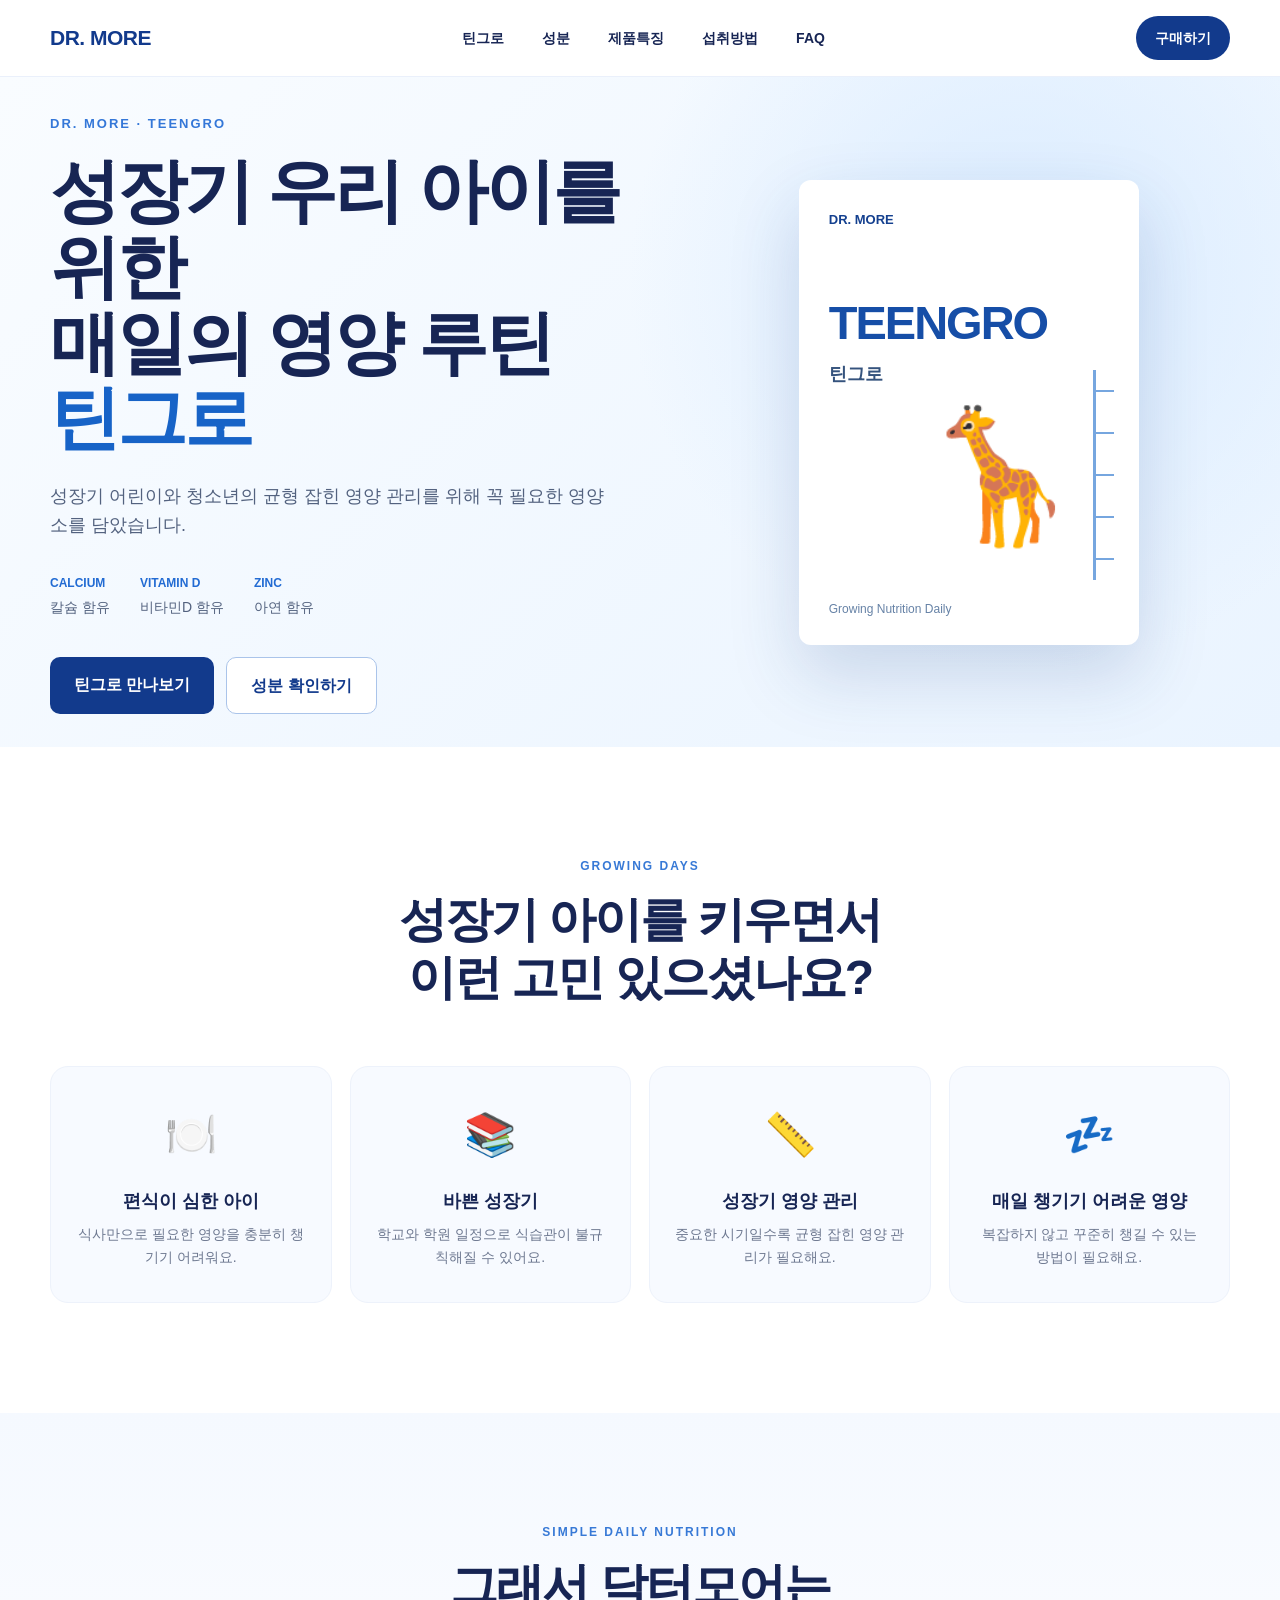
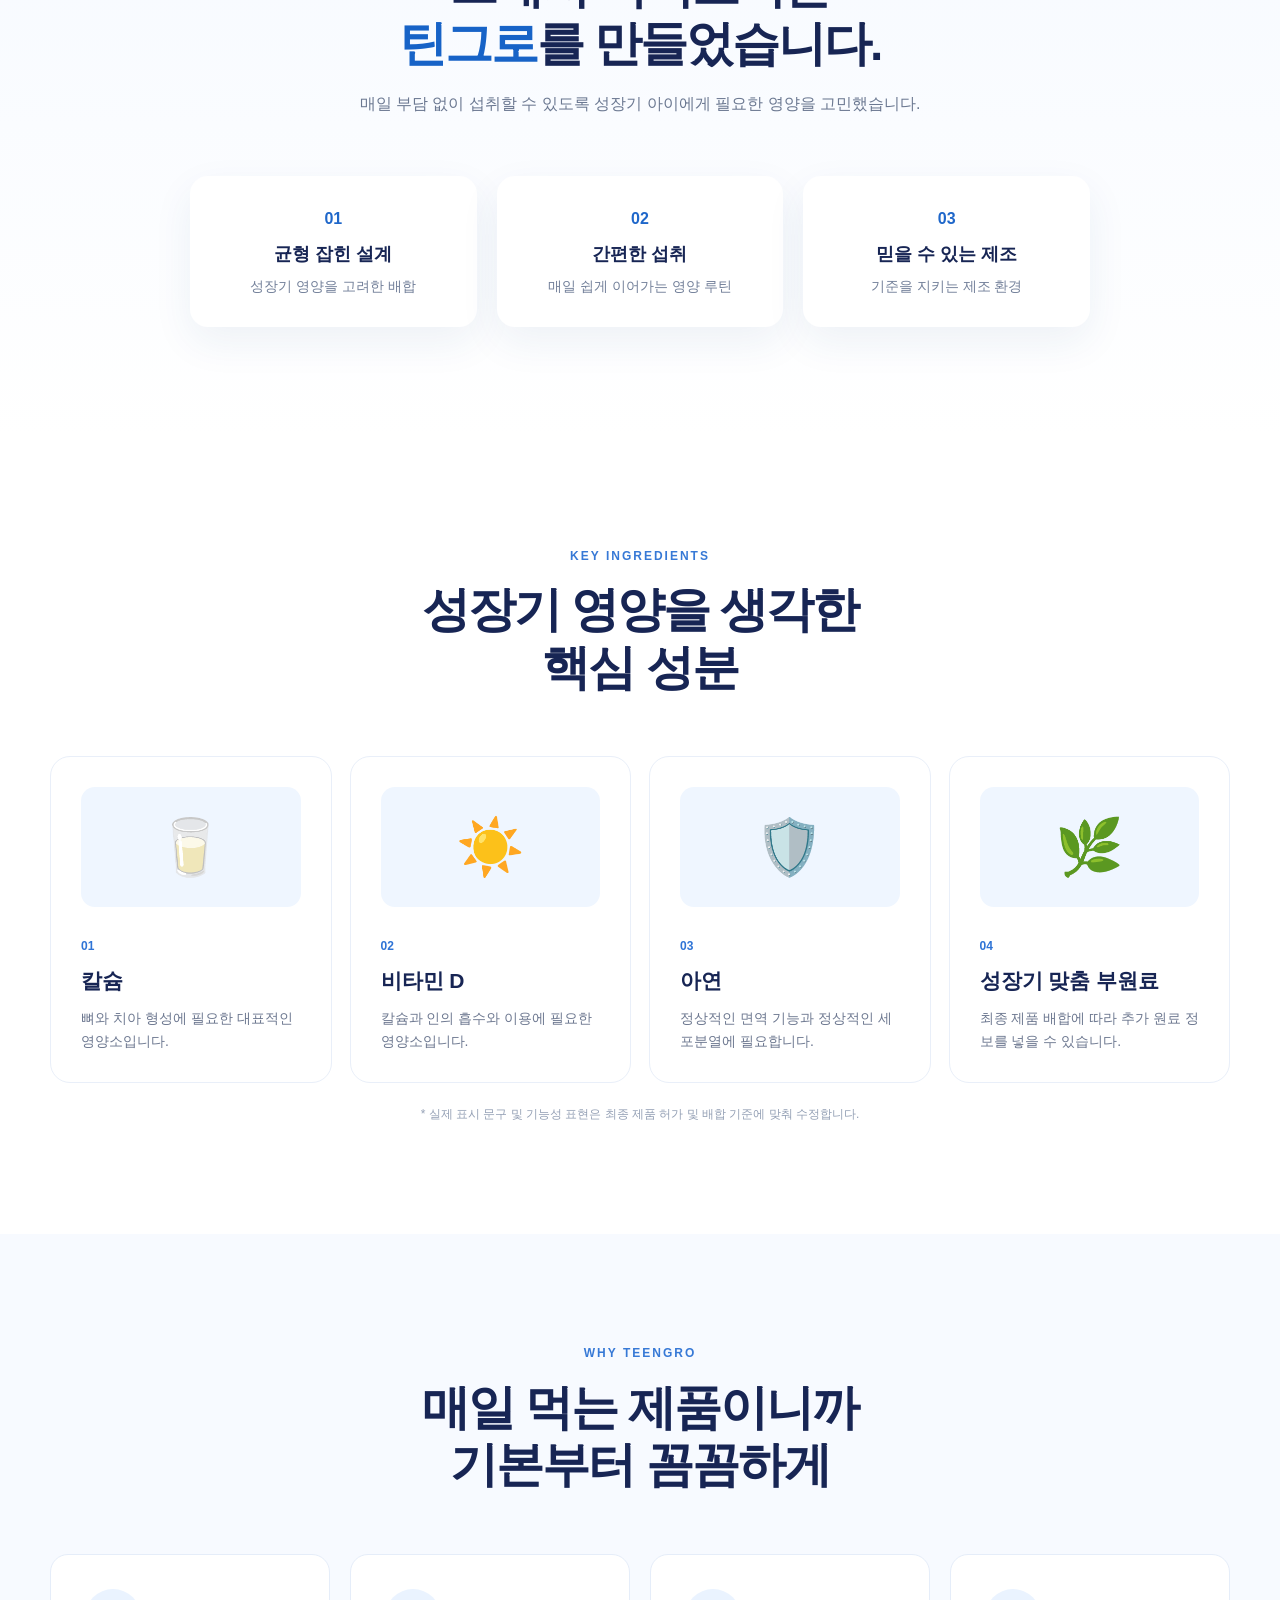
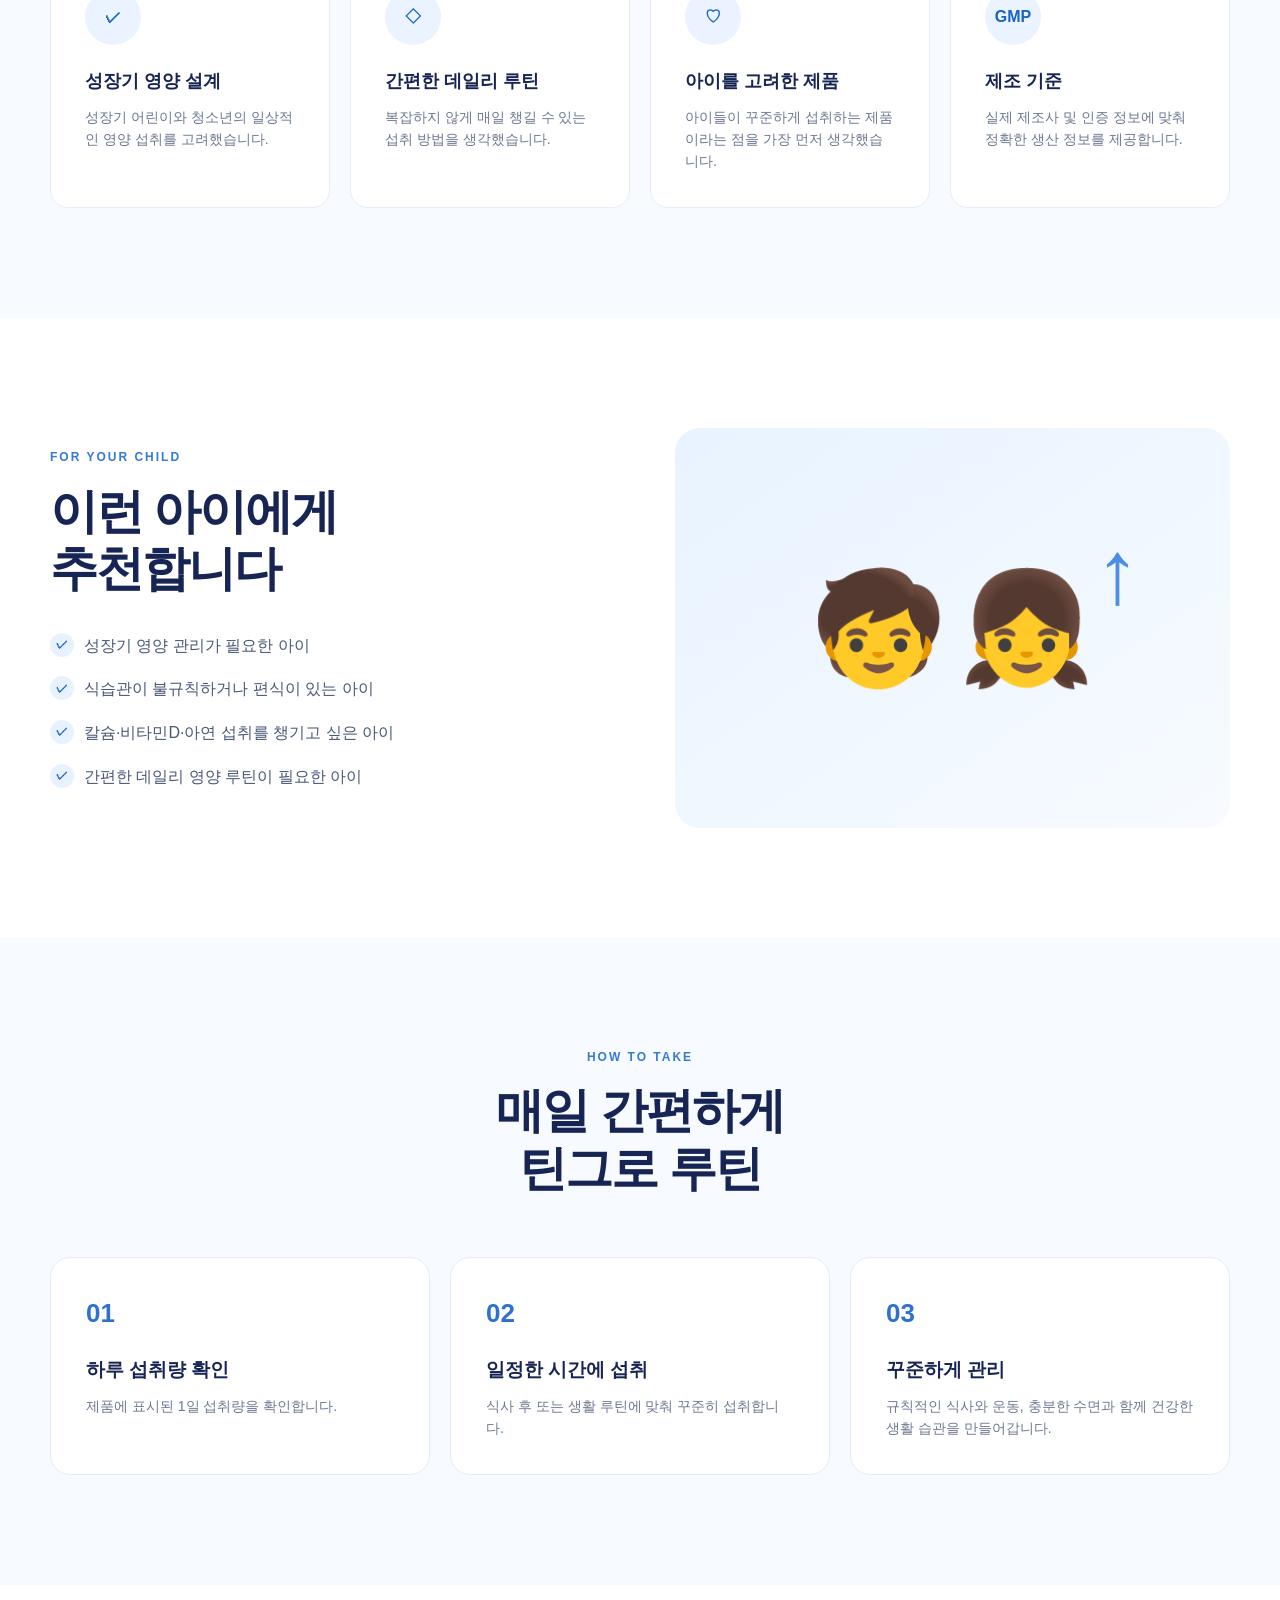
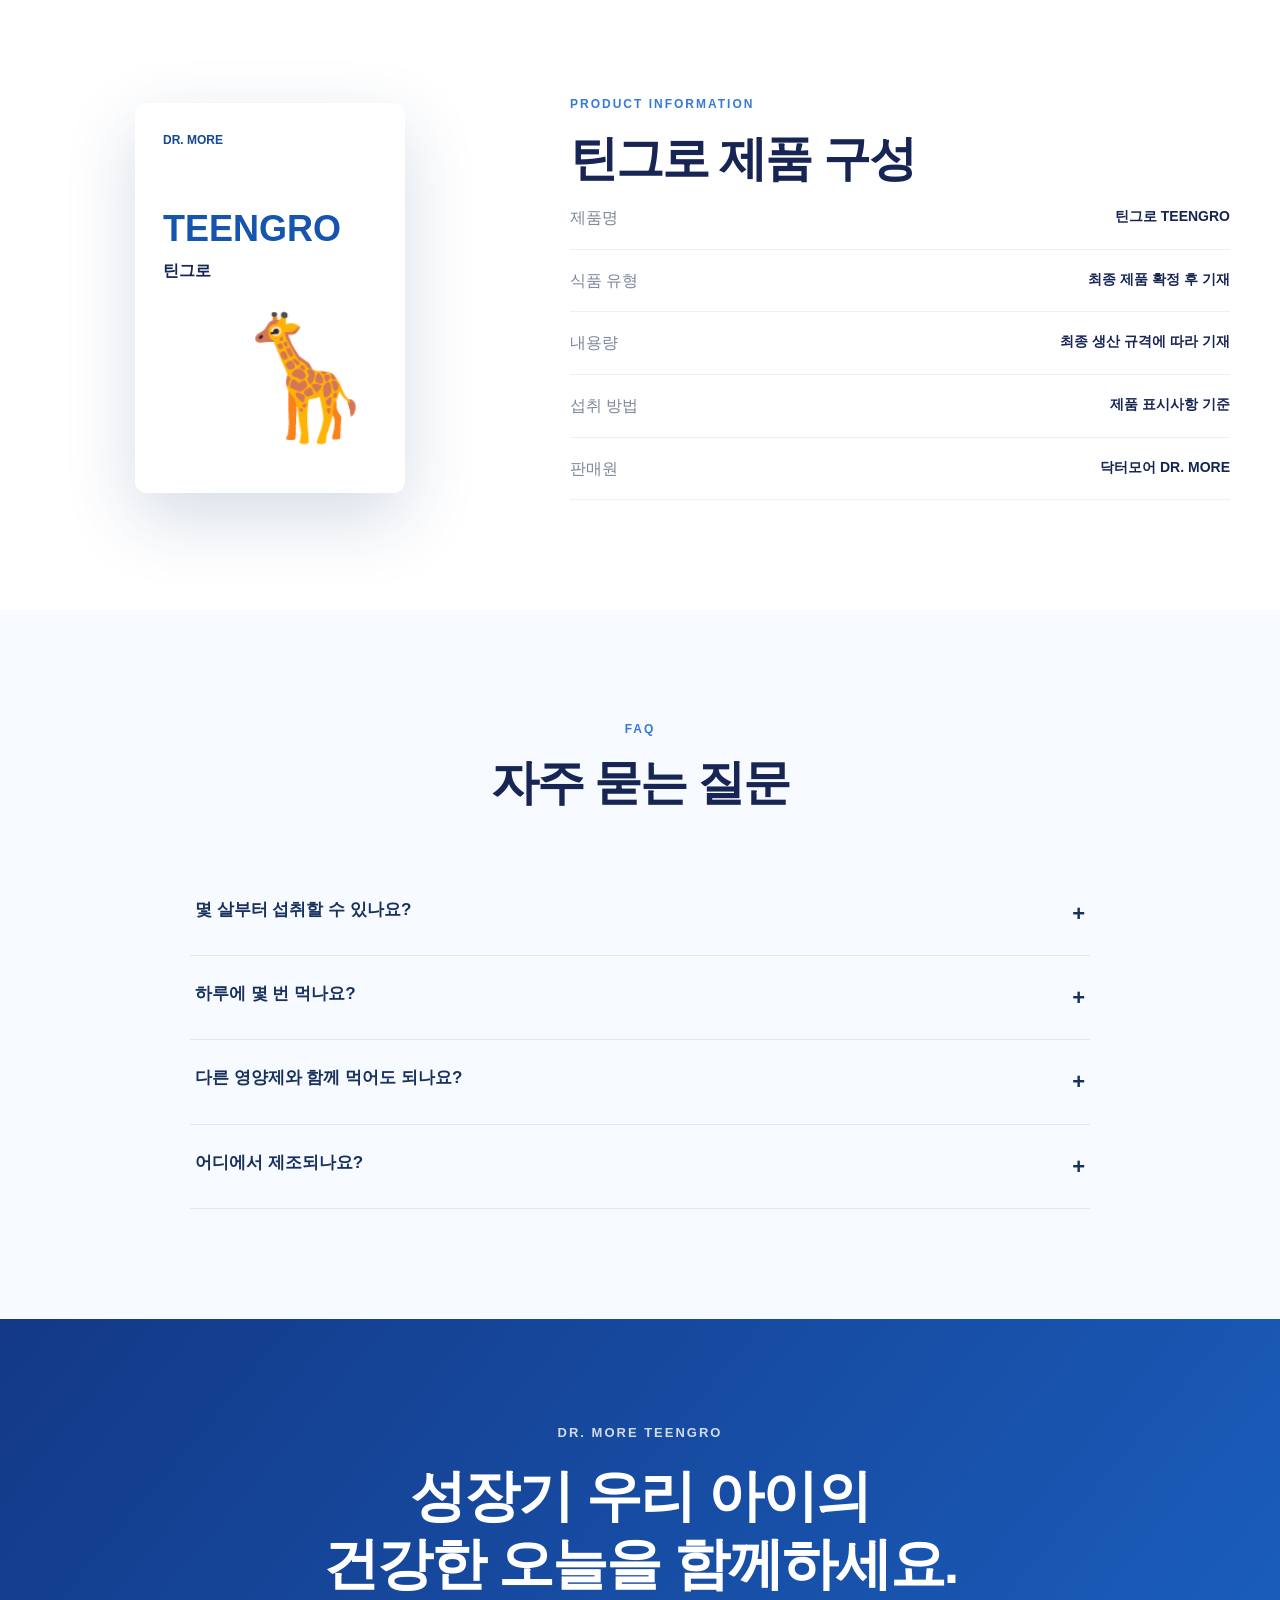
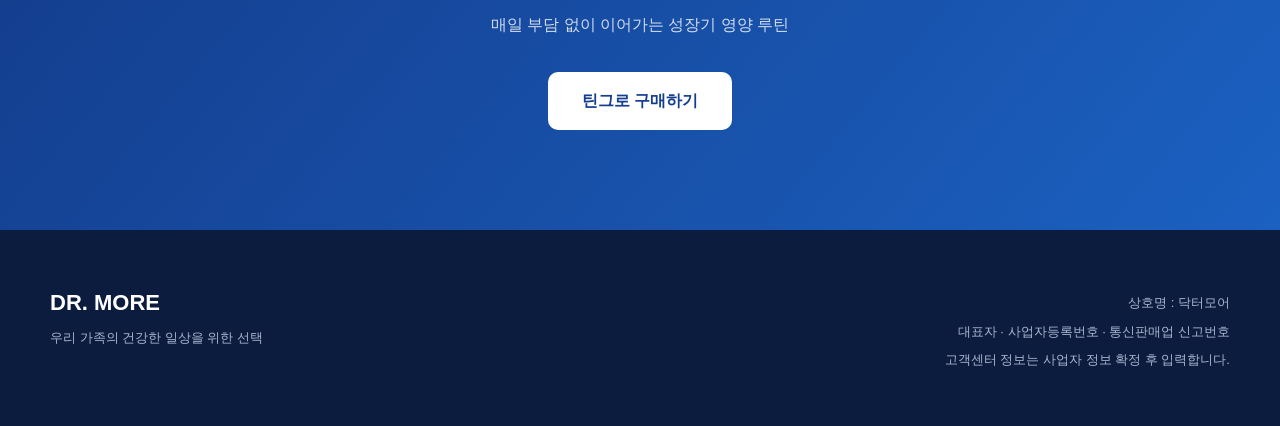
==== index.html @ e44a9699 "Add files via upload" ====
<!DOCTYPE html>
<html lang="ko">
<head>
    <meta charset="UTF-8" />
    <meta name="viewport" content="width=device-width, initial-scale=1.0" />

    <title>틴그로 TEENGRO | 닥터모어</title>

    <link rel="stylesheet" href="style.css" />
</head>

<body>

<!-- =========================
     HEADER
========================= -->
<header class="header">

    <div class="container nav">

        <a href="#" class="logo">
            DR. MORE
        </a>

        <nav class="nav-menu">
            <a href="#product">틴그로</a>
            <a href="#ingredients">성분</a>
            <a href="#benefits">제품특징</a>
            <a href="#howto">섭취방법</a>
            <a href="#faq">FAQ</a>
        </nav>

        <a href="#buy" class="nav-buy">
            구매하기
        </a>

    </div>

</header>


<!-- =========================
     HERO
========================= -->
<section class="hero" id="product">

    <div class="container hero-grid">

        <div class="hero-copy">

            <div class="eyebrow">
                DR. MORE · TEENGRO
            </div>

            <h1>
                성장기 우리 아이를 위한<br />
                매일의 영양 루틴
                <span>틴그로</span>
            </h1>

            <p class="hero-description">
                성장기 어린이와 청소년의 균형 잡힌 영양 관리를 위해
                꼭 필요한 영양소를 담았습니다.
            </p>

            <div class="hero-points">

                <div>
                    <strong>CALCIUM</strong>
                    <span>칼슘 함유</span>
                </div>

                <div>
                    <strong>VITAMIN D</strong>
                    <span>비타민D 함유</span>
                </div>

                <div>
                    <strong>ZINC</strong>
                    <span>아연 함유</span>
                </div>

            </div>

            <div class="hero-buttons">
                <a href="#buy" class="btn-primary">
                    틴그로 만나보기
                </a>

                <a href="#ingredients" class="btn-secondary">
                    성분 확인하기
                </a>
            </div>

        </div>


        <div class="hero-product">

            <div class="product-card">

                <div class="brand-small">DR. MORE</div>

                <div class="product-name">
                    TEENGRO
                </div>

                <div class="product-korean">
                    틴그로
                </div>

                <div class="growth-graphic">

                    <div class="giraffe">
                        🦒
                    </div>

                    <div class="height-line">
                        <span></span>
                        <span></span>
                        <span></span>
                        <span></span>
                        <span></span>
                    </div>

                </div>

                <div class="product-bottom">
                    Growing Nutrition Daily
                </div>

            </div>

        </div>

    </div>

</section>


<!-- =========================
     PROBLEM
========================= -->
<section class="section problem-section">

    <div class="container">

        <div class="section-heading">

      <span class="section-label">
        GROWING DAYS
      </span>

            <h2>
                성장기 아이를 키우면서<br />
                이런 고민 있으셨나요?
            </h2>

        </div>


        <div class="problem-grid">

            <article class="problem-card">

                <div class="problem-icon">
                    🍽️
                </div>

                <h3>
                    편식이 심한 아이
                </h3>

                <p>
                    식사만으로 필요한 영양을
                    충분히 챙기기 어려워요.
                </p>

            </article>


            <article class="problem-card">

                <div class="problem-icon">
                    📚
                </div>

                <h3>
                    바쁜 성장기
                </h3>

                <p>
                    학교와 학원 일정으로
                    식습관이 불규칙해질 수 있어요.
                </p>

            </article>


            <article class="problem-card">

                <div class="problem-icon">
                    📏
                </div>

                <h3>
                    성장기 영양 관리
                </h3>

                <p>
                    중요한 시기일수록
                    균형 잡힌 영양 관리가 필요해요.
                </p>

            </article>


            <article class="problem-card">

                <div class="problem-icon">
                    💤
                </div>

                <h3>
                    매일 챙기기 어려운 영양
                </h3>

                <p>
                    복잡하지 않고 꾸준히
                    챙길 수 있는 방법이 필요해요.
                </p>

            </article>

        </div>

    </div>

</section>



<!-- =========================
     PRODUCT INTRO
========================= -->
<section class="section intro-section">

    <div class="container narrow">

        <div class="section-heading">

      <span class="section-label">
        SIMPLE DAILY NUTRITION
      </span>

            <h2>
                그래서 닥터모어는<br />
                <span>틴그로</span>를 만들었습니다.
            </h2>

            <p>
                매일 부담 없이 섭취할 수 있도록
                성장기 아이에게 필요한 영양을 고민했습니다.
            </p>

        </div>


        <div class="intro-feature-grid">

            <div class="intro-feature">
                <div>01</div>
                <strong>균형 잡힌 설계</strong>
                <span>성장기 영양을 고려한 배합</span>
            </div>

            <div class="intro-feature">
                <div>02</div>
                <strong>간편한 섭취</strong>
                <span>매일 쉽게 이어가는 영양 루틴</span>
            </div>

            <div class="intro-feature">
                <div>03</div>
                <strong>믿을 수 있는 제조</strong>
                <span>기준을 지키는 제조 환경</span>
            </div>

        </div>

    </div>

</section>



<!-- =========================
     INGREDIENTS
========================= -->
<section class="section ingredient-section" id="ingredients">

    <div class="container">

        <div class="section-heading">

      <span class="section-label">
        KEY INGREDIENTS
      </span>

            <h2>
                성장기 영양을 생각한<br />
                핵심 성분
            </h2>

        </div>


        <div class="ingredient-grid">


            <article class="ingredient-card">

                <div class="ingredient-visual">
                    🥛
                </div>

                <span class="ingredient-number">
          01
        </span>

                <h3>
                    칼슘
                </h3>

                <p>
                    뼈와 치아 형성에 필요한
                    대표적인 영양소입니다.
                </p>

            </article>


            <article class="ingredient-card">

                <div class="ingredient-visual">
                    ☀️
                </div>

                <span class="ingredient-number">
          02
        </span>

                <h3>
                    비타민 D
                </h3>

                <p>
                    칼슘과 인의 흡수와 이용에
                    필요한 영양소입니다.
                </p>

            </article>


            <article class="ingredient-card">

                <div class="ingredient-visual">
                    🛡️
                </div>

                <span class="ingredient-number">
          03
        </span>

                <h3>
                    아연
                </h3>

                <p>
                    정상적인 면역 기능과
                    정상적인 세포분열에 필요합니다.
                </p>

            </article>


            <article class="ingredient-card">

                <div class="ingredient-visual">
                    🌿
                </div>

                <span class="ingredient-number">
          04
        </span>

                <h3>
                    성장기 맞춤 부원료
                </h3>

                <p>
                    최종 제품 배합에 따라
                    추가 원료 정보를 넣을 수 있습니다.
                </p>

            </article>


        </div>

        <p class="ingredient-note">
            * 실제 표시 문구 및 기능성 표현은 최종 제품 허가 및 배합 기준에 맞춰 수정합니다.
        </p>

    </div>

</section>



<!-- =========================
     BENEFITS
========================= -->
<section class="section benefit-section" id="benefits">

    <div class="container">

        <div class="section-heading">

      <span class="section-label">
        WHY TEENGRO
      </span>

            <h2>
                매일 먹는 제품이니까<br />
                기본부터 꼼꼼하게
            </h2>

        </div>


        <div class="benefit-grid">

            <div class="benefit-card">

                <div class="benefit-icon">
                    ✓
                </div>

                <h3>
                    성장기 영양 설계
                </h3>

                <p>
                    성장기 어린이와 청소년의
                    일상적인 영양 섭취를 고려했습니다.
                </p>

            </div>


            <div class="benefit-card">

                <div class="benefit-icon">
                    ◇
                </div>

                <h3>
                    간편한 데일리 루틴
                </h3>

                <p>
                    복잡하지 않게 매일
                    챙길 수 있는 섭취 방법을 생각했습니다.
                </p>

            </div>


            <div class="benefit-card">

                <div class="benefit-icon">
                    ♡
                </div>

                <h3>
                    아이를 고려한 제품
                </h3>

                <p>
                    아이들이 꾸준하게 섭취하는
                    제품이라는 점을 가장 먼저 생각했습니다.
                </p>

            </div>


            <div class="benefit-card">

                <div class="benefit-icon">
                    GMP
                </div>

                <h3>
                    제조 기준
                </h3>

                <p>
                    실제 제조사 및 인증 정보에 맞춰
                    정확한 생산 정보를 제공합니다.
                </p>

            </div>

        </div>

    </div>

</section>



<!-- =========================
     RECOMMEND
========================= -->
<section class="section recommend-section">

    <div class="container recommend-grid">

        <div>

      <span class="section-label">
        FOR YOUR CHILD
      </span>

            <h2>
                이런 아이에게<br />
                추천합니다
            </h2>

            <ul class="check-list">

                <li>
                    성장기 영양 관리가 필요한 아이
                </li>

                <li>
                    식습관이 불규칙하거나 편식이 있는 아이
                </li>

                <li>
                    칼슘·비타민D·아연 섭취를 챙기고 싶은 아이
                </li>

                <li>
                    간편한 데일리 영양 루틴이 필요한 아이
                </li>

            </ul>

        </div>


        <div class="recommend-photo">

            <div class="child-illustration">

        <span class="kid kid-one">
          🧒
        </span>

                <span class="kid kid-two">
          👧
        </span>

                <div class="height-arrow">
                    ↑
                </div>

            </div>

        </div>

    </div>

</section>



<!-- =========================
     HOW TO
========================= -->
<section class="section how-section" id="howto">

    <div class="container">

        <div class="section-heading">

      <span class="section-label">
        HOW TO TAKE
      </span>

            <h2>
                매일 간편하게<br />
                틴그로 루틴
            </h2>

        </div>


        <div class="how-grid">

            <div class="how-card">

                <strong>
                    01
                </strong>

                <h3>
                    하루 섭취량 확인
                </h3>

                <p>
                    제품에 표시된 1일 섭취량을 확인합니다.
                </p>

            </div>


            <div class="how-card">

                <strong>
                    02
                </strong>

                <h3>
                    일정한 시간에 섭취
                </h3>

                <p>
                    식사 후 또는 생활 루틴에 맞춰
                    꾸준히 섭취합니다.
                </p>

            </div>


            <div class="how-card">

                <strong>
                    03
                </strong>

                <h3>
                    꾸준하게 관리
                </h3>

                <p>
                    규칙적인 식사와 운동, 충분한 수면과 함께
                    건강한 생활 습관을 만들어갑니다.
                </p>

            </div>

        </div>

    </div>

</section>



<!-- =========================
     PRODUCT PACKAGE
========================= -->
<section class="section package-section">

    <div class="container package-grid">

        <div class="package-product">

            <div class="package-box">

        <span class="package-brand">
          DR. MORE
        </span>

                <strong>
                    TEENGRO
                </strong>

                <span>
          틴그로
        </span>

                <div class="package-giraffe">
                    🦒
                </div>

            </div>

        </div>


        <div class="package-info">

      <span class="section-label">
        PRODUCT INFORMATION
      </span>

            <h2>
                틴그로 제품 구성
            </h2>


            <div class="info-row">
                <span>제품명</span>
                <strong>틴그로 TEENGRO</strong>
            </div>

            <div class="info-row">
                <span>식품 유형</span>
                <strong>최종 제품 확정 후 기재</strong>
            </div>

            <div class="info-row">
                <span>내용량</span>
                <strong>최종 생산 규격에 따라 기재</strong>
            </div>

            <div class="info-row">
                <span>섭취 방법</span>
                <strong>제품 표시사항 기준</strong>
            </div>

            <div class="info-row">
                <span>판매원</span>
                <strong>닥터모어 DR. MORE</strong>
            </div>

        </div>

    </div>

</section>



<!-- =========================
     FAQ
========================= -->
<section class="section faq-section" id="faq">

    <div class="container narrow">

        <div class="section-heading">

      <span class="section-label">
        FAQ
      </span>

            <h2>
                자주 묻는 질문
            </h2>

        </div>


        <div class="faq-list">


            <div class="faq-item">

                <button class="faq-question">
                    몇 살부터 섭취할 수 있나요?
                    <span>+</span>
                </button>

                <div class="faq-answer">
                    <p>
                        최종 제품의 섭취 대상 및 표시사항에 따라 안내될 예정입니다.
                        제품 출시 전 정확한 정보를 반영해주세요.
                    </p>
                </div>

            </div>


            <div class="faq-item">

                <button class="faq-question">
                    하루에 몇 번 먹나요?
                    <span>+</span>
                </button>

                <div class="faq-answer">
                    <p>
                        제품 패키지에 기재된 1일 섭취량 및 섭취 방법을 따라주세요.
                    </p>
                </div>

            </div>


            <div class="faq-item">

                <button class="faq-question">
                    다른 영양제와 함께 먹어도 되나요?
                    <span>+</span>
                </button>

                <div class="faq-answer">
                    <p>
                        함께 섭취하는 제품의 영양성분이 중복될 수 있으므로,
                        각 제품의 영양정보를 확인해주세요.
                    </p>
                </div>

            </div>


            <div class="faq-item">

                <button class="faq-question">
                    어디에서 제조되나요?
                    <span>+</span>
                </button>

                <div class="faq-answer">
                    <p>
                        최종 OEM 제조사와 생산 정보가 확정되면
                        제조원 및 품질관리 정보를 공개할 수 있습니다.
                    </p>
                </div>

            </div>

        </div>

    </div>

</section>



<!-- =========================
     BUY CTA
========================= -->
<section class="buy-section" id="buy">

    <div class="container buy-content">

    <span>
      DR. MORE TEENGRO
    </span>

        <h2>
            성장기 우리 아이의<br />
            건강한 오늘을 함께하세요.
        </h2>

        <p>
            매일 부담 없이 이어가는 성장기 영양 루틴
        </p>

        <button class="buy-button" id="buyButton">
            틴그로 구매하기
        </button>

    </div>

</section>



<!-- =========================
     FOOTER
========================= -->
<footer class="footer">

    <div class="container footer-grid">

        <div>

            <strong class="footer-logo">
                DR. MORE
            </strong>

            <p>
                우리 가족의 건강한 일상을 위한 선택
            </p>

        </div>


        <div class="footer-info">

            <p>
                상호명 : 닥터모어
            </p>

            <p>
                대표자 · 사업자등록번호 · 통신판매업 신고번호
            </p>

            <p>
                고객센터 정보는 사업자 정보 확정 후 입력합니다.
            </p>

        </div>

    </div>

</footer>


<script src="script.js"></script>

</body>
</html>
---- style.css ----
/* =========================
   RESET
========================= */

* {
    margin: 0;
    padding: 0;
    box-sizing: border-box;
}

html {
    scroll-behavior: smooth;
}

body {
    font-family:
            Pretendard,
            -apple-system,
            BlinkMacSystemFont,
            "Segoe UI",
            sans-serif;

    color: #172554;
    background: #ffffff;
    line-height: 1.6;
}

a {
    text-decoration: none;
    color: inherit;
}

button {
    font: inherit;
    cursor: pointer;
}

.container {
    width: min(1180px, calc(100% - 40px));
    margin: 0 auto;
}

.narrow {
    max-width: 900px;
}


/* =========================
   HEADER
========================= */

.header {
    position: sticky;
    top: 0;
    z-index: 100;

    background: rgba(255,255,255,.95);
    backdrop-filter: blur(14px);

    border-bottom: 1px solid #eaf0fb;
}

.nav {
    height: 76px;

    display: flex;
    align-items: center;
    justify-content: space-between;
}

.logo {
    font-size: 21px;
    font-weight: 900;
    letter-spacing: -0.5px;
    color: #123a8c;
}

.nav-menu {
    display: flex;
    gap: 38px;

    font-size: 14px;
    font-weight: 600;
}

.nav-menu a {
    transition: .2s;
}

.nav-menu a:hover {
    color: #2f6edc;
}

.nav-buy {
    padding: 11px 19px;

    border-radius: 999px;

    background: #123a8c;
    color: white;

    font-size: 14px;
    font-weight: 700;
}


/* =========================
   HERO
========================= */

.hero {
    overflow: hidden;

    background:
            radial-gradient(
                    circle at 80% 30%,
                    #d9ebff 0%,
                    transparent 35%
            ),
            linear-gradient(
                    135deg,
                    #f9fcff,
                    #eaf4ff
            );
}

.hero-grid {
    min-height: 670px;

    display: grid;
    grid-template-columns: 1.05fr .95fr;
    align-items: center;

    gap: 80px;
}

.eyebrow {
    display: inline-block;

    margin-bottom: 20px;

    font-size: 13px;
    font-weight: 800;

    letter-spacing: 2px;

    color: #3477d8;
}

.hero h1 {
    font-size: clamp(42px, 6vw, 70px);

    line-height: 1.08;

    letter-spacing: -3px;
}

.hero h1 span {
    color: #1763c7;
}

.hero-description {
    max-width: 560px;

    margin-top: 25px;

    font-size: 18px;

    color: #53627f;
}

.hero-points {
    margin-top: 35px;

    display: flex;
    gap: 30px;
}

.hero-points div {
    display: flex;
    flex-direction: column;
}

.hero-points strong {
    font-size: 12px;
    color: #226bd3;
}

.hero-points span {
    margin-top: 3px;

    font-size: 14px;
    color: #53627f;
}

.hero-buttons {
    margin-top: 38px;

    display: flex;
    gap: 12px;
}

.btn-primary,
.btn-secondary {
    padding: 15px 24px;

    border-radius: 10px;

    font-weight: 700;
}

.btn-primary {
    background: #123a8c;
    color: #fff;
}

.btn-secondary {
    border: 1px solid #aac4ea;
    background: #fff;

    color: #123a8c;
}


/* PRODUCT MOCKUP */

.hero-product {
    display: flex;
    justify-content: center;
    align-items: center;
}

.product-card {
    width: 340px;
    height: 465px;

    padding: 30px;

    position: relative;

    border-radius: 12px;

    background: white;

    box-shadow:
            0 30px 70px rgba(31, 74, 138, .18);
}

.brand-small {
    font-size: 13px;
    font-weight: 900;

    color: #14408f;
}

.product-name {
    margin-top: 55px;

    font-size: 47px;
    font-weight: 900;

    letter-spacing: -2px;

    color: #164ea7;
}

.product-korean {
    font-size: 18px;
    font-weight: 700;

    color: #35537d;
}

.growth-graphic {
    position: absolute;

    right: 25px;
    bottom: 65px;

    display: flex;
    align-items: flex-end;

    gap: 12px;
}

.giraffe {
    font-size: 130px;
}

.height-line {
    height: 210px;

    border-left: 3px solid #76a6df;

    display: flex;
    flex-direction: column;
    justify-content: space-around;
}

.height-line span {
    display: block;

    width: 18px;
    height: 2px;

    background: #76a6df;
}

.product-bottom {
    position: absolute;

    left: 30px;
    bottom: 25px;

    color: #6682a6;
    font-size: 12px;
}


/* =========================
   GENERAL
========================= */

.section {
    padding: 110px 0;
}

.section-heading {
    text-align: center;

    margin-bottom: 60px;
}

.section-label {
    display: block;

    margin-bottom: 15px;

    color: #3779d6;

    font-size: 12px;
    font-weight: 900;

    letter-spacing: 2px;
}

.section-heading h2,
.recommend-section h2,
.package-info h2 {
    font-size: clamp(32px, 4vw, 48px);

    line-height: 1.2;

    letter-spacing: -2px;
}

.section-heading h2 span {
    color: #1763c7;
}

.section-heading p {
    margin-top: 18px;

    color: #6b7891;
}


/* =========================
   PROBLEM
========================= */

.problem-section {
    background: #fff;
}

.problem-grid {
    display: grid;
    grid-template-columns: repeat(4,1fr);

    gap: 18px;
}

.problem-card {
    padding: 34px 25px;

    text-align: center;

    border-radius: 18px;

    background: #f7faff;

    border: 1px solid #edf2fb;
}

.problem-icon {
    font-size: 42px;

    margin-bottom: 18px;
}

.problem-card h3 {
    font-size: 18px;
}

.problem-card p {
    margin-top: 8px;

    color: #6d7890;

    font-size: 14px;
}


/* =========================
   INTRO
========================= */

.intro-section {
    background: linear-gradient(
            180deg,
            #f5f9ff,
            white
    );
}

.intro-feature-grid {
    display: grid;
    grid-template-columns: repeat(3,1fr);

    gap: 20px;
}

.intro-feature {
    padding: 30px;

    border-radius: 18px;

    background: white;

    box-shadow:
            0 15px 40px rgba(30,73,128,.07);

    text-align: center;
}

.intro-feature div {
    color: #1f67ca;
    font-weight: 900;
}

.intro-feature strong {
    display: block;

    margin-top: 8px;

    font-size: 18px;
}

.intro-feature span {
    display: block;

    margin-top: 6px;

    font-size: 14px;
    color: #73809a;
}


/* =========================
   INGREDIENT
========================= */

.ingredient-grid {
    display: grid;
    grid-template-columns: repeat(4,1fr);

    gap: 18px;
}

.ingredient-card {
    padding: 30px;

    border-radius: 20px;

    border: 1px solid #e9eff9;

    background: white;
}

.ingredient-visual {
    height: 120px;

    display: grid;
    place-items: center;

    margin-bottom: 25px;

    border-radius: 14px;

    background: #eff6ff;

    font-size: 55px;
}

.ingredient-number {
    color: #2f74d6;

    font-size: 12px;
    font-weight: 900;
}

.ingredient-card h3 {
    margin-top: 6px;

    font-size: 21px;
}

.ingredient-card p {
    margin-top: 10px;

    color: #6d7890;

    font-size: 14px;
}

.ingredient-note {
    margin-top: 22px;

    text-align: center;

    font-size: 12px;

    color: #94a0b5;
}


/* =========================
   BENEFIT
========================= */

.benefit-section {
    background: #f7faff;
}

.benefit-grid {
    display: grid;
    grid-template-columns: repeat(4,1fr);

    gap: 20px;
}

.benefit-card {
    padding: 34px;

    border-radius: 18px;

    background: white;

    border: 1px solid #e5edf9;
}

.benefit-icon {
    width: 56px;
    height: 56px;

    display: grid;
    place-items: center;

    margin-bottom: 22px;

    border-radius: 50%;

    background: #eaf3ff;

    color: #1763c7;

    font-weight: 900;
}

.benefit-card h3 {
    font-size: 18px;
}

.benefit-card p {
    margin-top: 10px;

    font-size: 14px;

    color: #6b7891;
}


/* =========================
   RECOMMEND
========================= */

.recommend-grid {
    display: grid;
    grid-template-columns: 1fr 1fr;

    gap: 70px;

    align-items: center;
}

.check-list {
    list-style: none;

    margin-top: 35px;
}

.check-list li {
    position: relative;

    padding-left: 34px;

    margin: 18px 0;

    color: #485875;
}

.check-list li::before {
    content: "✓";

    position: absolute;
    left: 0;

    width: 24px;
    height: 24px;

    display: grid;
    place-items: center;

    border-radius: 50%;

    background: #e8f2ff;

    color: #1763c7;

    font-size: 12px;
    font-weight: 900;
}

.recommend-photo {
    height: 400px;

    display: grid;
    place-items: center;

    border-radius: 25px;

    background:
            linear-gradient(
                    145deg,
                    #e8f3ff,
                    #f7fbff
            );
}

.child-illustration {
    position: relative;
}

.kid {
    font-size: 110px;
}

.kid-two {
    margin-left: -20px;
}

.height-arrow {
    position: absolute;

    right: -45px;
    top: -40px;

    font-size: 90px;

    color: #4c8ee0;
}


/* =========================
   HOW
========================= */

.how-section {
    background: #f7faff;
}

.how-grid {
    display: grid;
    grid-template-columns: repeat(3,1fr);

    gap: 20px;
}

.how-card {
    padding: 35px;

    border-radius: 20px;

    background: white;

    border: 1px solid #e3ebf8;
}

.how-card strong {
    color: #2e71ce;

    font-size: 26px;
}

.how-card h3 {
    margin-top: 20px;
}

.how-card p {
    margin-top: 10px;

    color: #6d7890;

    font-size: 14px;
}


/* =========================
   PACKAGE
========================= */

.package-grid {
    display: grid;
    grid-template-columns: .8fr 1.2fr;

    gap: 80px;

    align-items: center;
}

.package-product {
    display: flex;
    justify-content: center;
}

.package-box {
    width: 270px;
    height: 390px;

    padding: 28px;

    position: relative;

    background: white;

    border-radius: 12px;

    box-shadow:
            0 25px 70px rgba(30,65,120,.18);
}

.package-brand {
    display: block;

    color: #164794;

    font-size: 12px;

    font-weight: 900;
}

.package-box strong {
    display: block;

    margin-top: 50px;

    color: #1554af;

    font-size: 36px;
}

.package-box > span:nth-of-type(2) {
    font-weight: 700;
}

.package-giraffe {
    position: absolute;

    right: 25px;
    bottom: 20px;

    font-size: 120px;
}

.info-row {
    padding: 18px 0;

    display: flex;
    justify-content: space-between;

    gap: 30px;

    border-bottom: 1px solid #edf1f7;
}

.info-row span {
    color: #7b879b;
}

.info-row strong {
    text-align: right;

    font-size: 14px;
}


/* =========================
   FAQ
========================= */

.faq-section {
    background: #f7faff;
}

.faq-item {
    border-bottom: 1px solid #dfe7f3;
}

.faq-question {
    width: 100%;

    padding: 24px 5px;

    display: flex;
    justify-content: space-between;

    border: 0;

    background: transparent;

    color: #18315f;

    text-align: left;

    font-size: 17px;
    font-weight: 700;
}

.faq-question span {
    font-size: 22px;

    transition: .2s;
}

.faq-answer {
    display: none;

    padding: 0 5px 25px;

    color: #67758f;
}

.faq-item.active .faq-answer {
    display: block;
}

.faq-item.active .faq-question span {
    transform: rotate(45deg);
}


/* =========================
   BUY
========================= */

.buy-section {
    padding: 100px 0;

    background:
            linear-gradient(
                    130deg,
                    #133987,
                    #1b61c1
            );

    color: white;

    text-align: center;
}

.buy-content > span {
    font-size: 13px;

    font-weight: 900;

    letter-spacing: 2px;

    opacity: .8;
}

.buy-content h2 {
    margin-top: 18px;

    font-size: clamp(36px,5vw,56px);

    line-height: 1.2;

    letter-spacing: -2px;
}

.buy-content p {
    margin-top: 15px;

    opacity: .8;
}

.buy-button {
    margin-top: 35px;

    padding: 16px 34px;

    border: 0;
    border-radius: 10px;

    background: white;

    color: #153e8f;

    font-weight: 800;
}


/* =========================
   FOOTER
========================= */

.footer {
    padding: 55px 0;

    background: #0c1c3f;

    color: #a7b5cd;
}

.footer-grid {
    display: flex;
    justify-content: space-between;

    gap: 30px;
}

.footer-logo {
    font-size: 22px;

    color: white;
}

.footer p {
    margin-top: 8px;

    font-size: 13px;
}

.footer-info {
    text-align: right;
}


/* =========================
   RESPONSIVE
========================= */

@media (max-width: 900px) {

    .nav-menu {
        display: none;
    }

    .hero-grid {
        grid-template-columns: 1fr;

        padding: 80px 0;
    }

    .hero-copy {
        text-align: center;
    }

    .hero-description {
        margin-left: auto;
        margin-right: auto;
    }

    .hero-points,
    .hero-buttons {
        justify-content: center;
    }

    .problem-grid,
    .ingredient-grid,
    .benefit-grid {
        grid-template-columns: repeat(2,1fr);
    }

    .recommend-grid,
    .package-grid {
        grid-template-columns: 1fr;
    }

    .how-grid,
    .intro-feature-grid {
        grid-template-columns: 1fr;
    }

}


@media (max-width: 560px) {

    .container {
        width: min(100% - 24px, 1180px);
    }

    .section {
        padding: 75px 0;
    }

    .hero h1 {
        font-size: 44px;
    }

    .hero-points {
        flex-direction: column;
    }

    .problem-grid,
    .ingredient-grid,
    .benefit-grid {
        grid-template-columns: 1fr;
    }

    .product-card {
        width: 280px;
        height: 400px;
    }

    .giraffe {
        font-size: 100px;
    }

    .footer-grid {
        flex-direction: column;
    }

    .footer-info {
        text-align: left;
    }

}
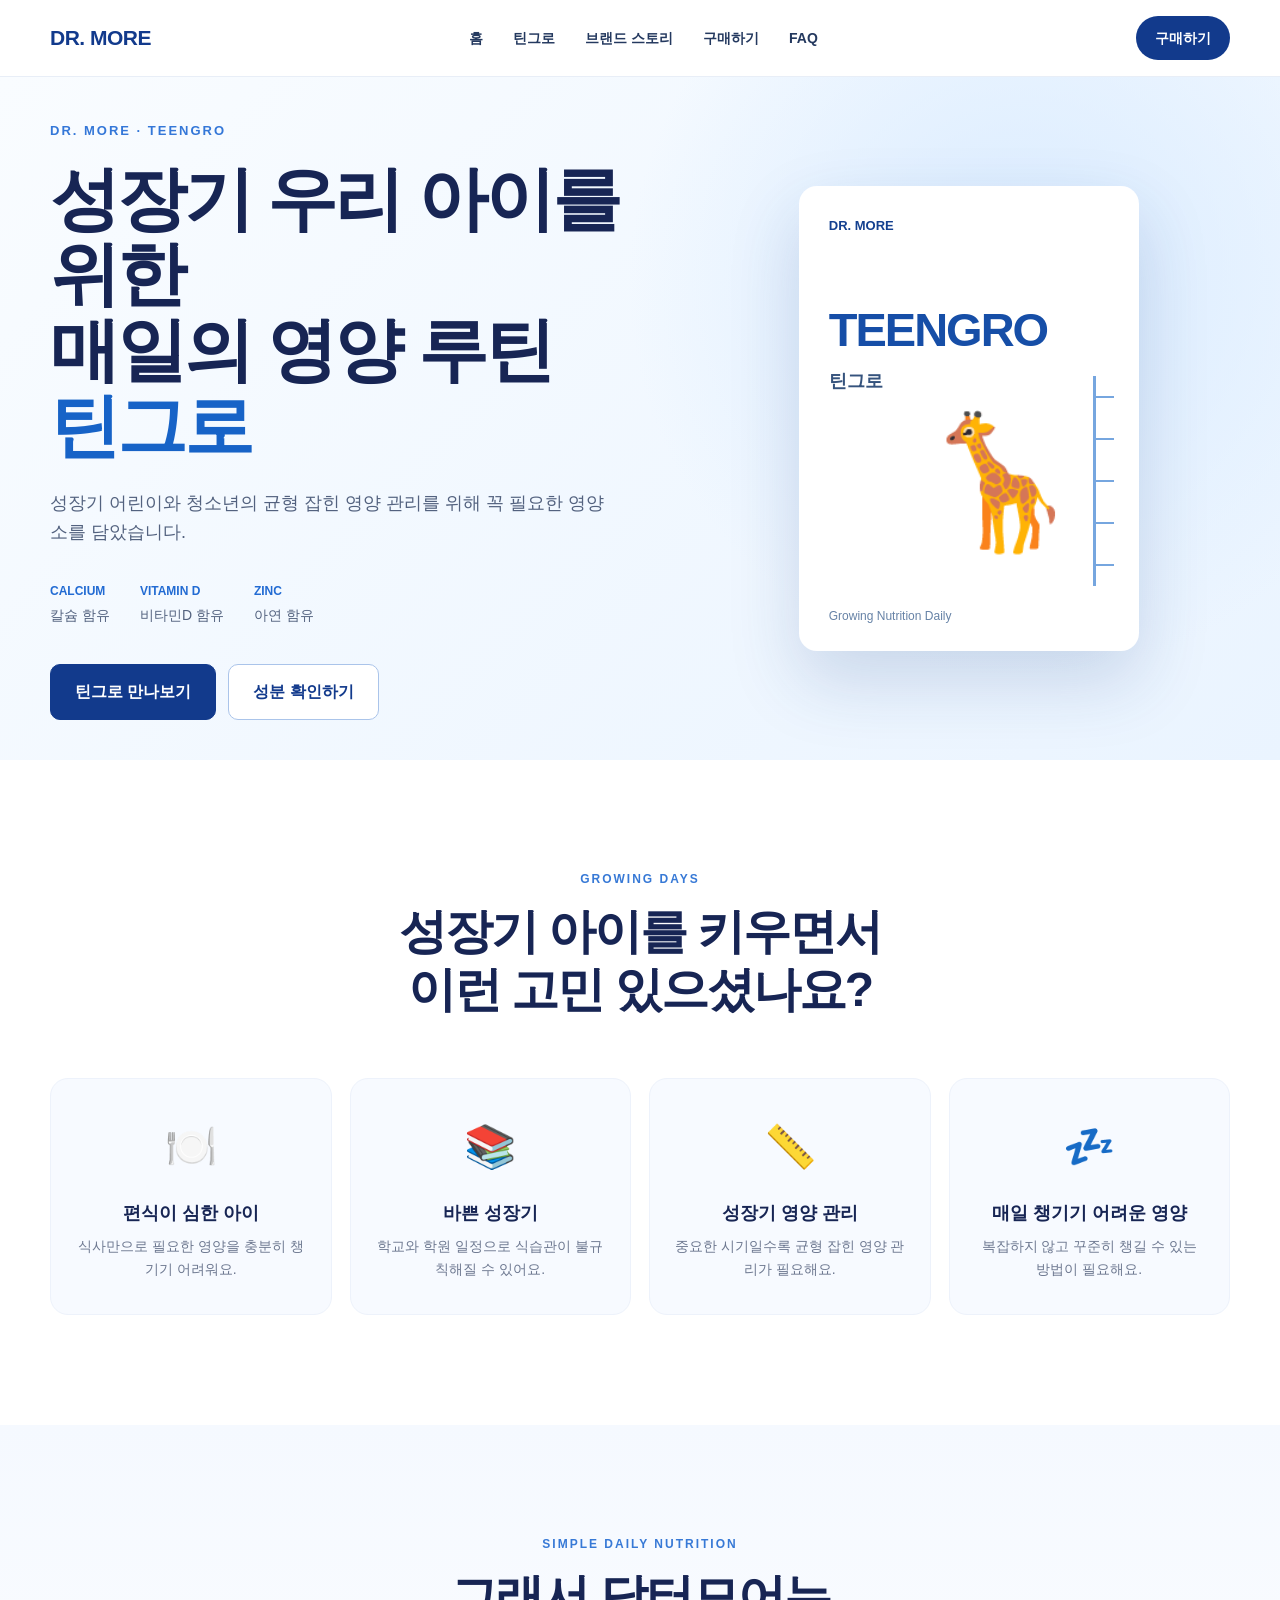
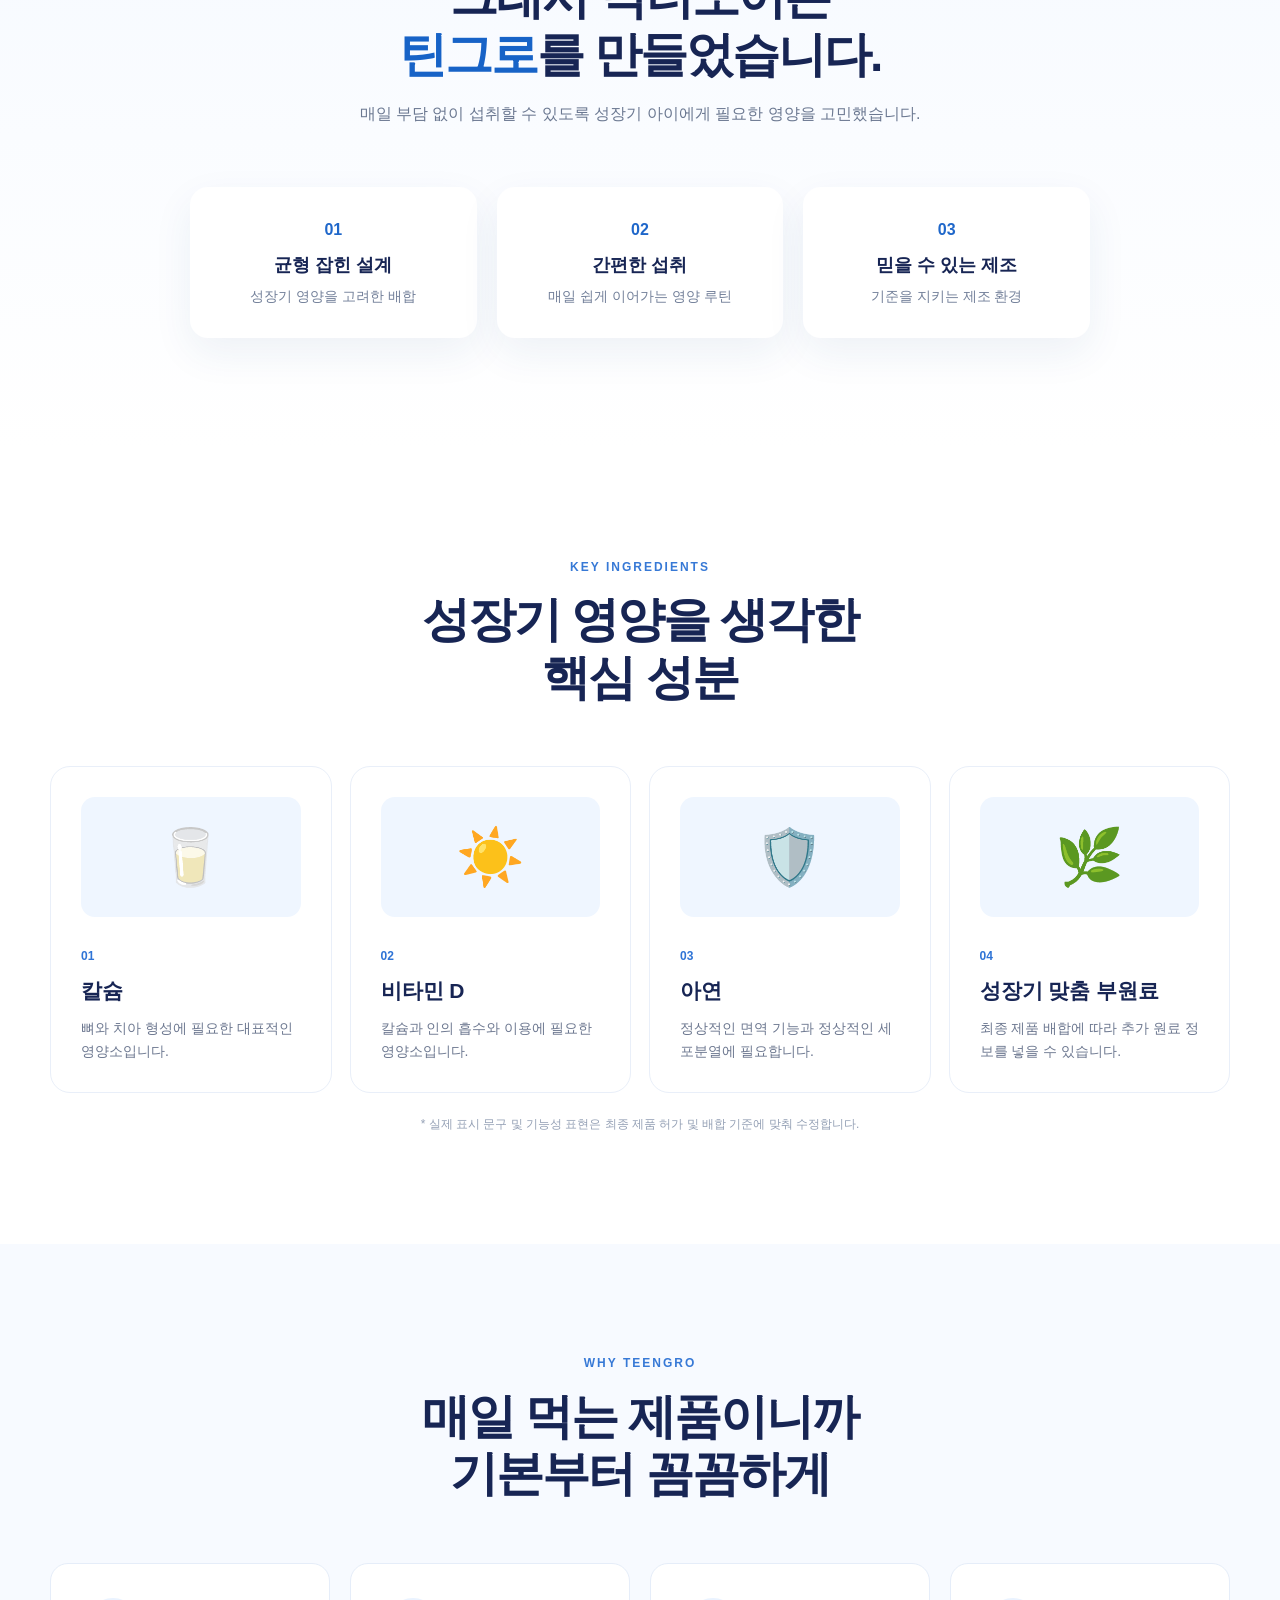
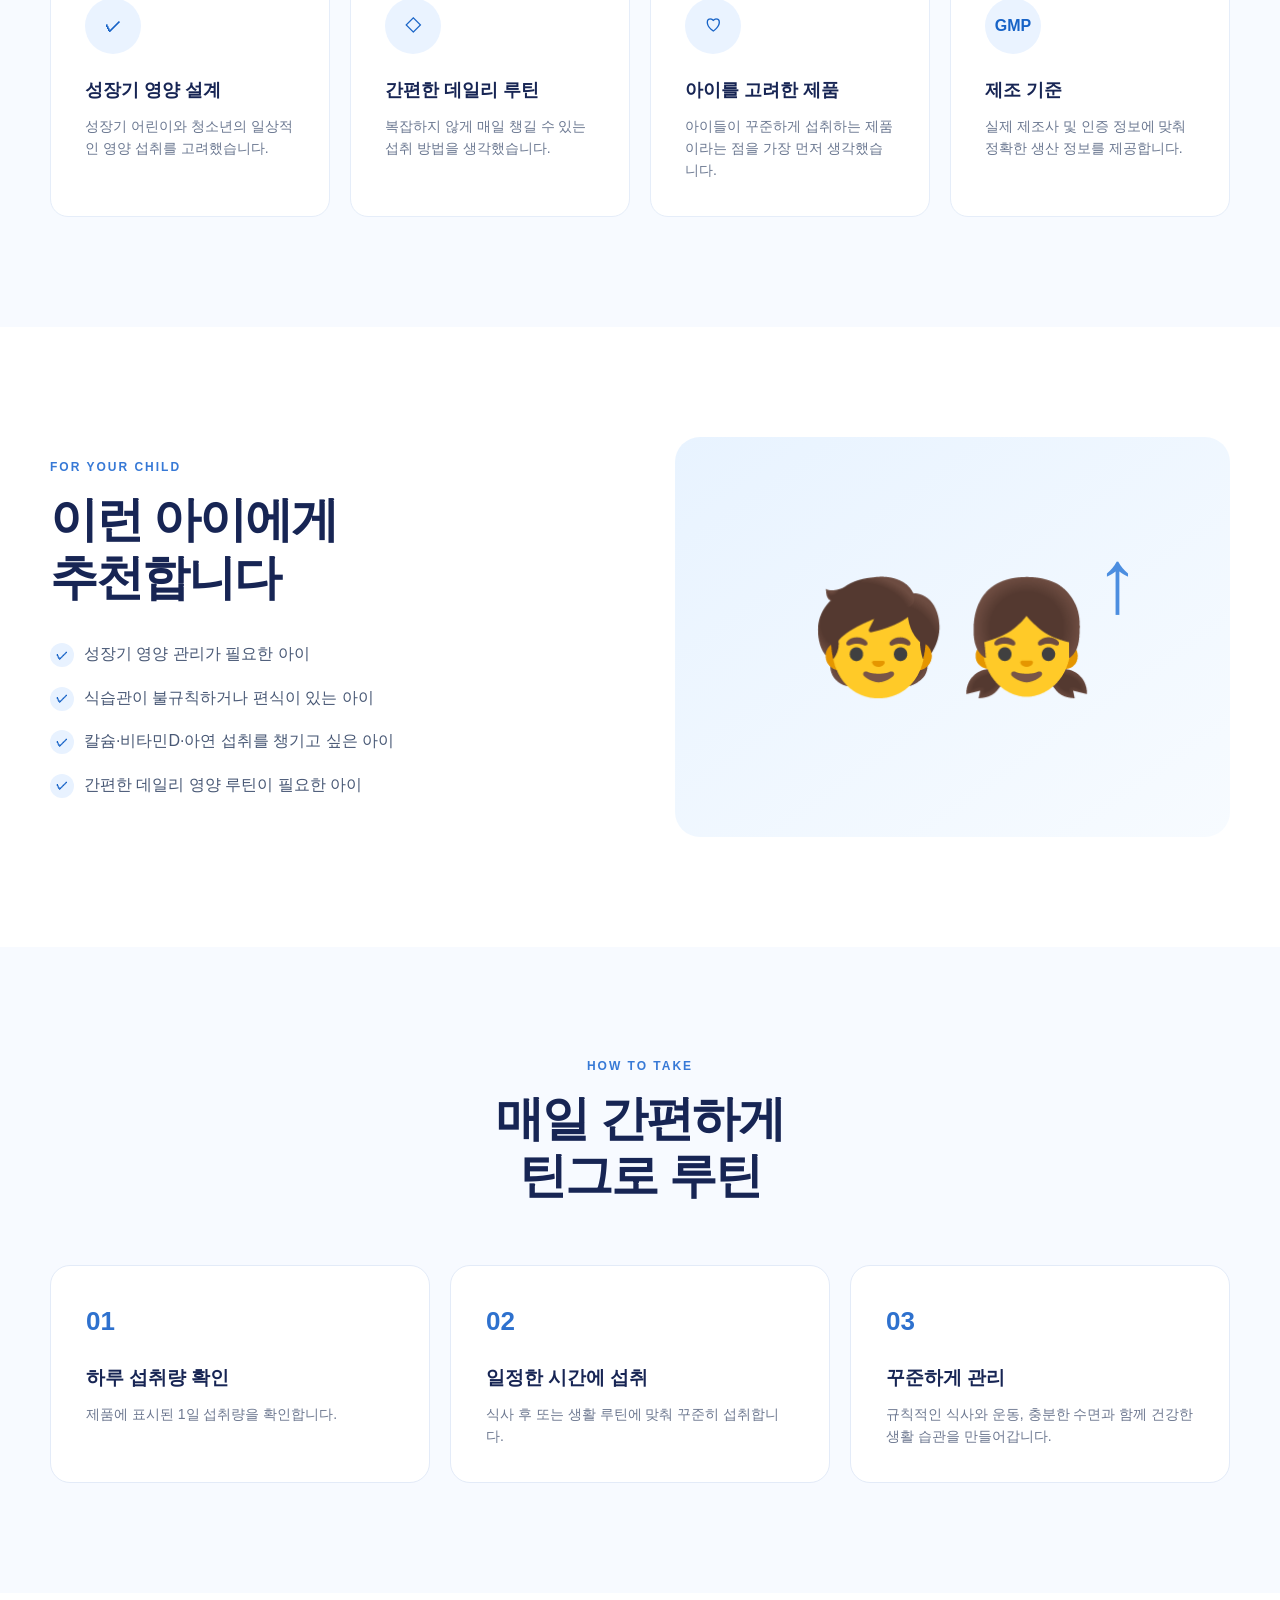
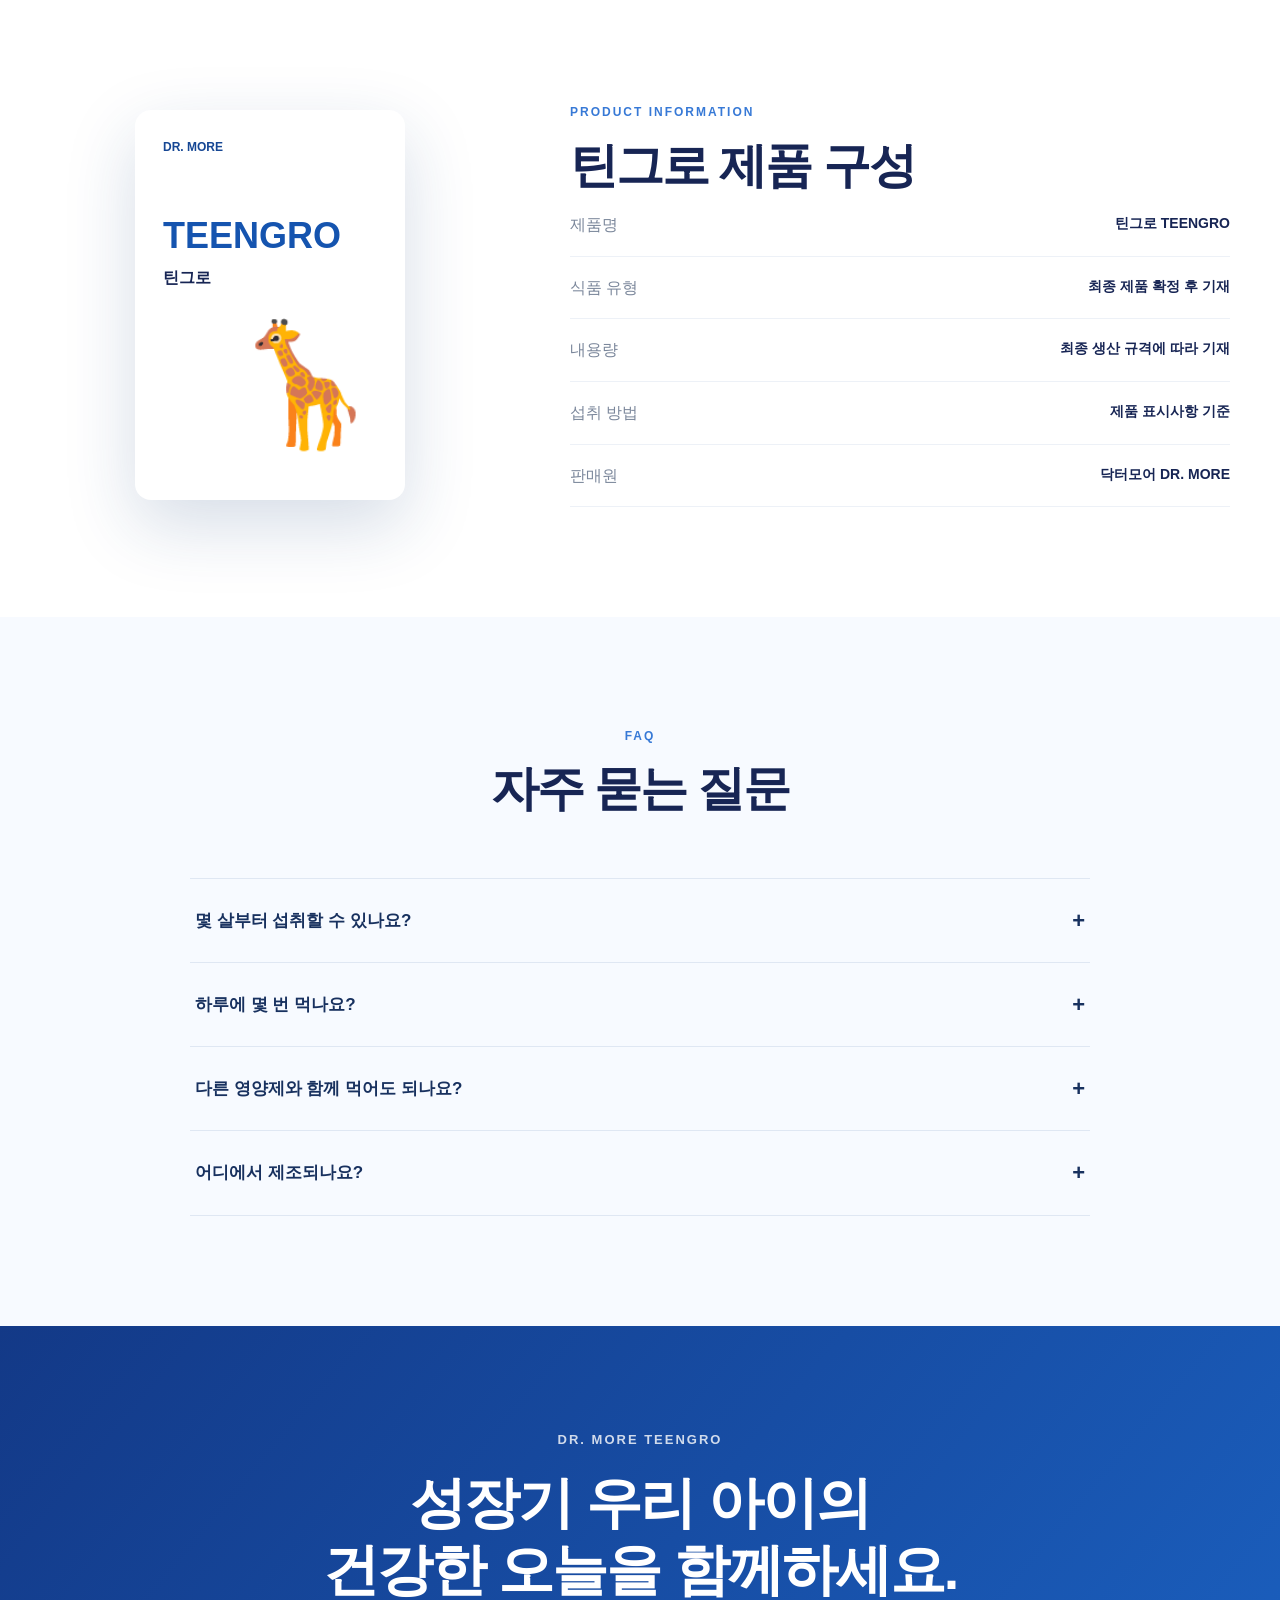
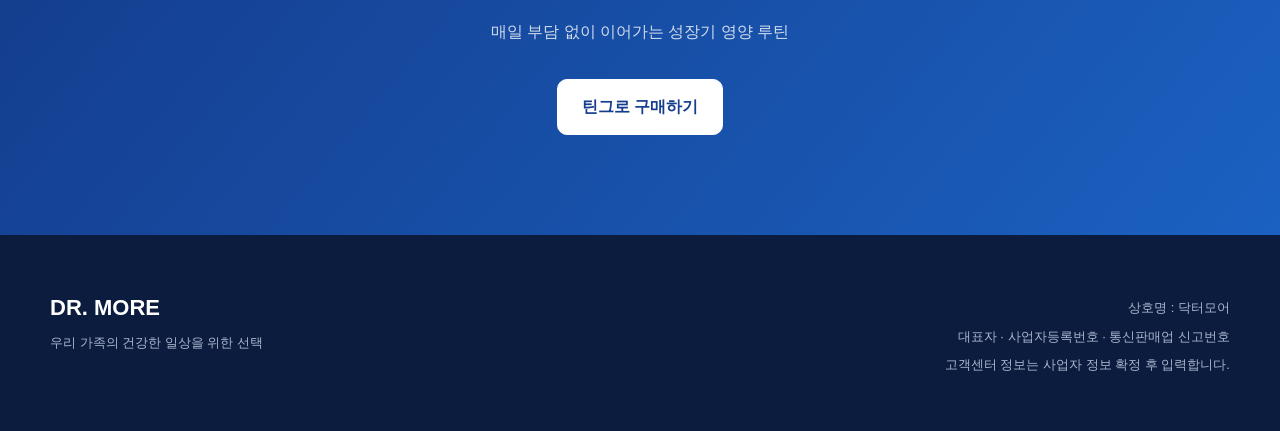
==== commit ecf796b7: "updated" ====
--- a/index.html
+++ b/index.html
@@ -23,11 +23,11 @@
         </a>
 
         <nav class="nav-menu">
-            <a href="#product">틴그로</a>
-            <a href="#ingredients">성분</a>
-            <a href="#benefits">제품특징</a>
-            <a href="#howto">섭취방법</a>
-            <a href="#faq">FAQ</a>
+            <a href="index.html">홈</a>
+            <a href="product.html">틴그로</a>
+            <a href="brand.html">브랜드 스토리</a>
+            <a href="shop.html">구매하기</a>
+            <a href="faq.html">FAQ</a>
         </nav>
 
         <a href="#buy" class="nav-buy">
@@ -917,4 +917,4 @@
 <script src="script.js"></script>
 
 </body>
-</html>+</html>
--- a/style.css
+++ b/style.css
@@ -1,6 +1,6 @@
-/* =========================
+/* =========================================================
    RESET
-========================= */
+========================================================= */
 
 * {
     margin: 0;
@@ -30,9 +30,20 @@
     color: inherit;
 }
 
+button,
+select,
+input,
+textarea {
+    font: inherit;
+}
+
 button {
-    font: inherit;
     cursor: pointer;
+}
+
+img {
+    max-width: 100%;
+    display: block;
 }
 
 .container {
@@ -42,55 +53,86 @@
 
 .narrow {
     max-width: 900px;
-}
-
-
-/* =========================
-   HEADER
-========================= */
+    margin: 0 auto;
+}
+
+
+/* =========================================================
+   HEADER / NAVIGATION
+========================================================= */
 
 .header {
     position: sticky;
     top: 0;
-    z-index: 100;
-
-    background: rgba(255,255,255,.95);
+    z-index: 1000;
+
+    background: rgba(255, 255, 255, 0.96);
     backdrop-filter: blur(14px);
 
-    border-bottom: 1px solid #eaf0fb;
+    border-bottom: 1px solid #e8eef7;
 }
 
 .nav {
-    height: 76px;
+    min-height: 76px;
 
     display: flex;
     align-items: center;
     justify-content: space-between;
+
+    gap: 24px;
 }
 
 .logo {
     font-size: 21px;
     font-weight: 900;
     letter-spacing: -0.5px;
+
     color: #123a8c;
+
+    white-space: nowrap;
 }
 
 .nav-menu {
     display: flex;
-    gap: 38px;
+    align-items: center;
+
+    gap: 30px;
 
     font-size: 14px;
-    font-weight: 600;
+    font-weight: 700;
 }
 
 .nav-menu a {
-    transition: .2s;
+    position: relative;
+
+    color: #24395f;
+
+    transition: 0.2s ease;
 }
 
 .nav-menu a:hover {
     color: #2f6edc;
 }
 
+.nav-menu a::after {
+    content: "";
+
+    position: absolute;
+    left: 0;
+    bottom: -6px;
+
+    width: 0;
+    height: 2px;
+
+    background: #2f6edc;
+
+    transition: width 0.2s ease;
+}
+
+.nav-menu a:hover::after {
+    width: 100%;
+}
+
 .nav-buy {
     padding: 11px 19px;
 
@@ -100,13 +142,127 @@
     color: white;
 
     font-size: 14px;
-    font-weight: 700;
-}
-
-
-/* =========================
+    font-weight: 800;
+
+    white-space: nowrap;
+
+    transition: 0.2s ease;
+}
+
+.nav-buy:hover {
+    background: #0d2f77;
+}
+
+
+/* =========================================================
+   COMMON SECTION
+========================================================= */
+
+.section {
+    padding: 110px 0;
+}
+
+.section-heading {
+    margin-bottom: 60px;
+
+    text-align: center;
+}
+
+.section-label {
+    display: block;
+
+    margin-bottom: 14px;
+
+    color: #3779d6;
+
+    font-size: 12px;
+    font-weight: 900;
+
+    letter-spacing: 2px;
+}
+
+.section-heading h1,
+.section-heading h2,
+.recommend-section h2,
+.package-info h2,
+.shop-product-info h2 {
+    line-height: 1.2;
+    letter-spacing: -2px;
+}
+
+.section-heading h1 {
+    font-size: clamp(40px, 5vw, 58px);
+}
+
+.section-heading h2,
+.recommend-section h2,
+.package-info h2 {
+    font-size: clamp(32px, 4vw, 48px);
+}
+
+.section-heading h2 span {
+    color: #1763c7;
+}
+
+.section-heading p {
+    margin-top: 18px;
+
+    color: #6b7891;
+
+    font-size: 16px;
+}
+
+
+/* =========================================================
+   BUTTONS
+========================================================= */
+
+.btn-primary,
+.btn-secondary,
+.buy-button,
+.cart-button,
+.purchase-button {
+    display: inline-flex;
+    align-items: center;
+    justify-content: center;
+
+    min-height: 50px;
+
+    padding: 14px 24px;
+
+    border-radius: 10px;
+
+    font-weight: 800;
+
+    transition: 0.2s ease;
+}
+
+.btn-primary {
+    border: 1px solid #123a8c;
+
+    background: #123a8c;
+    color: white;
+}
+
+.btn-primary:hover {
+    background: #0d2f77;
+}
+
+.btn-secondary {
+    border: 1px solid #aac4ea;
+
+    background: white;
+    color: #123a8c;
+}
+
+.btn-secondary:hover {
+    background: #f4f8ff;
+}
+
+
+/* =========================================================
    HERO
-========================= */
+========================================================= */
 
 .hero {
     overflow: hidden;
@@ -128,10 +284,15 @@
     min-height: 670px;
 
     display: grid;
-    grid-template-columns: 1.05fr .95fr;
+    grid-template-columns: 1.05fr 0.95fr;
+
     align-items: center;
 
     gap: 80px;
+}
+
+.hero-copy {
+    padding: 40px 0;
 }
 
 .eyebrow {
@@ -173,6 +334,8 @@
     margin-top: 35px;
 
     display: flex;
+    flex-wrap: wrap;
+
     gap: 30px;
 }
 
@@ -183,6 +346,7 @@
 
 .hero-points strong {
     font-size: 12px;
+
     color: #226bd3;
 }
 
@@ -190,6 +354,7 @@
     margin-top: 3px;
 
     font-size: 14px;
+
     color: #53627f;
 }
 
@@ -197,53 +362,36 @@
     margin-top: 38px;
 
     display: flex;
+    flex-wrap: wrap;
+
     gap: 12px;
 }
 
-.btn-primary,
-.btn-secondary {
-    padding: 15px 24px;
-
-    border-radius: 10px;
-
-    font-weight: 700;
-}
-
-.btn-primary {
-    background: #123a8c;
-    color: #fff;
-}
-
-.btn-secondary {
-    border: 1px solid #aac4ea;
-    background: #fff;
-
-    color: #123a8c;
-}
-
-
-/* PRODUCT MOCKUP */
+
+/* =========================================================
+   PRODUCT MOCKUP
+========================================================= */
 
 .hero-product {
     display: flex;
+    align-items: center;
     justify-content: center;
-    align-items: center;
 }
 
 .product-card {
     width: 340px;
     height: 465px;
 
+    position: relative;
+
     padding: 30px;
 
-    position: relative;
-
-    border-radius: 12px;
+    border-radius: 18px;
 
     background: white;
 
     box-shadow:
-            0 30px 70px rgba(31, 74, 138, .18);
+            0 30px 70px rgba(31, 74, 138, 0.18);
 }
 
 .brand-small {
@@ -290,11 +438,11 @@
 .height-line {
     height: 210px;
 
-    border-left: 3px solid #76a6df;
-
     display: flex;
     flex-direction: column;
     justify-content: space-around;
+
+    border-left: 3px solid #76a6df;
 }
 
 .height-line span {
@@ -313,200 +461,172 @@
     bottom: 25px;
 
     color: #6682a6;
+
     font-size: 12px;
 }
 
 
-/* =========================
-   GENERAL
-========================= */
-
-.section {
-    padding: 110px 0;
-}
-
-.section-heading {
+/* =========================================================
+   PROBLEM
+========================================================= */
+
+.problem-section {
+    background: #ffffff;
+}
+
+.problem-grid {
+    display: grid;
+    grid-template-columns: repeat(4, 1fr);
+
+    gap: 18px;
+}
+
+.problem-card {
+    padding: 34px 25px;
+
     text-align: center;
 
-    margin-bottom: 60px;
-}
-
-.section-label {
+    border: 1px solid #edf2fb;
+    border-radius: 18px;
+
+    background: #f7faff;
+
+    transition: 0.2s ease;
+}
+
+.problem-card:hover {
+    transform: translateY(-4px);
+
+    box-shadow:
+            0 16px 34px rgba(30, 72, 130, 0.08);
+}
+
+.problem-icon {
+    margin-bottom: 18px;
+
+    font-size: 42px;
+}
+
+.problem-card h3 {
+    font-size: 18px;
+}
+
+.problem-card p {
+    margin-top: 8px;
+
+    color: #6d7890;
+
+    font-size: 14px;
+}
+
+
+/* =========================================================
+   INTRO
+========================================================= */
+
+.intro-section {
+    background:
+            linear-gradient(
+                    180deg,
+                    #f5f9ff,
+                    white
+            );
+}
+
+.intro-feature-grid {
+    display: grid;
+    grid-template-columns: repeat(3, 1fr);
+
+    gap: 20px;
+}
+
+.intro-feature {
+    padding: 30px;
+
+    border-radius: 18px;
+
+    background: white;
+
+    box-shadow:
+            0 15px 40px rgba(30, 73, 128, 0.07);
+
+    text-align: center;
+}
+
+.intro-feature div {
+    color: #1f67ca;
+
+    font-weight: 900;
+}
+
+.intro-feature strong {
     display: block;
 
-    margin-bottom: 15px;
-
-    color: #3779d6;
+    margin-top: 8px;
+
+    font-size: 18px;
+}
+
+.intro-feature span {
+    display: block;
+
+    margin-top: 6px;
+
+    font-size: 14px;
+
+    color: #73809a;
+}
+
+
+/* =========================================================
+   INGREDIENTS
+========================================================= */
+
+.ingredient-grid {
+    display: grid;
+    grid-template-columns: repeat(4, 1fr);
+
+    gap: 18px;
+}
+
+.ingredient-card {
+    padding: 30px;
+
+    border: 1px solid #e9eff9;
+    border-radius: 20px;
+
+    background: white;
+
+    transition: 0.2s ease;
+}
+
+.ingredient-card:hover {
+    transform: translateY(-4px);
+
+    box-shadow:
+            0 16px 36px rgba(30, 73, 128, 0.08);
+}
+
+.ingredient-visual {
+    height: 120px;
+
+    display: grid;
+    place-items: center;
+
+    margin-bottom: 25px;
+
+    border-radius: 14px;
+
+    background: #eff6ff;
+
+    font-size: 55px;
+}
+
+.ingredient-number {
+    color: #2f74d6;
 
     font-size: 12px;
     font-weight: 900;
-
-    letter-spacing: 2px;
-}
-
-.section-heading h2,
-.recommend-section h2,
-.package-info h2 {
-    font-size: clamp(32px, 4vw, 48px);
-
-    line-height: 1.2;
-
-    letter-spacing: -2px;
-}
-
-.section-heading h2 span {
-    color: #1763c7;
-}
-
-.section-heading p {
-    margin-top: 18px;
-
-    color: #6b7891;
-}
-
-
-/* =========================
-   PROBLEM
-========================= */
-
-.problem-section {
-    background: #fff;
-}
-
-.problem-grid {
-    display: grid;
-    grid-template-columns: repeat(4,1fr);
-
-    gap: 18px;
-}
-
-.problem-card {
-    padding: 34px 25px;
-
-    text-align: center;
-
-    border-radius: 18px;
-
-    background: #f7faff;
-
-    border: 1px solid #edf2fb;
-}
-
-.problem-icon {
-    font-size: 42px;
-
-    margin-bottom: 18px;
-}
-
-.problem-card h3 {
-    font-size: 18px;
-}
-
-.problem-card p {
-    margin-top: 8px;
-
-    color: #6d7890;
-
-    font-size: 14px;
-}
-
-
-/* =========================
-   INTRO
-========================= */
-
-.intro-section {
-    background: linear-gradient(
-            180deg,
-            #f5f9ff,
-            white
-    );
-}
-
-.intro-feature-grid {
-    display: grid;
-    grid-template-columns: repeat(3,1fr);
-
-    gap: 20px;
-}
-
-.intro-feature {
-    padding: 30px;
-
-    border-radius: 18px;
-
-    background: white;
-
-    box-shadow:
-            0 15px 40px rgba(30,73,128,.07);
-
-    text-align: center;
-}
-
-.intro-feature div {
-    color: #1f67ca;
-    font-weight: 900;
-}
-
-.intro-feature strong {
-    display: block;
-
-    margin-top: 8px;
-
-    font-size: 18px;
-}
-
-.intro-feature span {
-    display: block;
-
-    margin-top: 6px;
-
-    font-size: 14px;
-    color: #73809a;
-}
-
-
-/* =========================
-   INGREDIENT
-========================= */
-
-.ingredient-grid {
-    display: grid;
-    grid-template-columns: repeat(4,1fr);
-
-    gap: 18px;
-}
-
-.ingredient-card {
-    padding: 30px;
-
-    border-radius: 20px;
-
-    border: 1px solid #e9eff9;
-
-    background: white;
-}
-
-.ingredient-visual {
-    height: 120px;
-
-    display: grid;
-    place-items: center;
-
-    margin-bottom: 25px;
-
-    border-radius: 14px;
-
-    background: #eff6ff;
-
-    font-size: 55px;
-}
-
-.ingredient-number {
-    color: #2f74d6;
-
-    font-size: 12px;
-    font-weight: 900;
 }
 
 .ingredient-card h3 {
@@ -534,9 +654,9 @@
 }
 
 
-/* =========================
-   BENEFIT
-========================= */
+/* =========================================================
+   BENEFITS
+========================================================= */
 
 .benefit-section {
     background: #f7faff;
@@ -544,7 +664,7 @@
 
 .benefit-grid {
     display: grid;
-    grid-template-columns: repeat(4,1fr);
+    grid-template-columns: repeat(4, 1fr);
 
     gap: 20px;
 }
@@ -552,11 +672,19 @@
 .benefit-card {
     padding: 34px;
 
+    border: 1px solid #e5edf9;
     border-radius: 18px;
 
     background: white;
 
-    border: 1px solid #e5edf9;
+    transition: 0.2s ease;
+}
+
+.benefit-card:hover {
+    transform: translateY(-4px);
+
+    box-shadow:
+            0 16px 36px rgba(30, 73, 128, 0.08);
 }
 
 .benefit-icon {
@@ -590,9 +718,9 @@
 }
 
 
-/* =========================
+/* =========================================================
    RECOMMEND
-========================= */
+========================================================= */
 
 .recommend-grid {
     display: grid;
@@ -604,17 +732,17 @@
 }
 
 .check-list {
+    margin-top: 35px;
+
     list-style: none;
-
-    margin-top: 35px;
 }
 
 .check-list li {
     position: relative;
 
+    margin: 18px 0;
+
     padding-left: 34px;
-
-    margin: 18px 0;
 
     color: #485875;
 }
@@ -624,6 +752,7 @@
 
     position: absolute;
     left: 0;
+    top: 2px;
 
     width: 24px;
     height: 24px;
@@ -642,7 +771,7 @@
 }
 
 .recommend-photo {
-    height: 400px;
+    min-height: 400px;
 
     display: grid;
     place-items: center;
@@ -681,9 +810,9 @@
 }
 
 
-/* =========================
-   HOW
-========================= */
+/* =========================================================
+   HOW TO
+========================================================= */
 
 .how-section {
     background: #f7faff;
@@ -691,7 +820,7 @@
 
 .how-grid {
     display: grid;
-    grid-template-columns: repeat(3,1fr);
+    grid-template-columns: repeat(3, 1fr);
 
     gap: 20px;
 }
@@ -699,11 +828,10 @@
 .how-card {
     padding: 35px;
 
+    border: 1px solid #e3ebf8;
     border-radius: 20px;
 
     background: white;
-
-    border: 1px solid #e3ebf8;
 }
 
 .how-card strong {
@@ -725,13 +853,13 @@
 }
 
 
-/* =========================
-   PACKAGE
-========================= */
+/* =========================================================
+   PACKAGE / PRODUCT INFORMATION
+========================================================= */
 
 .package-grid {
     display: grid;
-    grid-template-columns: .8fr 1.2fr;
+    grid-template-columns: 0.8fr 1.2fr;
 
     gap: 80px;
 
@@ -747,16 +875,16 @@
     width: 270px;
     height: 390px;
 
+    position: relative;
+
     padding: 28px;
 
-    position: relative;
+    border-radius: 16px;
 
     background: white;
 
-    border-radius: 12px;
-
     box-shadow:
-            0 25px 70px rgba(30,65,120,.18);
+            0 25px 70px rgba(30, 65, 120, 0.18);
 }
 
 .package-brand {
@@ -765,7 +893,6 @@
     color: #164794;
 
     font-size: 12px;
-
     font-weight: 900;
 }
 
@@ -793,13 +920,13 @@
 }
 
 .info-row {
-    padding: 18px 0;
-
     display: flex;
     justify-content: space-between;
 
     gap: 30px;
 
+    padding: 18px 0;
+
     border-bottom: 1px solid #edf1f7;
 }
 
@@ -814,14 +941,29 @@
 }
 
 
-/* =========================
+/* =========================================================
    FAQ
-========================= */
+========================================================= */
+
+.faq-hero {
+    padding: 100px 0 50px;
+
+    background:
+            linear-gradient(
+                    180deg,
+                    #f4f9ff,
+                    #ffffff
+            );
+}
 
 .faq-section {
     background: #f7faff;
 }
 
+.faq-list {
+    border-top: 1px solid #dfe7f3;
+}
+
 .faq-item {
     border-bottom: 1px solid #dfe7f3;
 }
@@ -829,49 +971,390 @@
 .faq-question {
     width: 100%;
 
+    display: flex;
+    align-items: center;
+    justify-content: space-between;
+
     padding: 24px 5px;
 
+    border: 0;
+
+    background: transparent;
+
+    color: #18315f;
+
+    text-align: left;
+
+    font-size: 17px;
+    font-weight: 700;
+}
+
+.faq-question span {
+    font-size: 22px;
+
+    transition: 0.2s ease;
+}
+
+.faq-answer {
+    display: none;
+
+    padding: 0 5px 25px;
+
+    color: #67758f;
+}
+
+.faq-item.active .faq-answer {
+    display: block;
+}
+
+.faq-item.active .faq-question span {
+    transform: rotate(45deg);
+}
+
+
+/* =========================================================
+   SHOP HERO
+========================================================= */
+
+.shop-hero {
+    padding: 100px 0 50px;
+
+    background:
+            linear-gradient(
+                    180deg,
+                    #f5f9ff,
+                    #ffffff
+            );
+}
+
+
+/* =========================================================
+   SHOP
+========================================================= */
+
+.shop-grid {
+    display: grid;
+    grid-template-columns: 1fr 1fr;
+
+    gap: 80px;
+
+    align-items: center;
+}
+
+.shop-product-image {
+    min-height: 550px;
+
+    display: grid;
+    place-items: center;
+
+    padding: 40px;
+
+    border-radius: 25px;
+
+    background: #f2f7ff;
+}
+
+.shop-package {
+    width: 310px;
+    height: 440px;
+
+    position: relative;
+
+    padding: 30px;
+
+    border-radius: 16px;
+
+    background: white;
+
+    box-shadow:
+            0 25px 70px rgba(30, 65, 120, 0.18);
+}
+
+.shop-package strong {
+    display: block;
+
+    margin-top: 70px;
+
+    font-size: 43px;
+
+    color: #1651a9;
+}
+
+.shop-korean {
+    display: block;
+
+    font-size: 18px;
+    font-weight: 700;
+
+    color: #415d87;
+}
+
+.shop-giraffe {
+    position: absolute;
+
+    right: 25px;
+    bottom: 20px;
+
+    font-size: 130px;
+}
+
+.shop-product-info h2 {
+    font-size: clamp(38px, 4vw, 52px);
+}
+
+.shop-description {
+    margin-top: 10px;
+
+    color: #6c7890;
+}
+
+.shop-rating {
+    margin-top: 20px;
+
+    color: #ffb400;
+}
+
+.shop-rating span {
+    margin-left: 8px;
+
+    color: #8090a8;
+
+    font-size: 13px;
+}
+
+.shop-price {
+    margin-top: 25px;
+
+    display: flex;
+    align-items: center;
+    flex-wrap: wrap;
+
+    gap: 14px;
+}
+
+.original-price {
+    text-decoration: line-through;
+
+    color: #9aa5b7;
+}
+
+.shop-price strong {
+    font-size: 30px;
+
+    color: #153f8c;
+}
+
+.shop-divider {
+    height: 1px;
+
+    margin: 30px 0;
+
+    background: #e8edf5;
+}
+
+.shop-option {
+    margin-bottom: 25px;
+}
+
+.shop-option label {
+    display: block;
+
+    margin-bottom: 10px;
+
+    font-weight: 700;
+}
+
+.shop-option select {
+    width: 100%;
+
+    padding: 15px;
+
+    border: 1px solid #dbe4f0;
+    border-radius: 10px;
+
+    background: white;
+}
+
+.quantity-box {
+    width: 140px;
+
+    display: flex;
+    align-items: center;
+    justify-content: space-between;
+
+    overflow: hidden;
+
+    border: 1px solid #dbe4f0;
+    border-radius: 10px;
+}
+
+.quantity-box button {
+    width: 42px;
+    height: 42px;
+
+    border: 0;
+
+    background: #f6f9fd;
+
+    font-size: 20px;
+}
+
+.shipping-info {
+    margin-top: 30px;
+
+    padding: 20px;
+
+    border-radius: 12px;
+
+    background: #f7faff;
+}
+
+.shipping-info div {
     display: flex;
     justify-content: space-between;
 
-    border: 0;
-
-    background: transparent;
-
-    color: #18315f;
-
-    text-align: left;
-
-    font-size: 17px;
-    font-weight: 700;
-}
-
-.faq-question span {
+    gap: 20px;
+
+    padding: 7px 0;
+}
+
+.shipping-info span {
+    color: #7b879d;
+}
+
+.shipping-info strong {
+    font-size: 14px;
+
+    text-align: right;
+}
+
+.shop-buttons {
+    margin-top: 30px;
+
+    display: grid;
+    grid-template-columns: 1fr 1fr;
+
+    gap: 12px;
+}
+
+.cart-button {
+    border: 1px solid #164795;
+
+    background: white;
+
+    color: #164795;
+}
+
+.cart-button:hover {
+    background: #f5f9ff;
+}
+
+.purchase-button {
+    border: 1px solid #153f8c;
+
+    background: #153f8c;
+
+    color: white;
+}
+
+.purchase-button:hover {
+    background: #0d2f77;
+}
+
+
+/* =========================================================
+   SHOP PACKAGE OPTIONS
+========================================================= */
+
+.package-option-grid {
+    display: grid;
+    grid-template-columns: repeat(3, 1fr);
+
+    gap: 20px;
+}
+
+.package-option-card {
+    padding: 35px;
+
+    text-align: center;
+
+    border: 1px solid #e3eaf5;
+    border-radius: 18px;
+
+    background: white;
+}
+
+.package-option-card span {
+    color: #3476d1;
+
+    font-size: 12px;
+    font-weight: 900;
+}
+
+.package-option-card h3 {
+    margin-top: 10px;
+
     font-size: 22px;
-
-    transition: .2s;
-}
-
-.faq-answer {
-    display: none;
-
-    padding: 0 5px 25px;
-
-    color: #67758f;
-}
-
-.faq-item.active .faq-answer {
+}
+
+.package-option-card strong {
     display: block;
-}
-
-.faq-item.active .faq-question span {
-    transform: rotate(45deg);
-}
-
-
-/* =========================
-   BUY
-========================= */
+
+    margin-top: 15px;
+
+    font-size: 25px;
+
+    color: #173f8c;
+}
+
+.package-option-card p {
+    margin-top: 10px;
+
+    color: #7a879c;
+
+    font-size: 14px;
+}
+
+.package-option-card.popular {
+    border: 2px solid #2a6fd0;
+
+    transform: translateY(-8px);
+
+    box-shadow:
+            0 18px 40px rgba(34, 91, 170, 0.12);
+}
+
+
+/* =========================================================
+   SHOP NOTICE
+========================================================= */
+
+.shop-notice {
+    background: #f7faff;
+}
+
+.notice-list {
+    border-top: 1px solid #dfe7f3;
+}
+
+.notice-list > div {
+    padding: 25px 5px;
+
+    border-bottom: 1px solid #dfe7f3;
+}
+
+.notice-list p {
+    margin-top: 7px;
+
+    color: #6d7890;
+
+    font-size: 14px;
+}
+
+
+/* =========================================================
+   BUY CTA
+========================================================= */
 
 .buy-section {
     padding: 100px 0;
@@ -890,18 +1373,17 @@
 
 .buy-content > span {
     font-size: 13px;
-
     font-weight: 900;
 
     letter-spacing: 2px;
 
-    opacity: .8;
+    opacity: 0.8;
 }
 
 .buy-content h2 {
     margin-top: 18px;
 
-    font-size: clamp(36px,5vw,56px);
+    font-size: clamp(36px, 5vw, 56px);
 
     line-height: 1.2;
 
@@ -911,28 +1393,27 @@
 .buy-content p {
     margin-top: 15px;
 
-    opacity: .8;
+    opacity: 0.8;
 }
 
 .buy-button {
     margin-top: 35px;
 
-    padding: 16px 34px;
-
-    border: 0;
-    border-radius: 10px;
+    border: 1px solid white;
 
     background: white;
 
     color: #153e8f;
-
-    font-weight: 800;
-}
-
-
-/* =========================
+}
+
+.buy-button:hover {
+    background: #edf4ff;
+}
+
+
+/* =========================================================
    FOOTER
-========================= */
+========================================================= */
 
 .footer {
     padding: 55px 0;
@@ -966,11 +1447,15 @@
 }
 
 
-/* =========================
-   RESPONSIVE
-========================= */
+/* =========================================================
+   TABLET
+========================================================= */
 
 @media (max-width: 900px) {
+
+    .nav {
+        min-height: 70px;
+    }
 
     .nav-menu {
         display: none;
@@ -979,7 +1464,9 @@
     .hero-grid {
         grid-template-columns: 1fr;
 
-        padding: 80px 0;
+        gap: 30px;
+
+        padding: 70px 0;
     }
 
     .hero-copy {
@@ -999,11 +1486,12 @@
     .problem-grid,
     .ingredient-grid,
     .benefit-grid {
-        grid-template-columns: repeat(2,1fr);
+        grid-template-columns: repeat(2, 1fr);
     }
 
     .recommend-grid,
-    .package-grid {
+    .package-grid,
+    .shop-grid {
         grid-template-columns: 1fr;
     }
 
@@ -1012,8 +1500,25 @@
         grid-template-columns: 1fr;
     }
 
-}
-
+    .package-option-grid {
+        grid-template-columns: 1fr;
+    }
+
+    .package-option-card.popular {
+        transform: none;
+    }
+
+    .shop-product-info {
+        max-width: 650px;
+
+        margin: 0 auto;
+    }
+}
+
+
+/* =========================================================
+   MOBILE
+========================================================= */
 
 @media (max-width: 560px) {
 
@@ -1025,12 +1530,47 @@
         padding: 75px 0;
     }
 
+    .nav-buy {
+        padding: 9px 14px;
+
+        font-size: 13px;
+    }
+
+    .logo {
+        font-size: 18px;
+    }
+
+    .hero {
+        background:
+                linear-gradient(
+                        180deg,
+                        #f9fcff,
+                        #eaf4ff
+                );
+    }
+
     .hero h1 {
-        font-size: 44px;
+        font-size: 42px;
+
+        letter-spacing: -2px;
+    }
+
+    .hero-description {
+        font-size: 16px;
     }
 
     .hero-points {
         flex-direction: column;
+
+        gap: 14px;
+    }
+
+    .hero-buttons {
+        flex-direction: column;
+    }
+
+    .hero-buttons a {
+        width: 100%;
     }
 
     .problem-grid,
@@ -1048,6 +1588,59 @@
         font-size: 100px;
     }
 
+    .recommend-photo {
+        min-height: 300px;
+    }
+
+    .kid {
+        font-size: 80px;
+    }
+
+    .height-arrow {
+        right: -25px;
+
+        font-size: 65px;
+    }
+
+    .shop-product-image {
+        min-height: 420px;
+
+        padding: 20px;
+    }
+
+    .shop-package {
+        width: 260px;
+        height: 380px;
+    }
+
+    .shop-giraffe {
+        font-size: 105px;
+    }
+
+    .shop-buttons {
+        grid-template-columns: 1fr;
+    }
+
+    .shipping-info div {
+        flex-direction: column;
+
+        gap: 3px;
+    }
+
+    .shipping-info strong {
+        text-align: left;
+    }
+
+    .info-row {
+        flex-direction: column;
+
+        gap: 5px;
+    }
+
+    .info-row strong {
+        text-align: left;
+    }
+
     .footer-grid {
         flex-direction: column;
     }
@@ -1055,5 +1648,4 @@
     .footer-info {
         text-align: left;
     }
-
-}+}
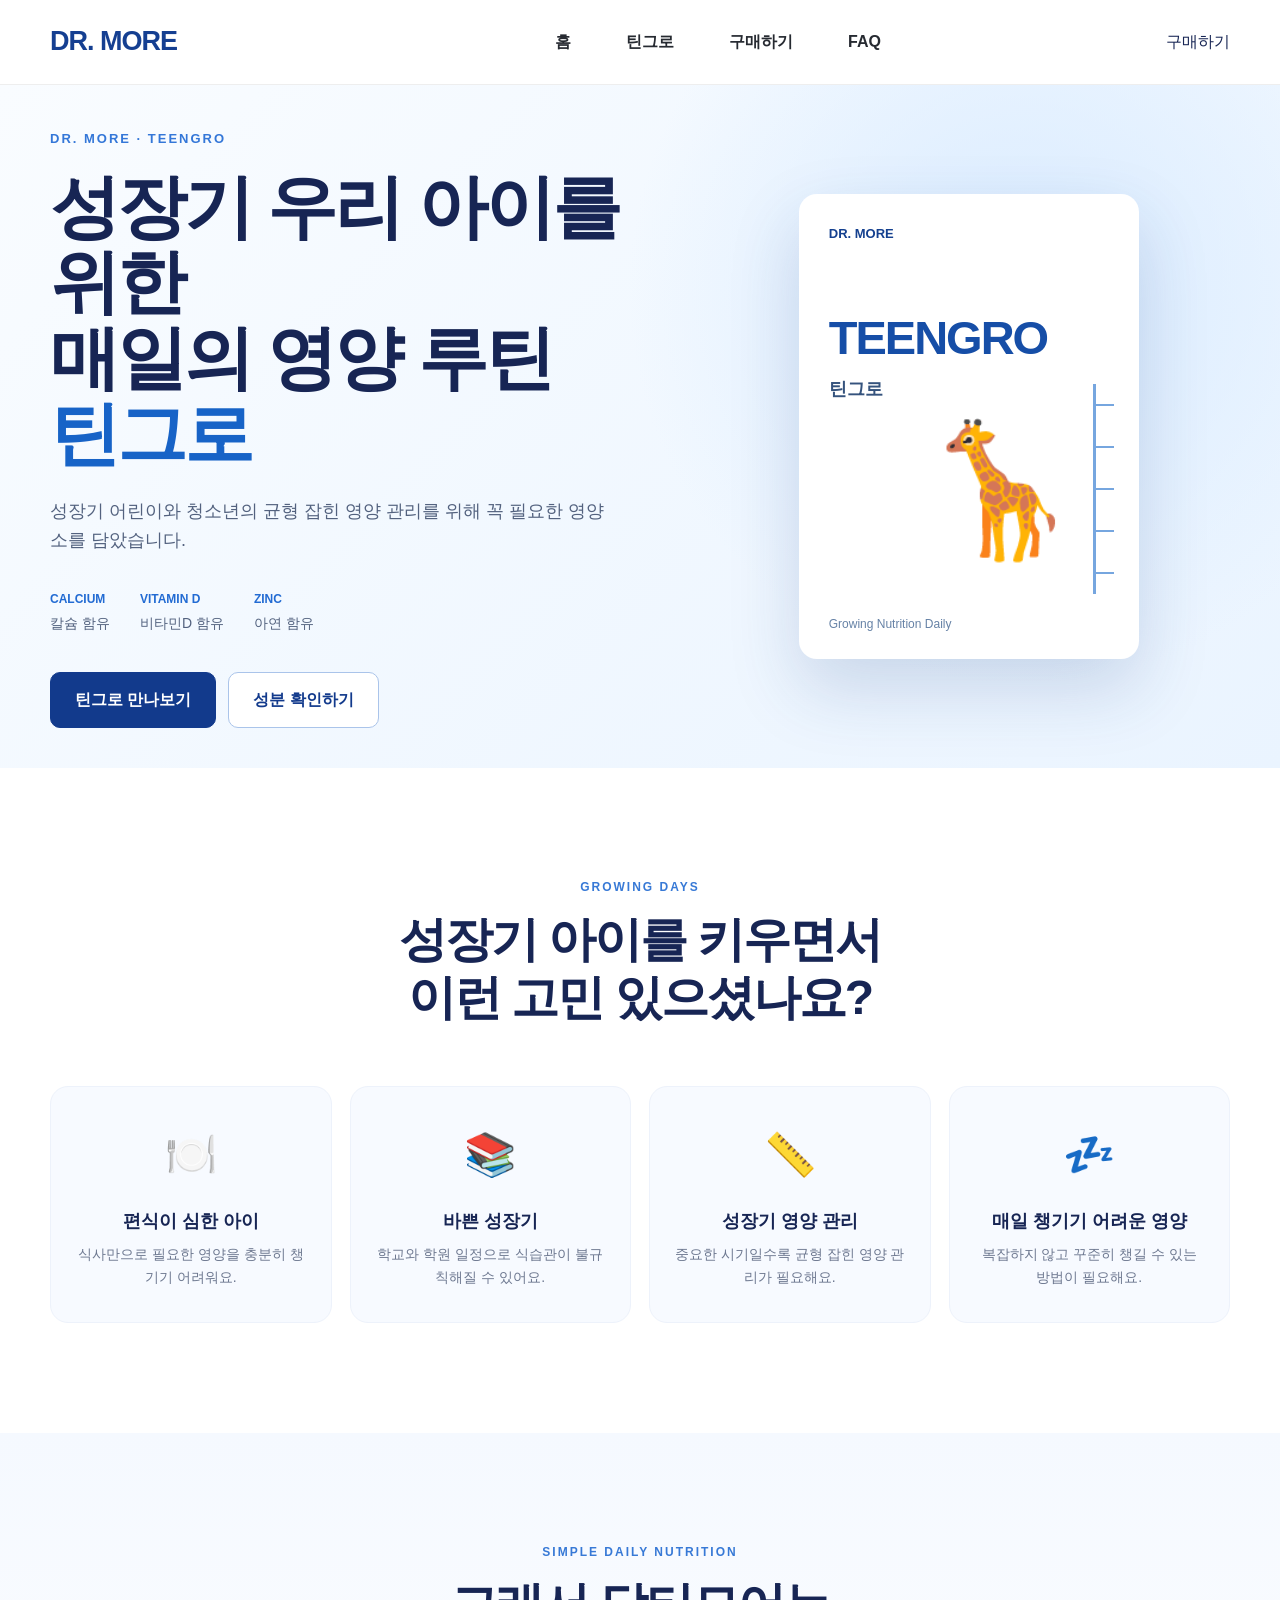
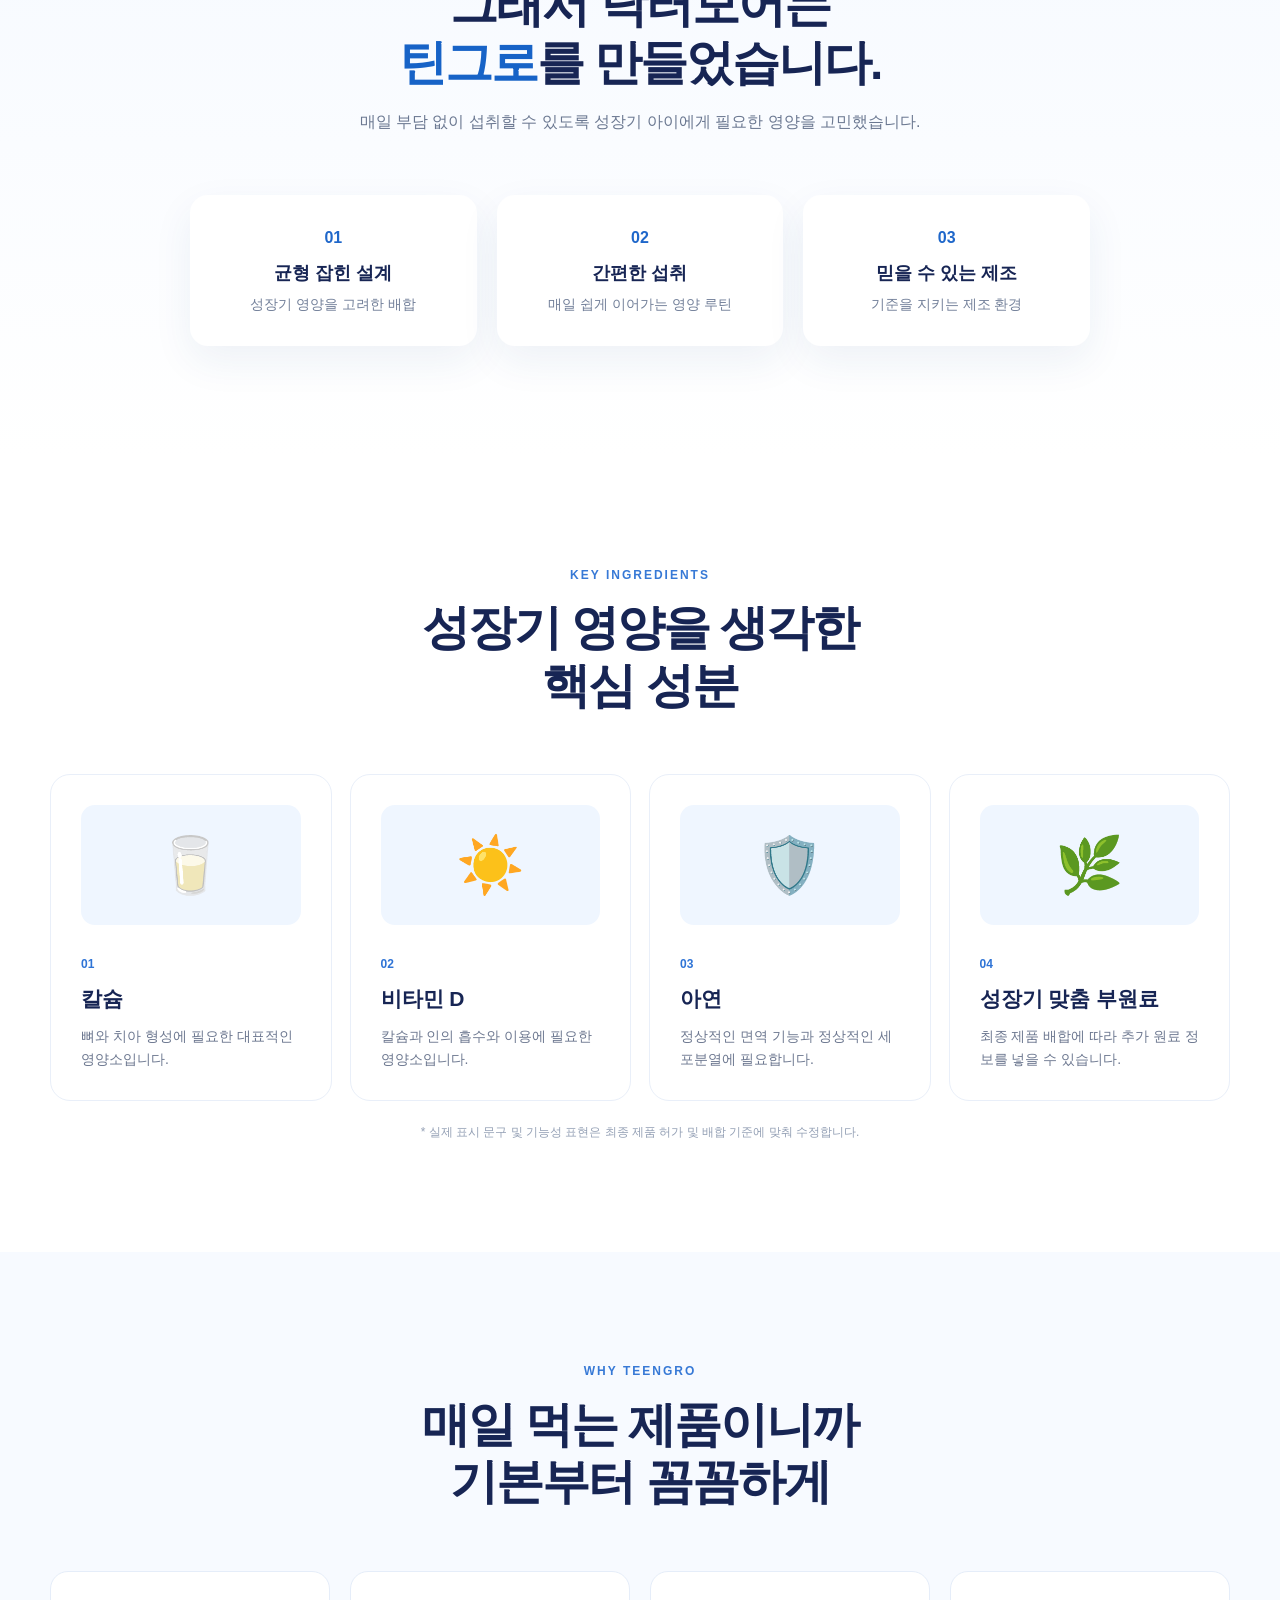
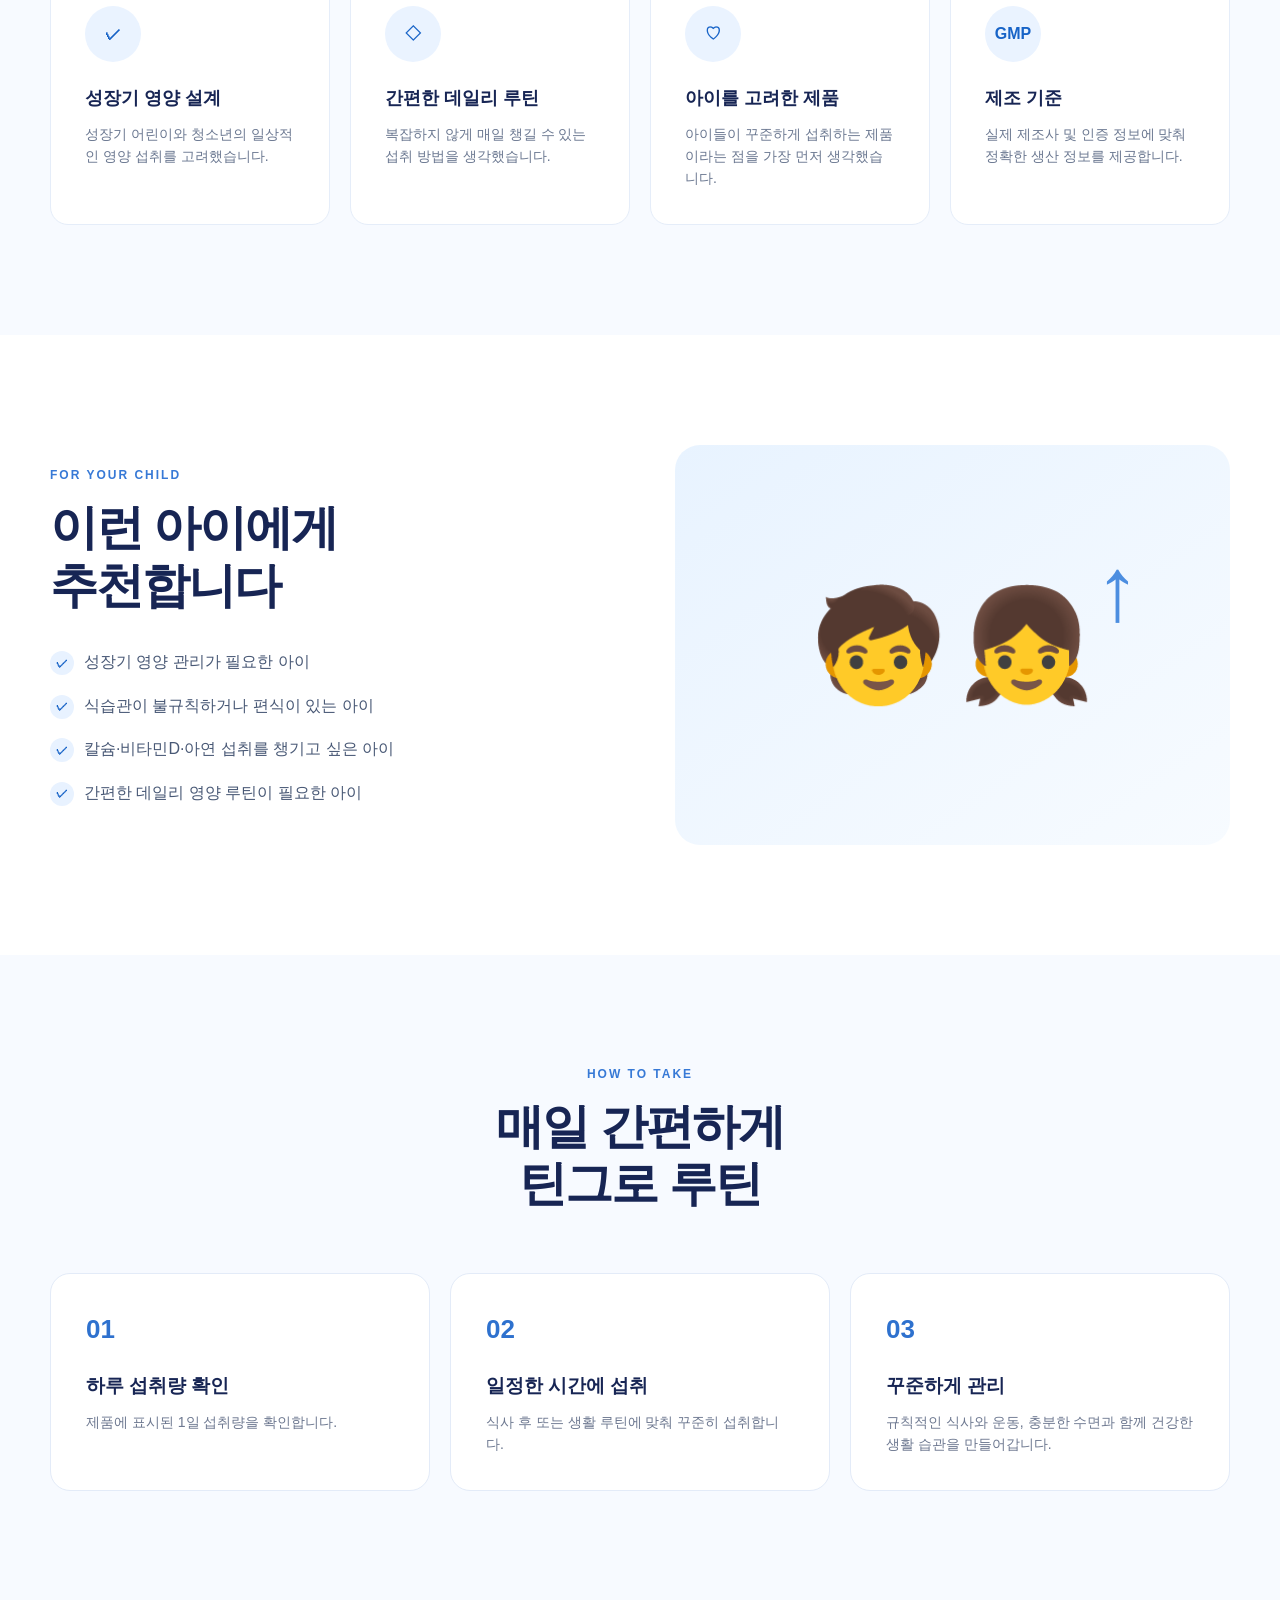
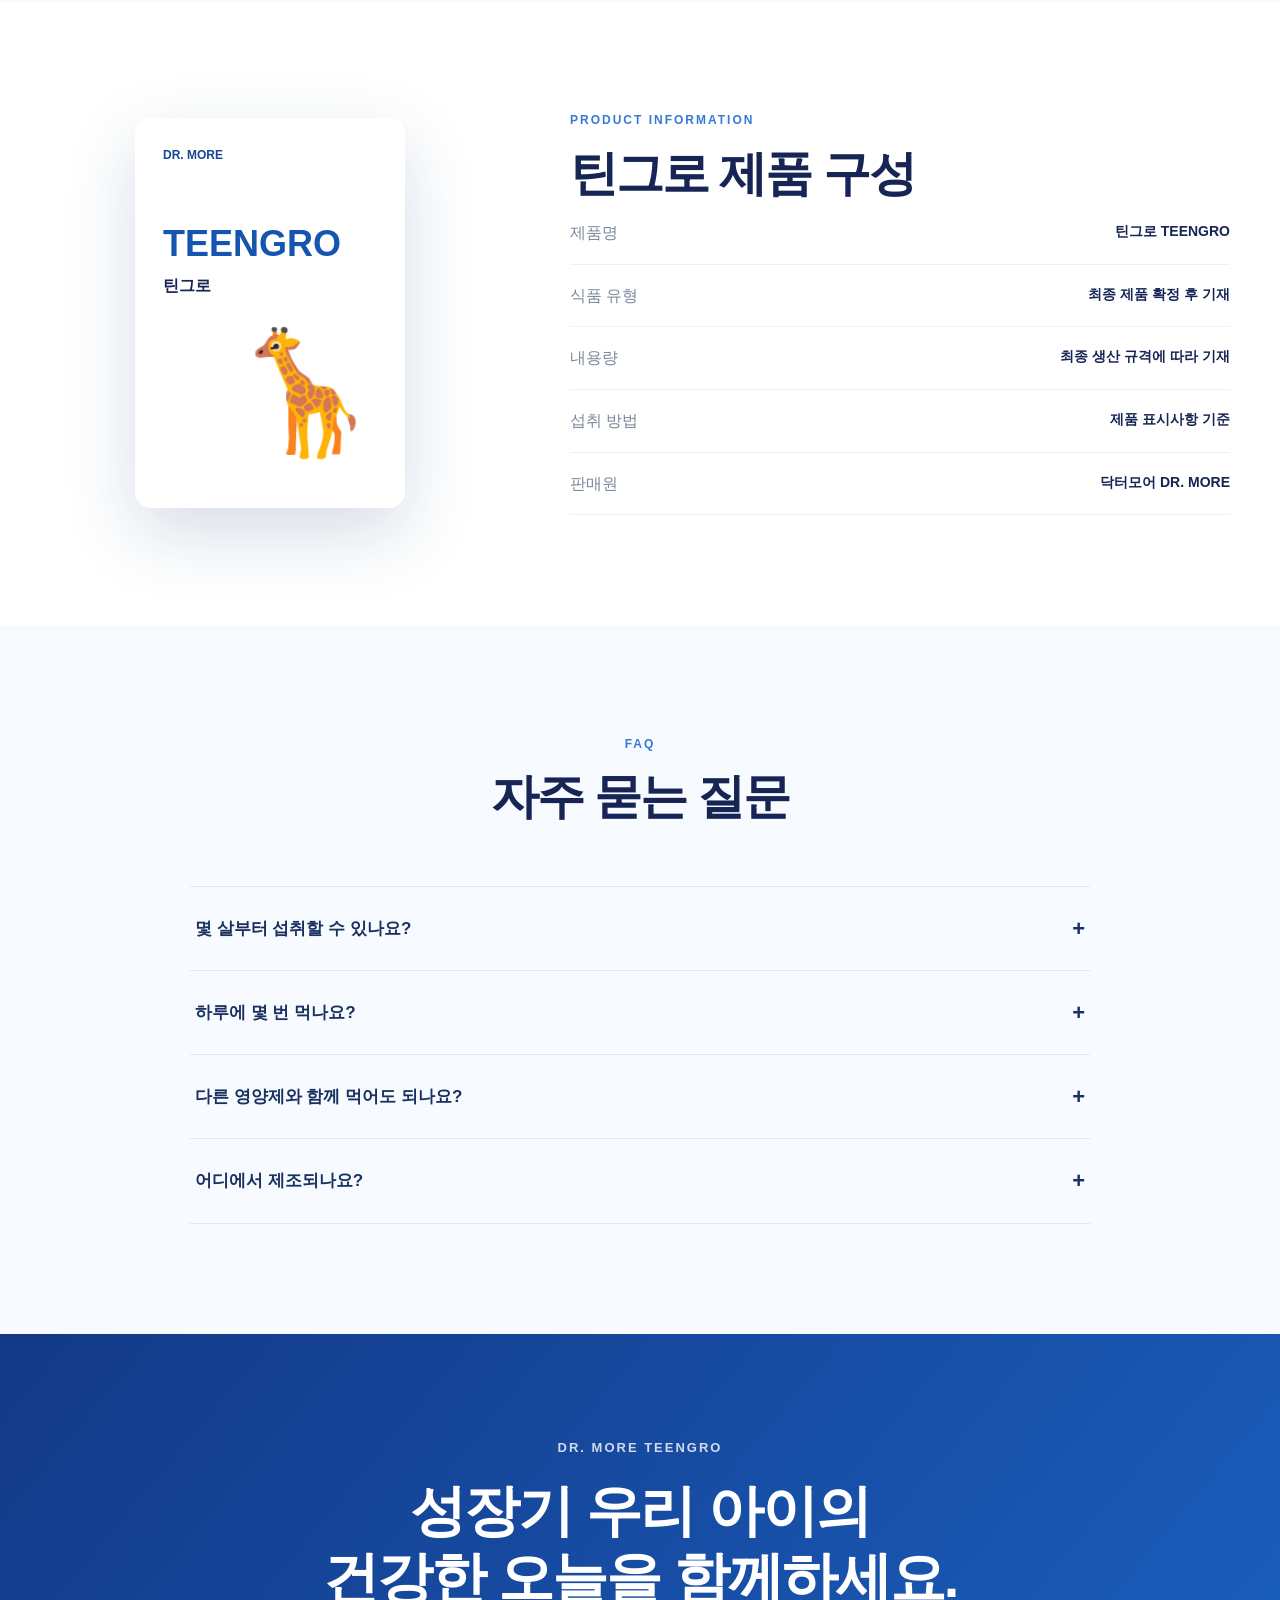
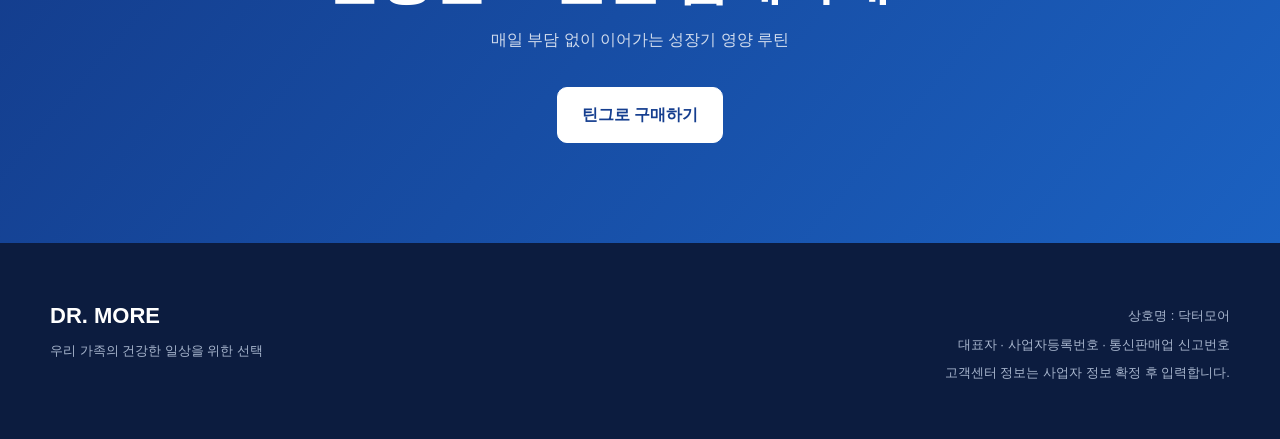
==== commit 0a346abd: "Deleted 브랜드스토리" ====
--- a/index.html
+++ b/index.html
@@ -25,7 +25,6 @@
         <nav class="nav-menu">
             <a href="index.html">홈</a>
             <a href="product.html">틴그로</a>
-            <a href="brand.html">브랜드 스토리</a>
             <a href="shop.html">구매하기</a>
             <a href="faq.html">FAQ</a>
         </nav>
--- a/style.css
+++ b/style.css
@@ -56,101 +56,356 @@
     margin: 0 auto;
 }
 
-
-/* =========================================================
-   HEADER / NAVIGATION
+/* =========================================================
+   HEADER
 ========================================================= */
 
 .header {
-    position: sticky;
-    top: 0;
-    z-index: 1000;
-
-    background: rgba(255, 255, 255, 0.96);
-    backdrop-filter: blur(14px);
-
-    border-bottom: 1px solid #e8eef7;
-}
+  position: sticky;
+  top: 0;
+  z-index: 1000;
+
+  width: 100%;
+
+  background: rgba(255, 255, 255, 0.97);
+
+  border-bottom: 1px solid #eeeeee;
+
+  backdrop-filter: blur(12px);
+}
+
+
+/* =========================================================
+   NAV
+========================================================= */
 
 .nav {
-    min-height: 76px;
+  height: 84px;
+
+  display: grid;
+
+  grid-template-columns:
+    220px
+    1fr
+    auto;
+
+  align-items: center;
+
+  gap: 30px;
+}
+
+
+/* =========================================================
+   LOGO
+========================================================= */
+
+.logo {
+  font-size: 27px;
+
+  font-weight: 900;
+
+  letter-spacing: -1px;
+
+  color: #153f91;
+
+  white-space: nowrap;
+}
+
+
+/* =========================================================
+   DESKTOP MENU
+========================================================= */
+
+.nav-menu {
+  display: flex;
+
+  align-items: center;
+  justify-content: center;
+
+  gap: 55px;
+
+  font-size: 16px;
+
+  font-weight: 700;
+}
+
+
+.nav-menu a {
+  color: #262a31;
+
+  transition: color 0.2s ease;
+}
+
+
+.nav-menu a:hover {
+  color: #153f91;
+}
+
+
+/* 기존 hover 밑줄 제거 */
+.nav-menu a::after {
+  display: none;
+}
+
+
+/* =========================================================
+   RIGHT ICONS
+========================================================= */
+
+.nav-right {
+  display: flex;
+
+  align-items: center;
+
+  gap: 13px;
+
+  white-space: nowrap;
+}
+
+
+.icon-button {
+  position: relative;
+
+  width: 36px;
+  height: 36px;
+
+  display: flex;
+
+  align-items: center;
+  justify-content: center;
+
+  padding: 0;
+
+  border: 0;
+
+  background: transparent;
+
+  color: #111827;
+
+  cursor: pointer;
+
+  transition: color 0.2s ease;
+}
+
+
+.icon-button:hover {
+  color: #153f91;
+}
+
+
+.icon-button svg {
+  width: 25px;
+  height: 25px;
+
+  fill: none;
+
+  stroke: currentColor;
+
+  stroke-width: 1.7;
+
+  stroke-linecap: round;
+  stroke-linejoin: round;
+}
+
+
+/* =========================================================
+   CART BADGE
+========================================================= */
+
+.cart-count {
+  position: absolute;
+
+  right: -2px;
+  bottom: -1px;
+
+  min-width: 17px;
+  height: 17px;
+
+  padding: 0 4px;
+
+  display: flex;
+
+  align-items: center;
+  justify-content: center;
+
+  border-radius: 50%;
+
+  background: #153f91;
+
+  color: white;
+
+  font-size: 10px;
+
+  font-weight: 800;
+}
+
+
+/* =========================================================
+   MOBILE HAMBURGER
+========================================================= */
+
+.mobile-menu-button {
+  display: none;
+
+  width: 36px;
+  height: 36px;
+
+  padding: 6px;
+
+  border: 0;
+
+  background: transparent;
+
+  cursor: pointer;
+}
+
+
+.mobile-menu-button span {
+  display: block;
+
+  width: 22px;
+  height: 2px;
+
+  margin: 5px auto;
+
+  background: #111827;
+
+  transition: 0.2s ease;
+}
+
+
+/* =========================================================
+   MOBILE DROPDOWN
+========================================================= */
+
+.mobile-menu {
+  display: none;
+
+  flex-direction: column;
+
+  background: white;
+
+  border-top: 1px solid #edf0f5;
+
+  padding: 10px 20px 20px;
+}
+
+
+.mobile-menu a {
+  padding: 17px 4px;
+
+  border-bottom: 1px solid #f0f2f5;
+
+  color: #252a33;
+
+  font-size: 15px;
+
+  font-weight: 700;
+}
+
+
+.mobile-menu a:last-child {
+  border-bottom: none;
+}
+
+
+.mobile-menu.active {
+  display: flex;
+}
+
+
+/* =========================================================
+   TABLET / MOBILE
+========================================================= */
+
+@media (max-width: 850px) {
+
+  .nav {
+    height: 70px;
 
     display: flex;
-    align-items: center;
+
     justify-content: space-between;
 
-    gap: 24px;
-}
-
-.logo {
-    font-size: 21px;
-    font-weight: 900;
-    letter-spacing: -0.5px;
-
-    color: #123a8c;
-
-    white-space: nowrap;
-}
-
-.nav-menu {
-    display: flex;
-    align-items: center;
-
-    gap: 30px;
-
-    font-size: 14px;
-    font-weight: 700;
-}
-
-.nav-menu a {
-    position: relative;
-
-    color: #24395f;
-
-    transition: 0.2s ease;
-}
-
-.nav-menu a:hover {
-    color: #2f6edc;
-}
-
-.nav-menu a::after {
-    content: "";
-
-    position: absolute;
-    left: 0;
-    bottom: -6px;
-
-    width: 0;
-    height: 2px;
-
-    background: #2f6edc;
-
-    transition: width 0.2s ease;
-}
-
-.nav-menu a:hover::after {
-    width: 100%;
-}
-
-.nav-buy {
-    padding: 11px 19px;
-
-    border-radius: 999px;
-
-    background: #123a8c;
-    color: white;
-
-    font-size: 14px;
-    font-weight: 800;
-
-    white-space: nowrap;
-
-    transition: 0.2s ease;
-}
-
-.nav-buy:hover {
-    background: #0d2f77;
+    gap: 10px;
+  }
+
+
+  /* PC 중앙 메뉴 숨기기 */
+
+  .nav-menu {
+    display: none;
+  }
+
+
+  .logo {
+    font-size: 20px;
+
+    letter-spacing: -0.6px;
+  }
+
+
+  .nav-right {
+    margin-left: auto;
+
+    gap: 5px;
+  }
+
+
+  .icon-button {
+    width: 34px;
+    height: 34px;
+  }
+
+
+  .icon-button svg {
+    width: 22px;
+    height: 22px;
+  }
+
+
+  /* 햄버거 버튼 표시 */
+
+  .mobile-menu-button {
+    display: block;
+  }
+
+}
+
+
+/* =========================================================
+   VERY SMALL MOBILE
+========================================================= */
+
+@media (max-width: 400px) {
+
+  .container {
+    width: calc(100% - 24px);
+  }
+
+
+  .logo {
+    font-size: 18px;
+  }
+
+
+  .nav-right {
+    gap: 1px;
+  }
+
+
+  .icon-button,
+  .mobile-menu-button {
+    width: 32px;
+    height: 32px;
+  }
+
+
+  .icon-button svg {
+    width: 20px;
+    height: 20px;
+  }
+
 }
 
 
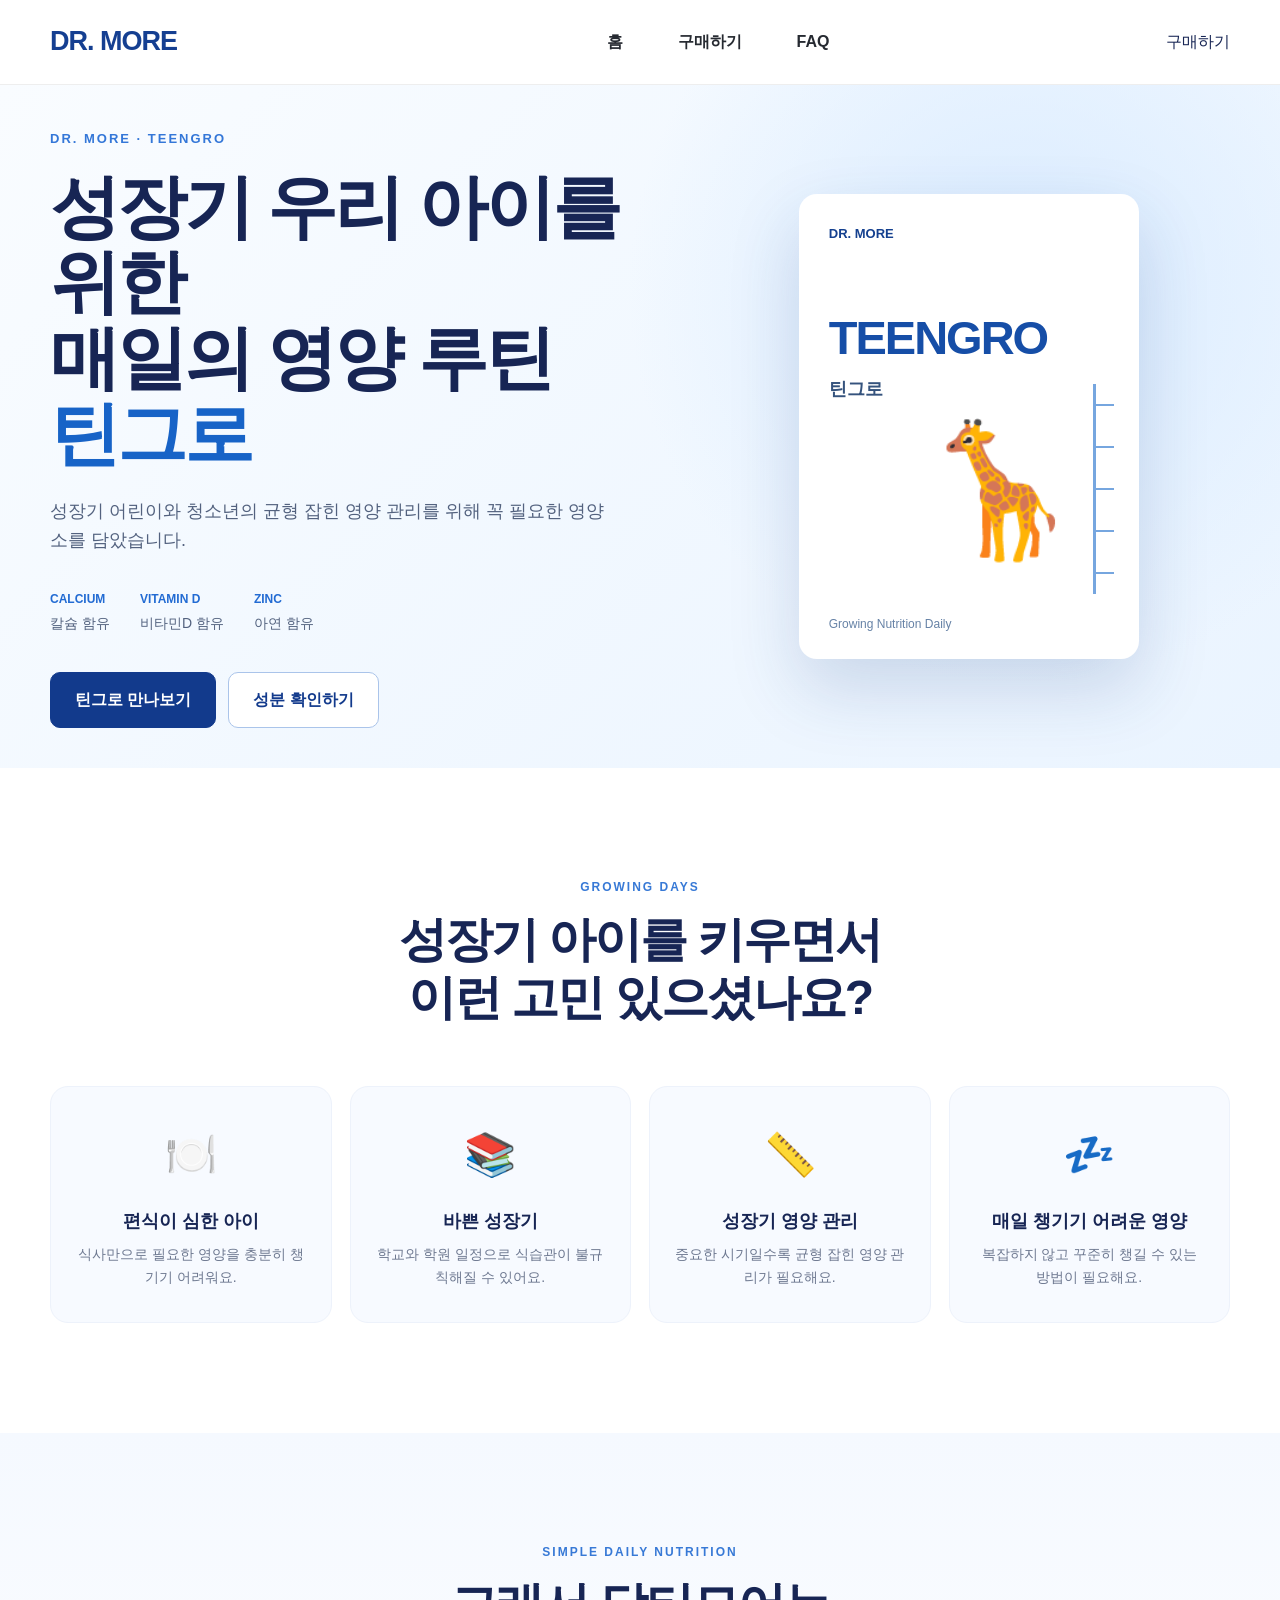
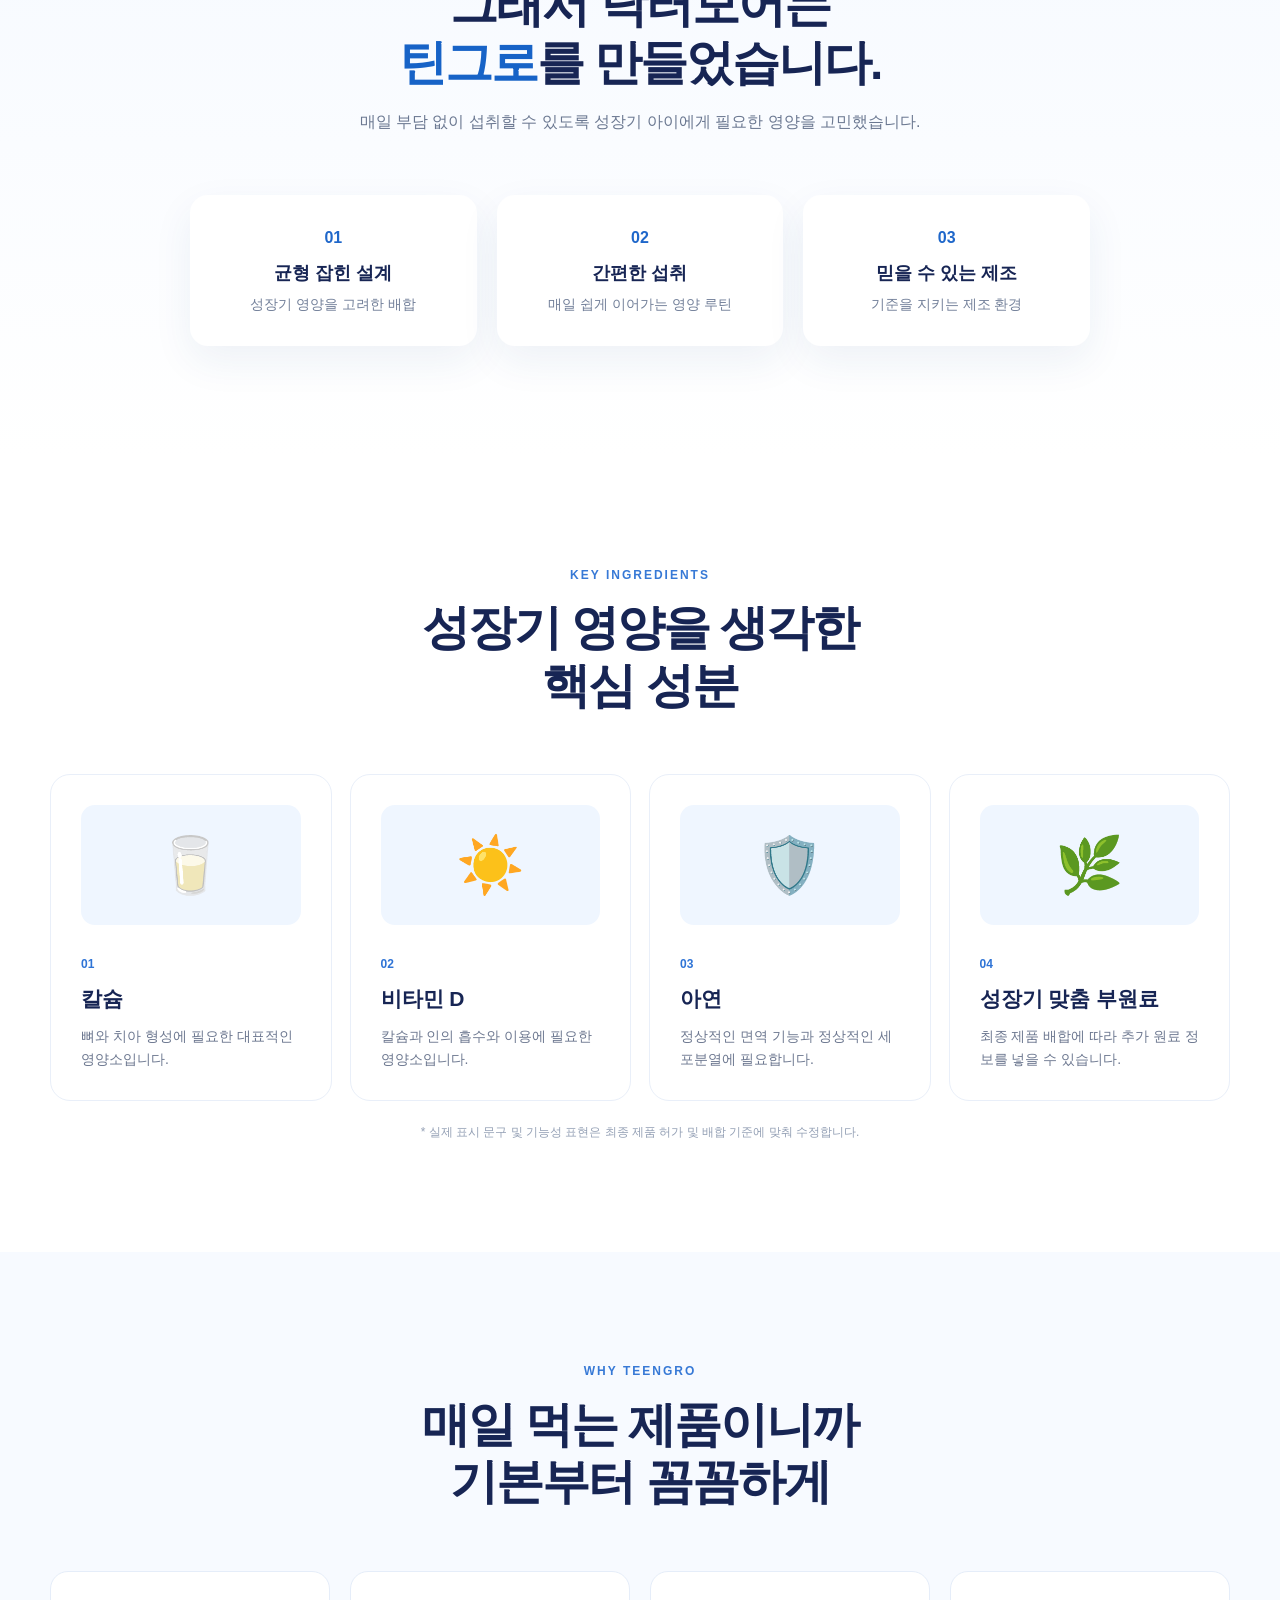
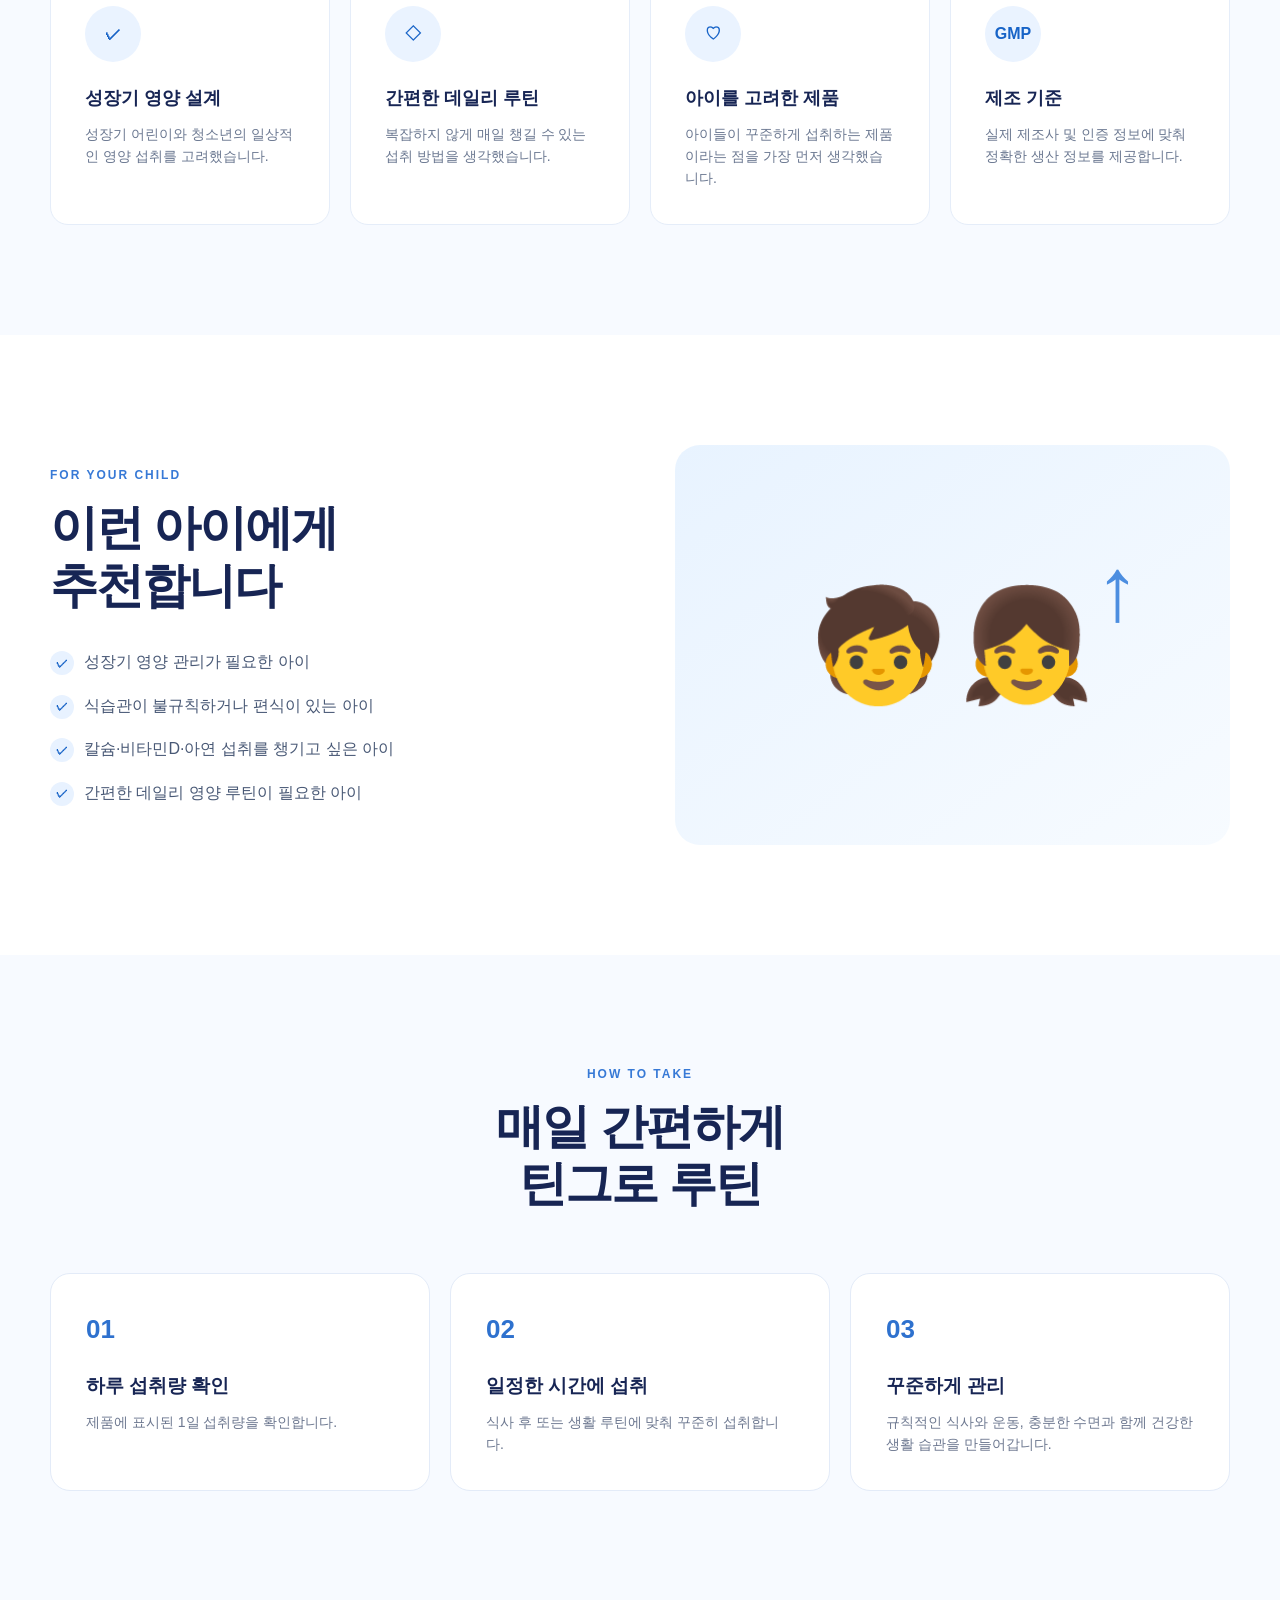
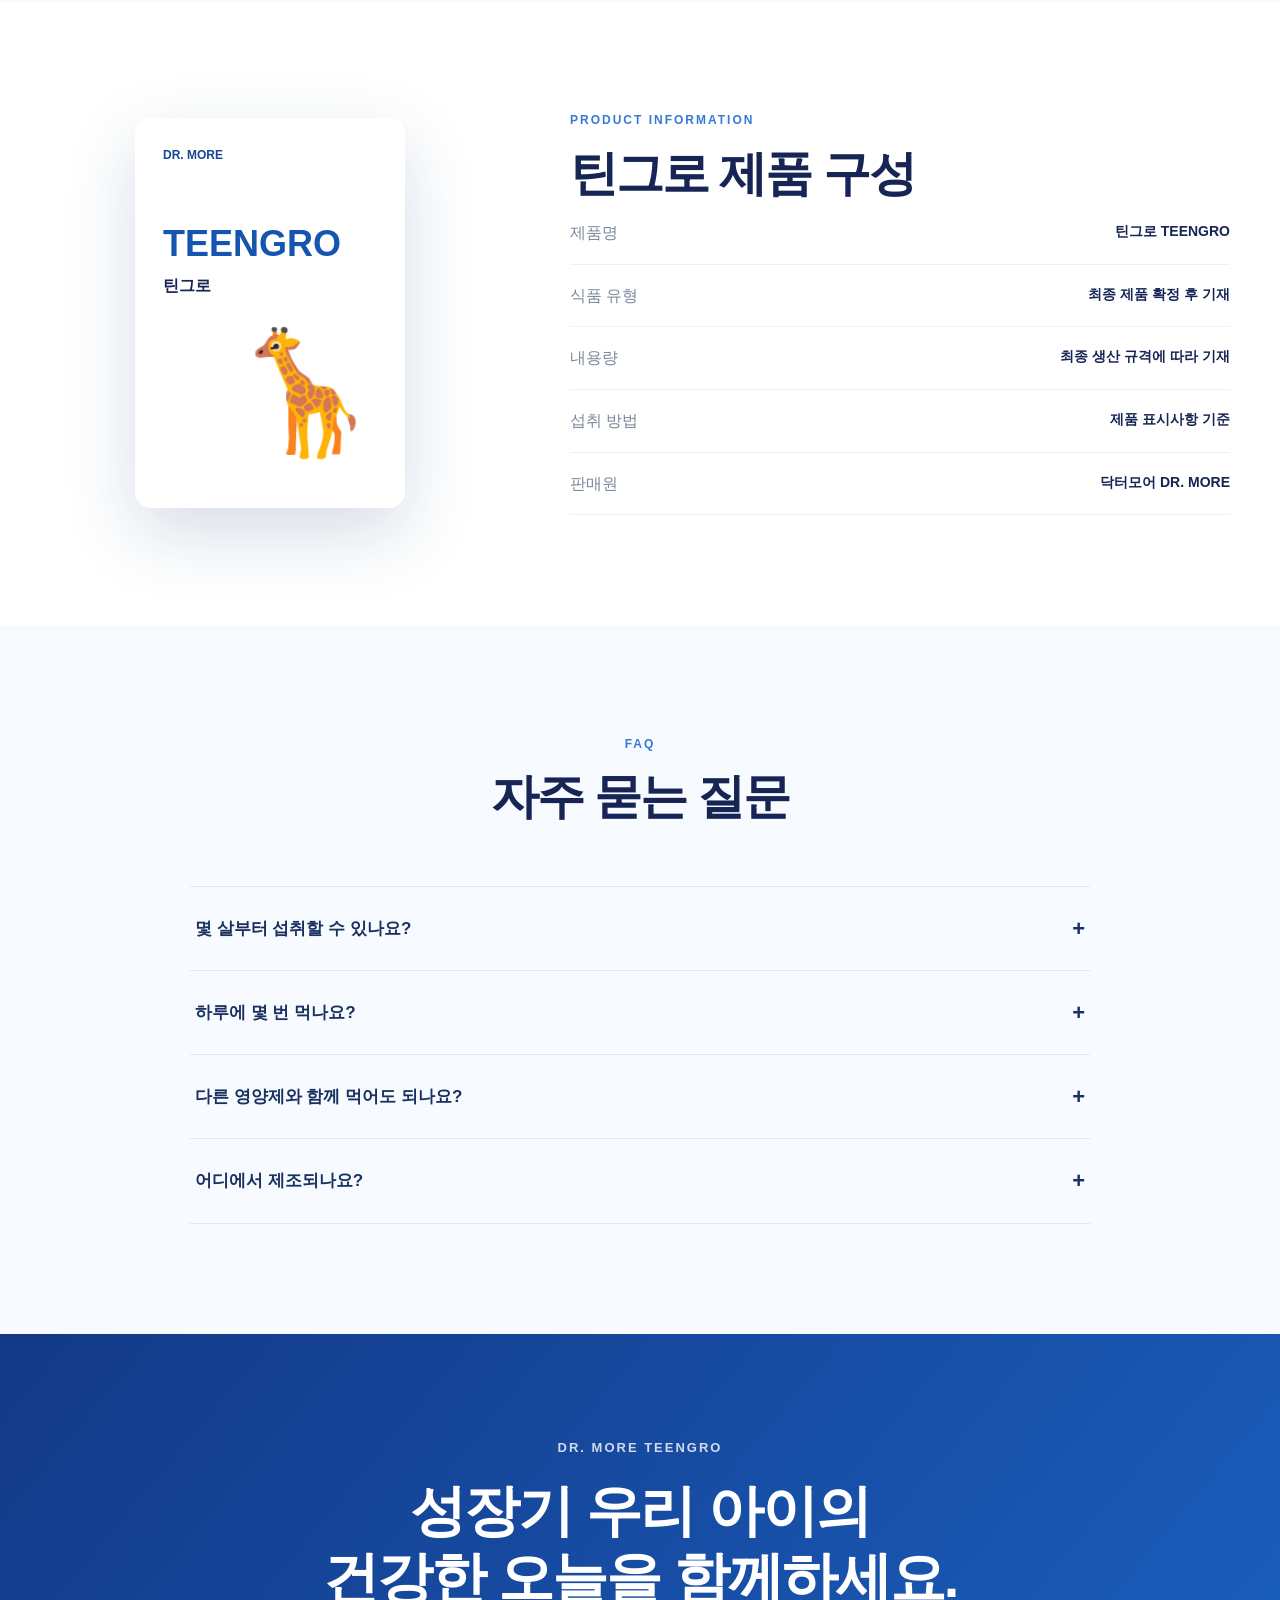
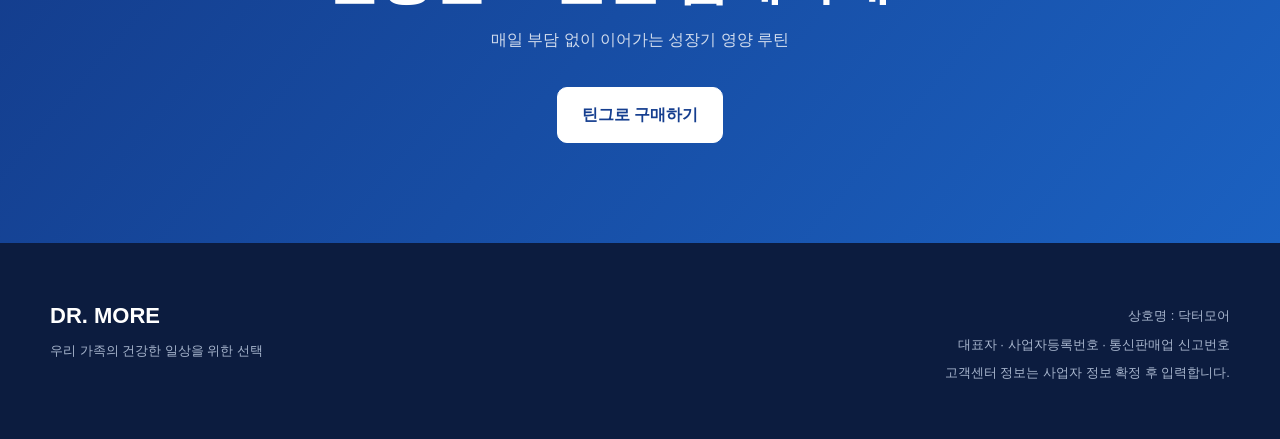
==== commit 2d6bc978: "틴그로 deleted" ====
--- a/index.html
+++ b/index.html
@@ -24,7 +24,6 @@
 
         <nav class="nav-menu">
             <a href="index.html">홈</a>
-            <a href="product.html">틴그로</a>
             <a href="shop.html">구매하기</a>
             <a href="faq.html">FAQ</a>
         </nav>
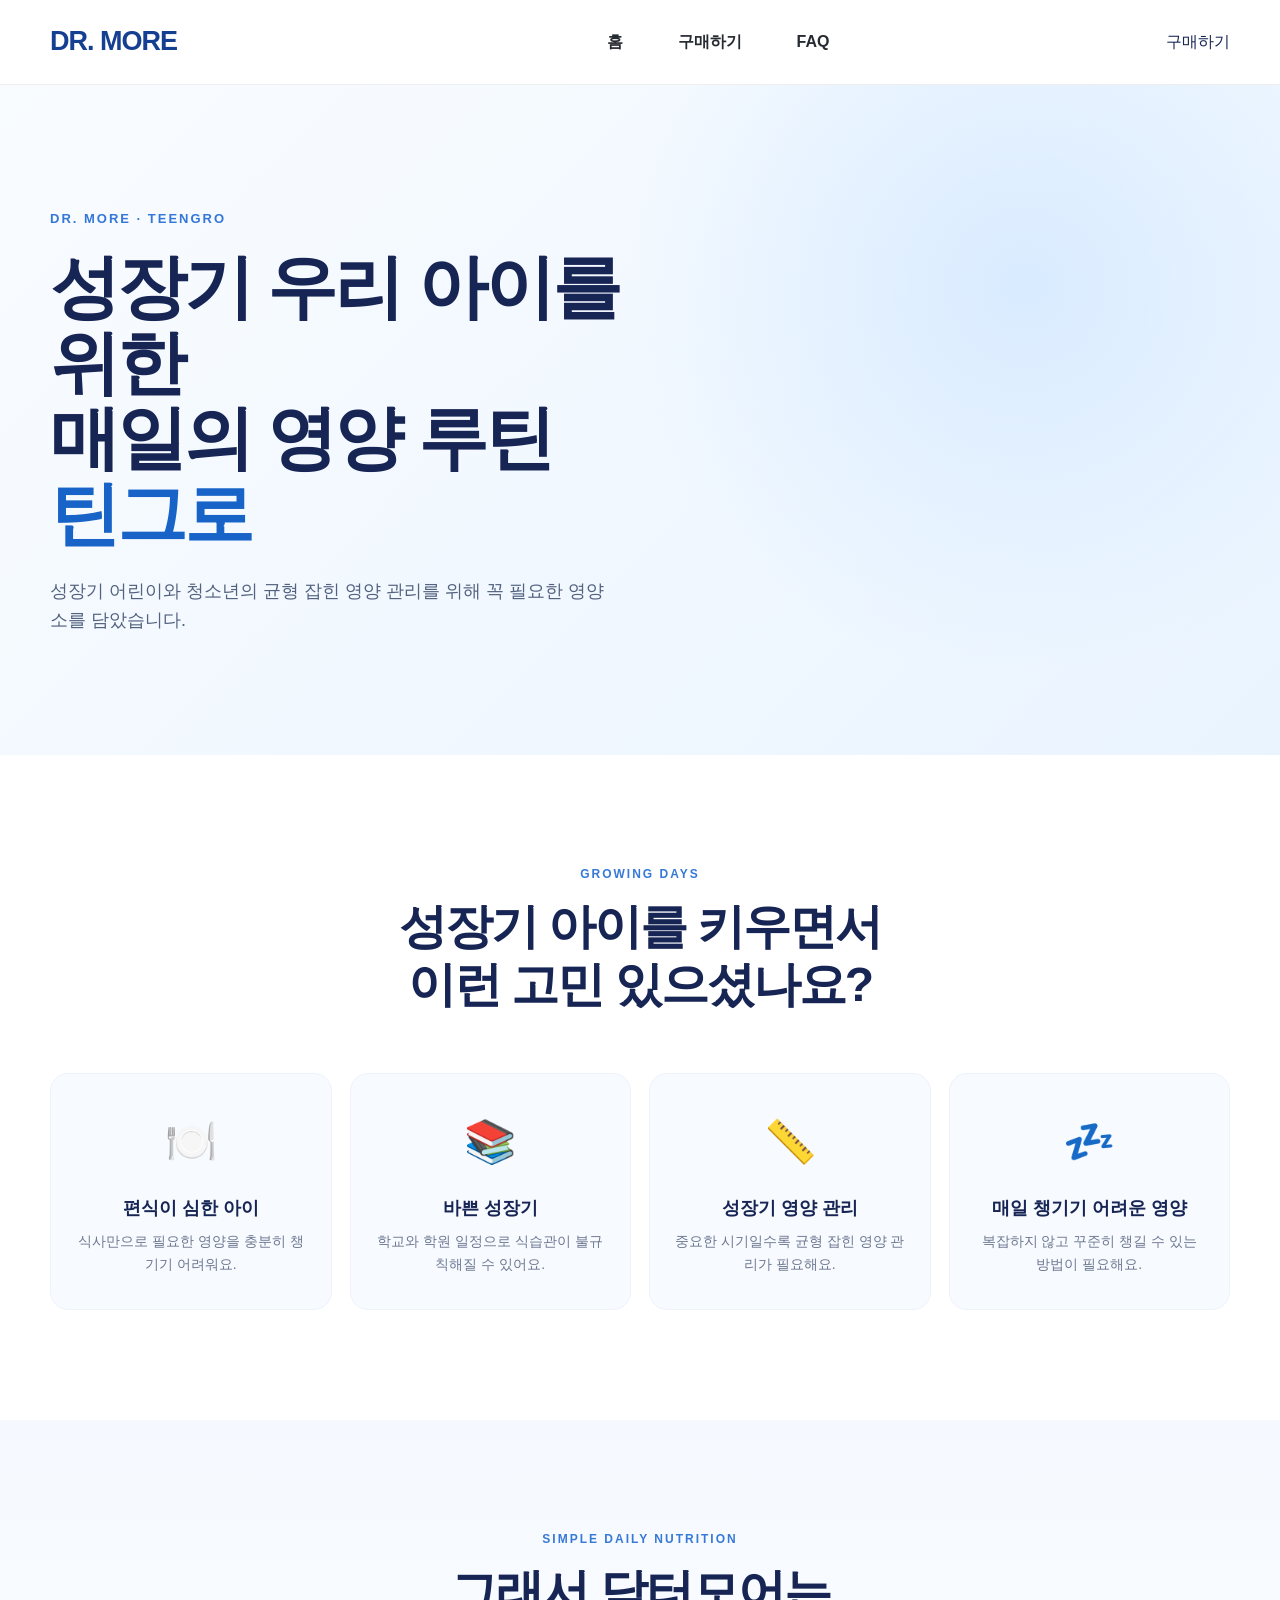
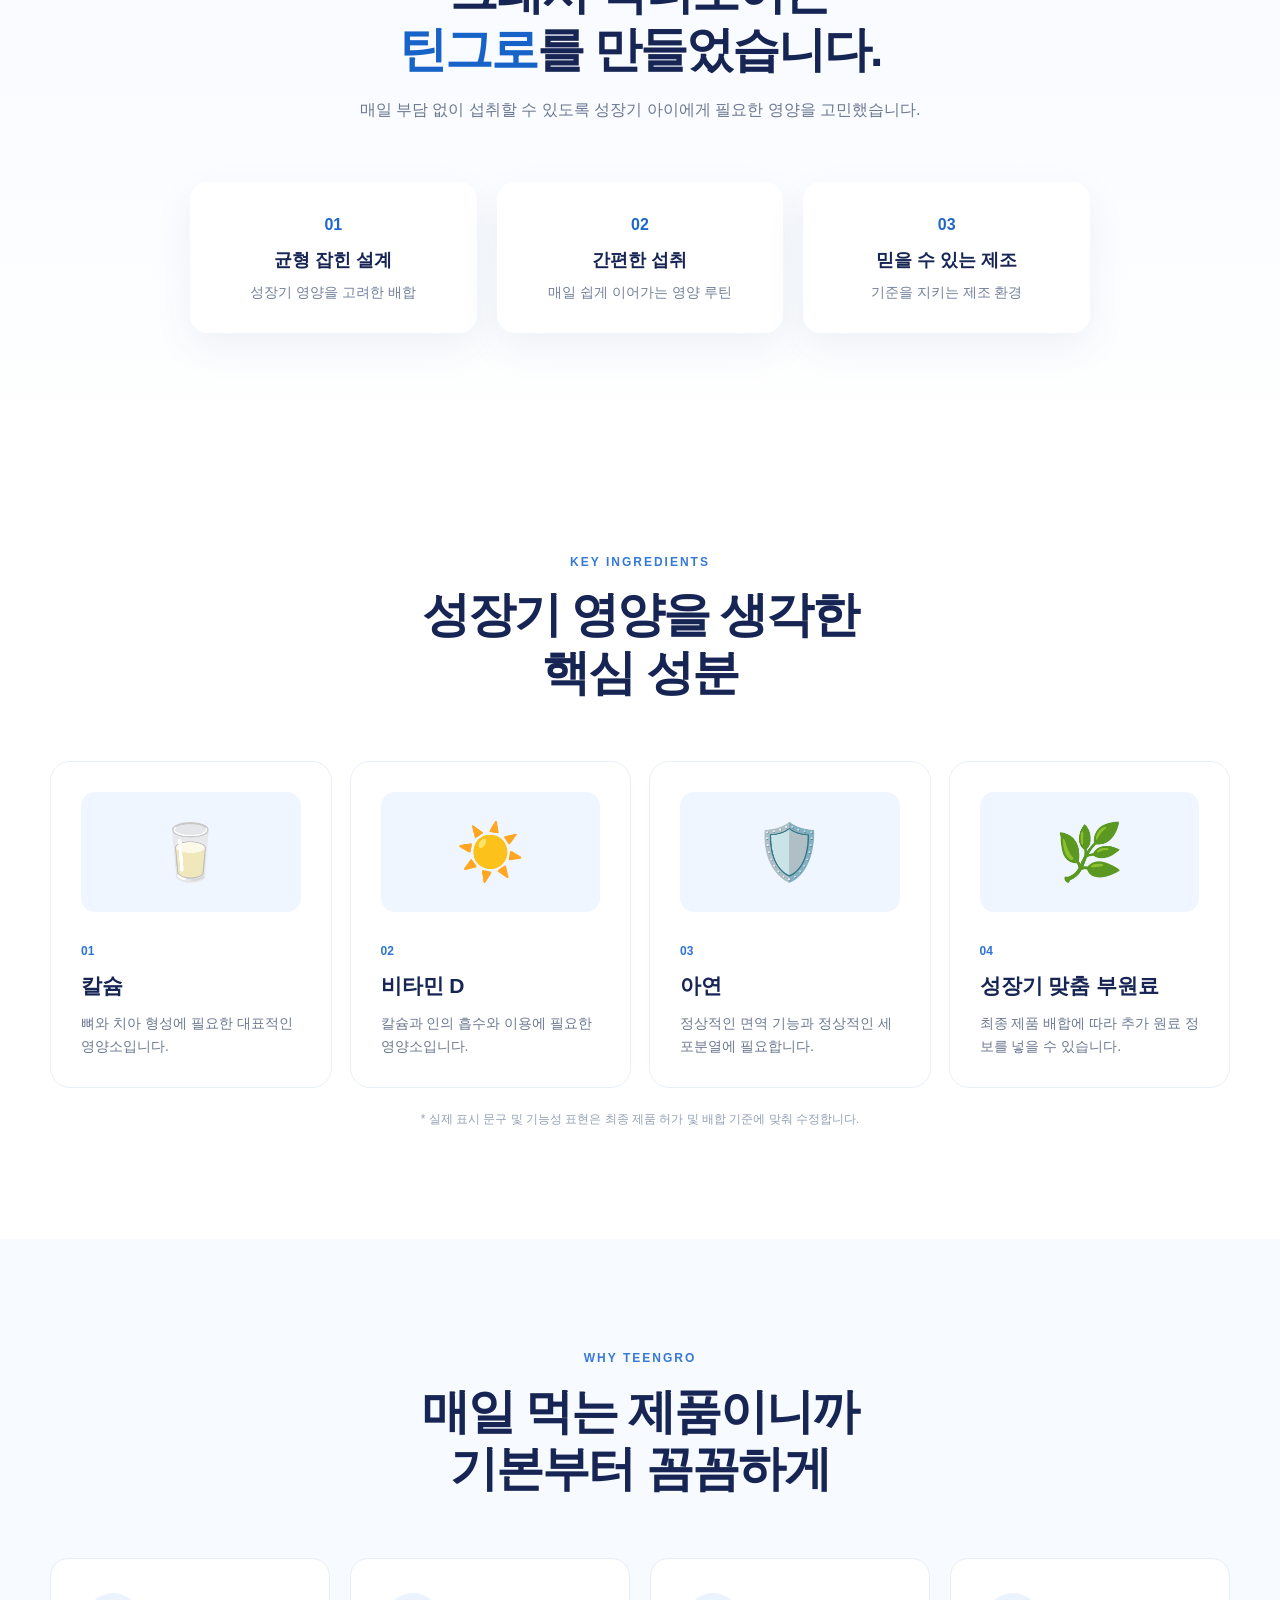
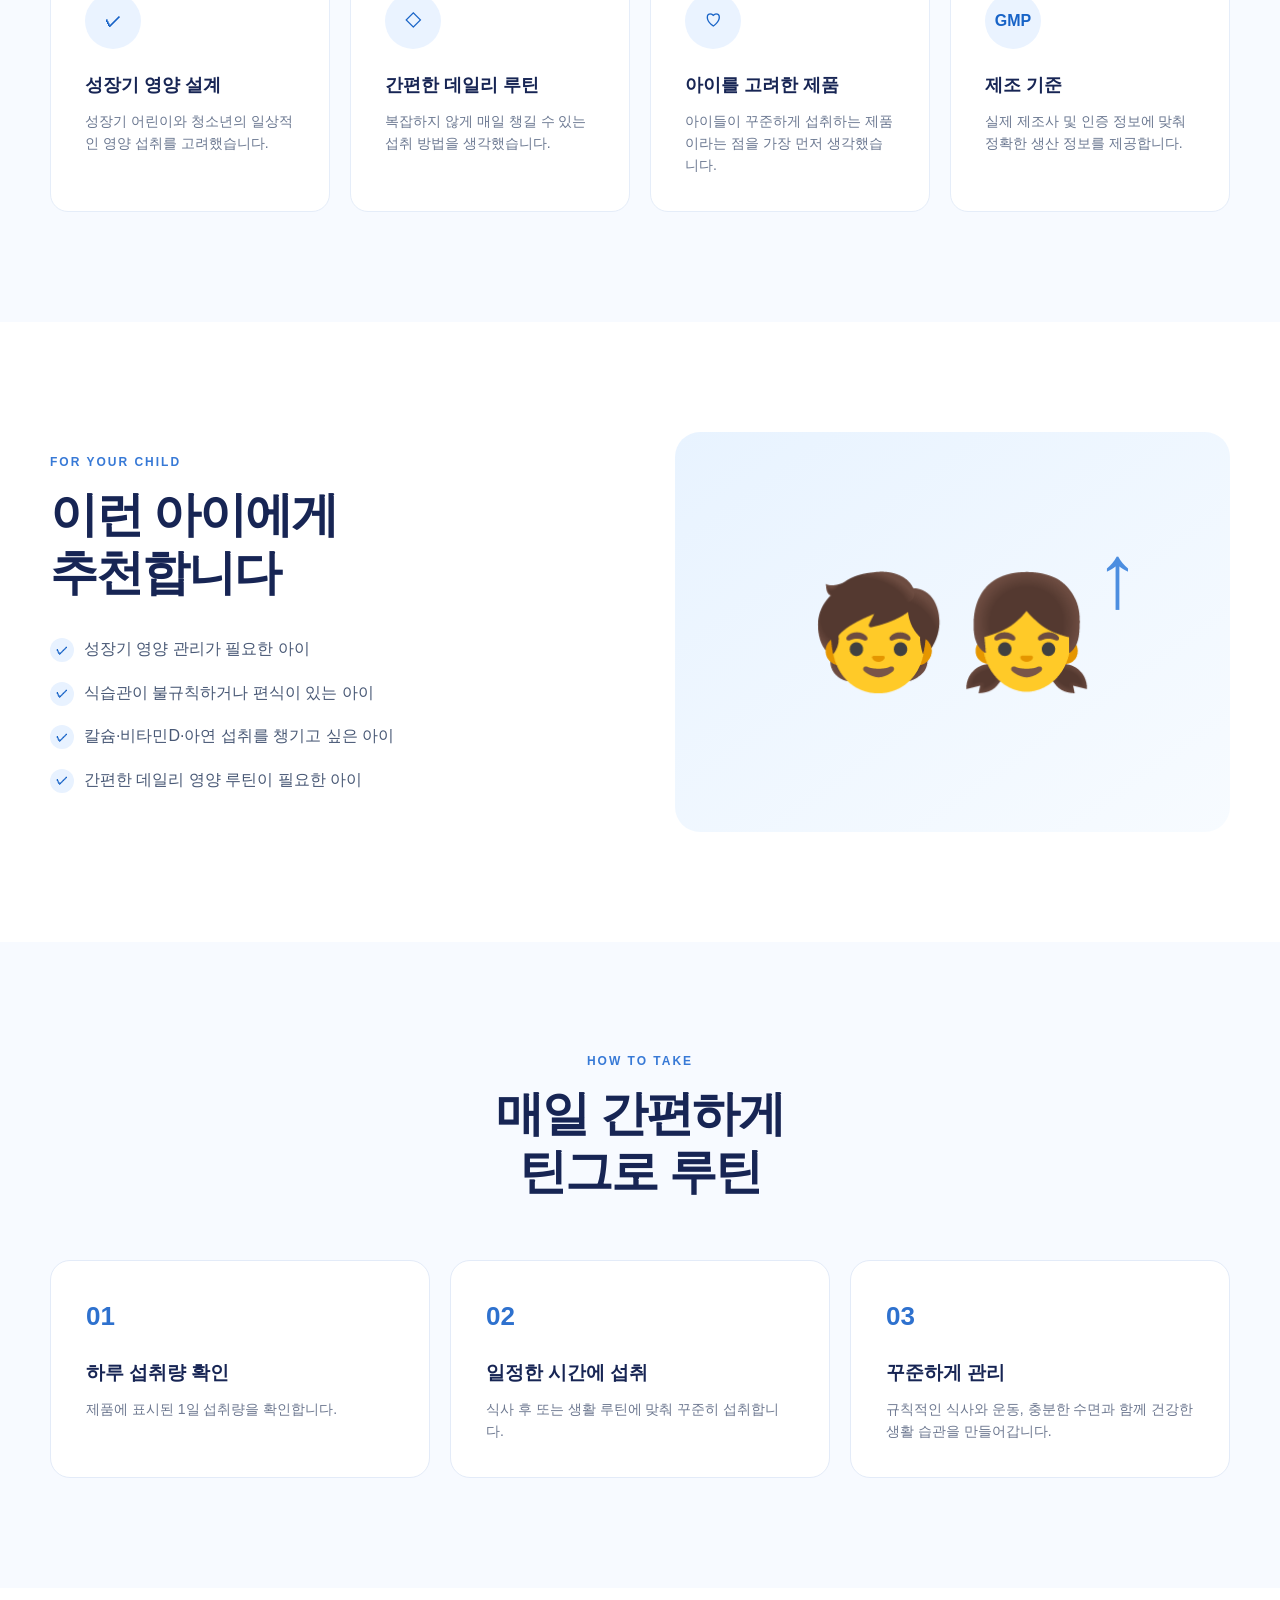
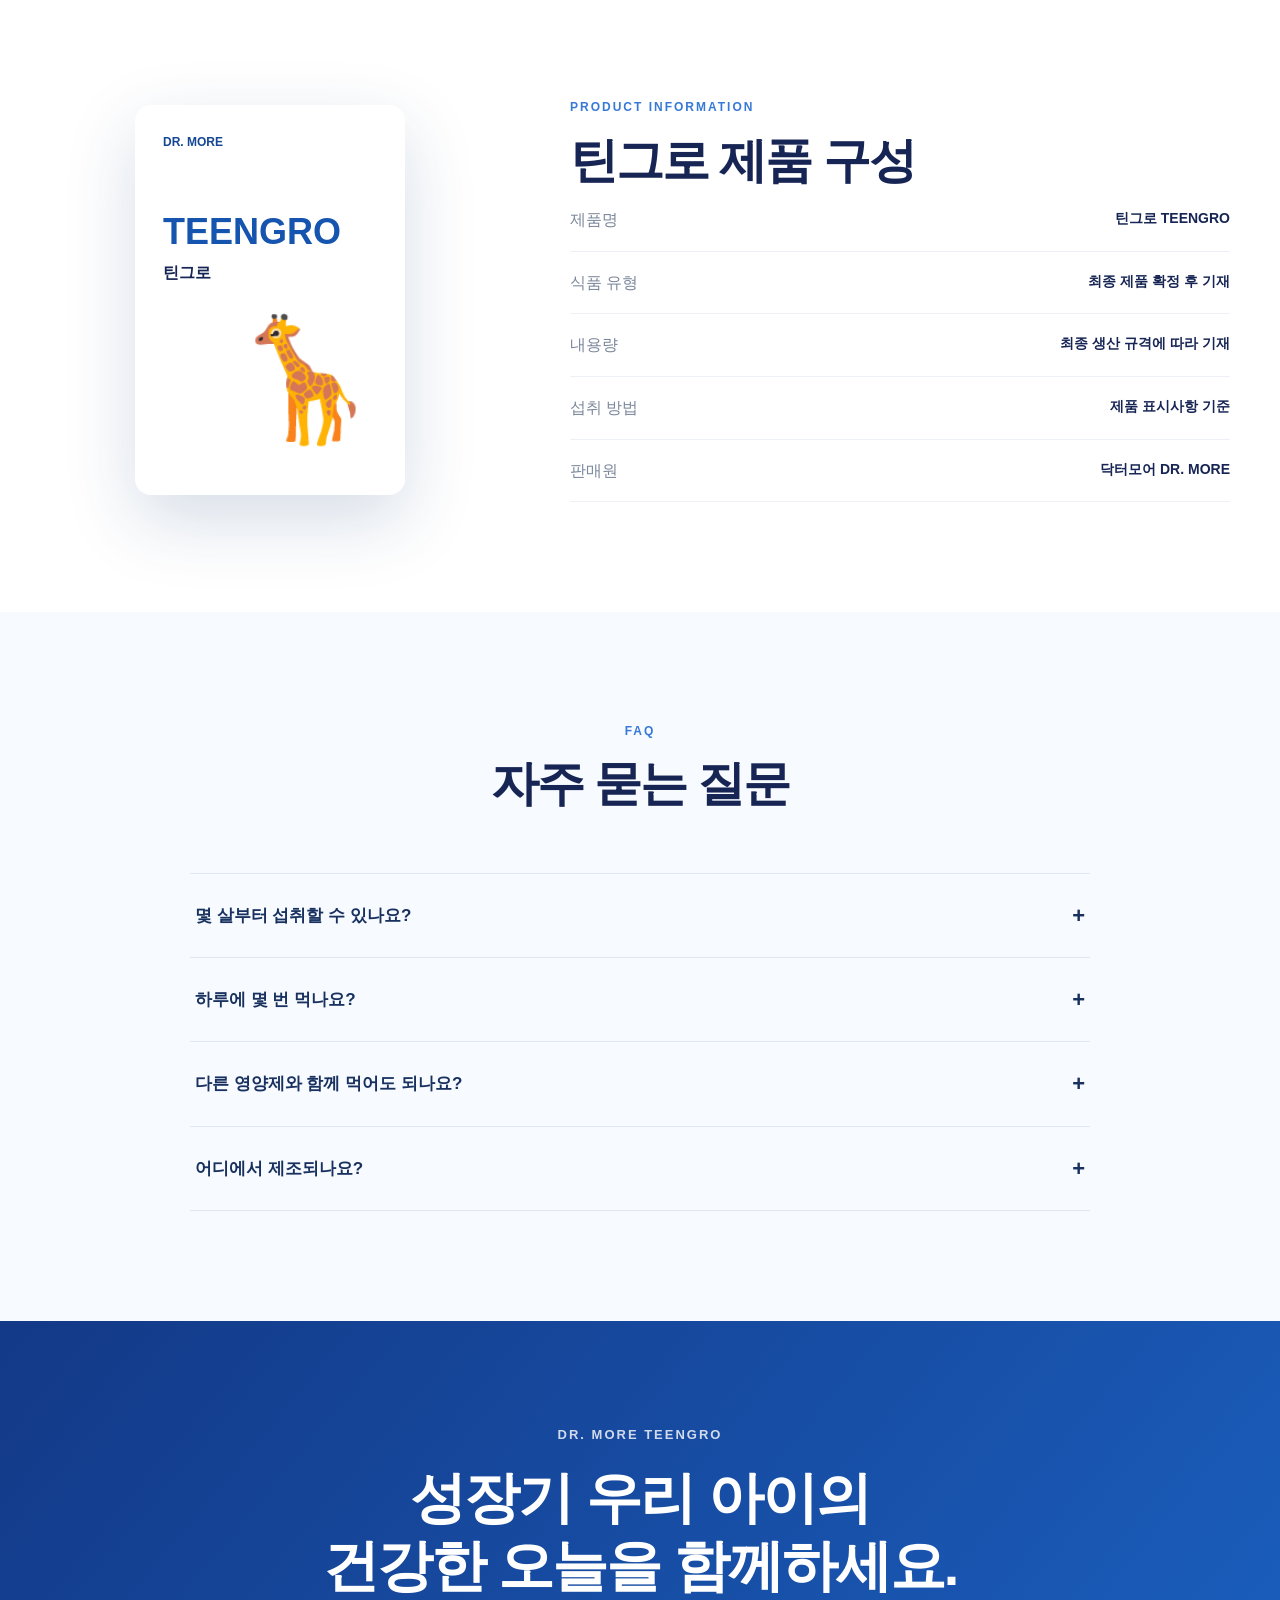
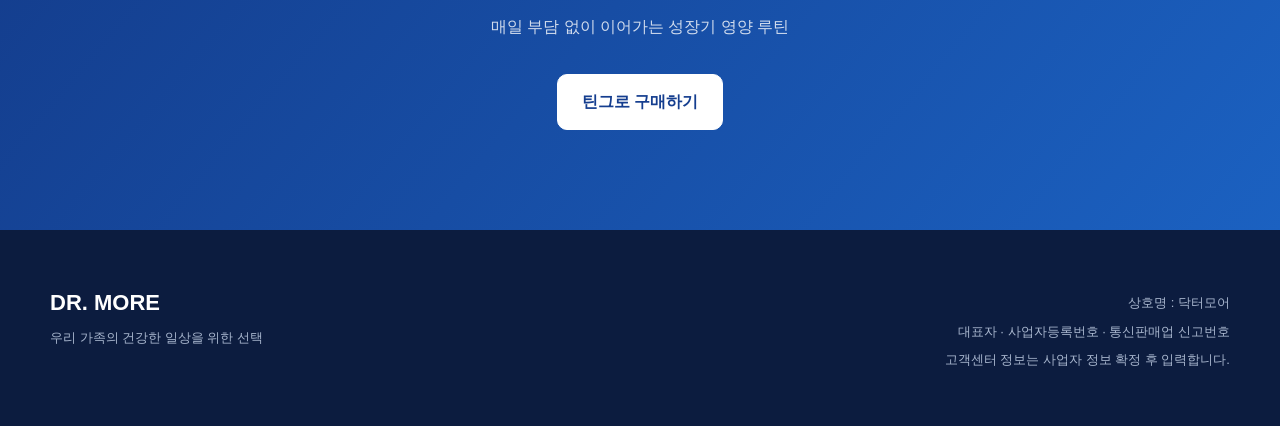
==== commit 58ccb670: "Update the webpage" ====
--- a/index.html
+++ b/index.html
@@ -61,71 +61,11 @@
                 꼭 필요한 영양소를 담았습니다.
             </p>
 
-            <div class="hero-points">
-
-                <div>
-                    <strong>CALCIUM</strong>
-                    <span>칼슘 함유</span>
-                </div>
-
-                <div>
-                    <strong>VITAMIN D</strong>
-                    <span>비타민D 함유</span>
-                </div>
-
-                <div>
-                    <strong>ZINC</strong>
-                    <span>아연 함유</span>
-                </div>
-
-            </div>
-
-            <div class="hero-buttons">
-                <a href="#buy" class="btn-primary">
-                    틴그로 만나보기
-                </a>
-
-                <a href="#ingredients" class="btn-secondary">
-                    성분 확인하기
-                </a>
-            </div>
-
-        </div>
-
-
-        <div class="hero-product">
-
-            <div class="product-card">
-
-                <div class="brand-small">DR. MORE</div>
-
-                <div class="product-name">
-                    TEENGRO
-                </div>
-
-                <div class="product-korean">
-                    틴그로
-                </div>
-
-                <div class="growth-graphic">
-
-                    <div class="giraffe">
-                        🦒
-                    </div>
-
-                    <div class="height-line">
-                        <span></span>
-                        <span></span>
-                        <span></span>
-                        <span></span>
-                        <span></span>
-                    </div>
-
-                </div>
-
-                <div class="product-bottom">
-                    Growing Nutrition Daily
-                </div>
+    
+
+        </div>
+
+
 
             </div>
 
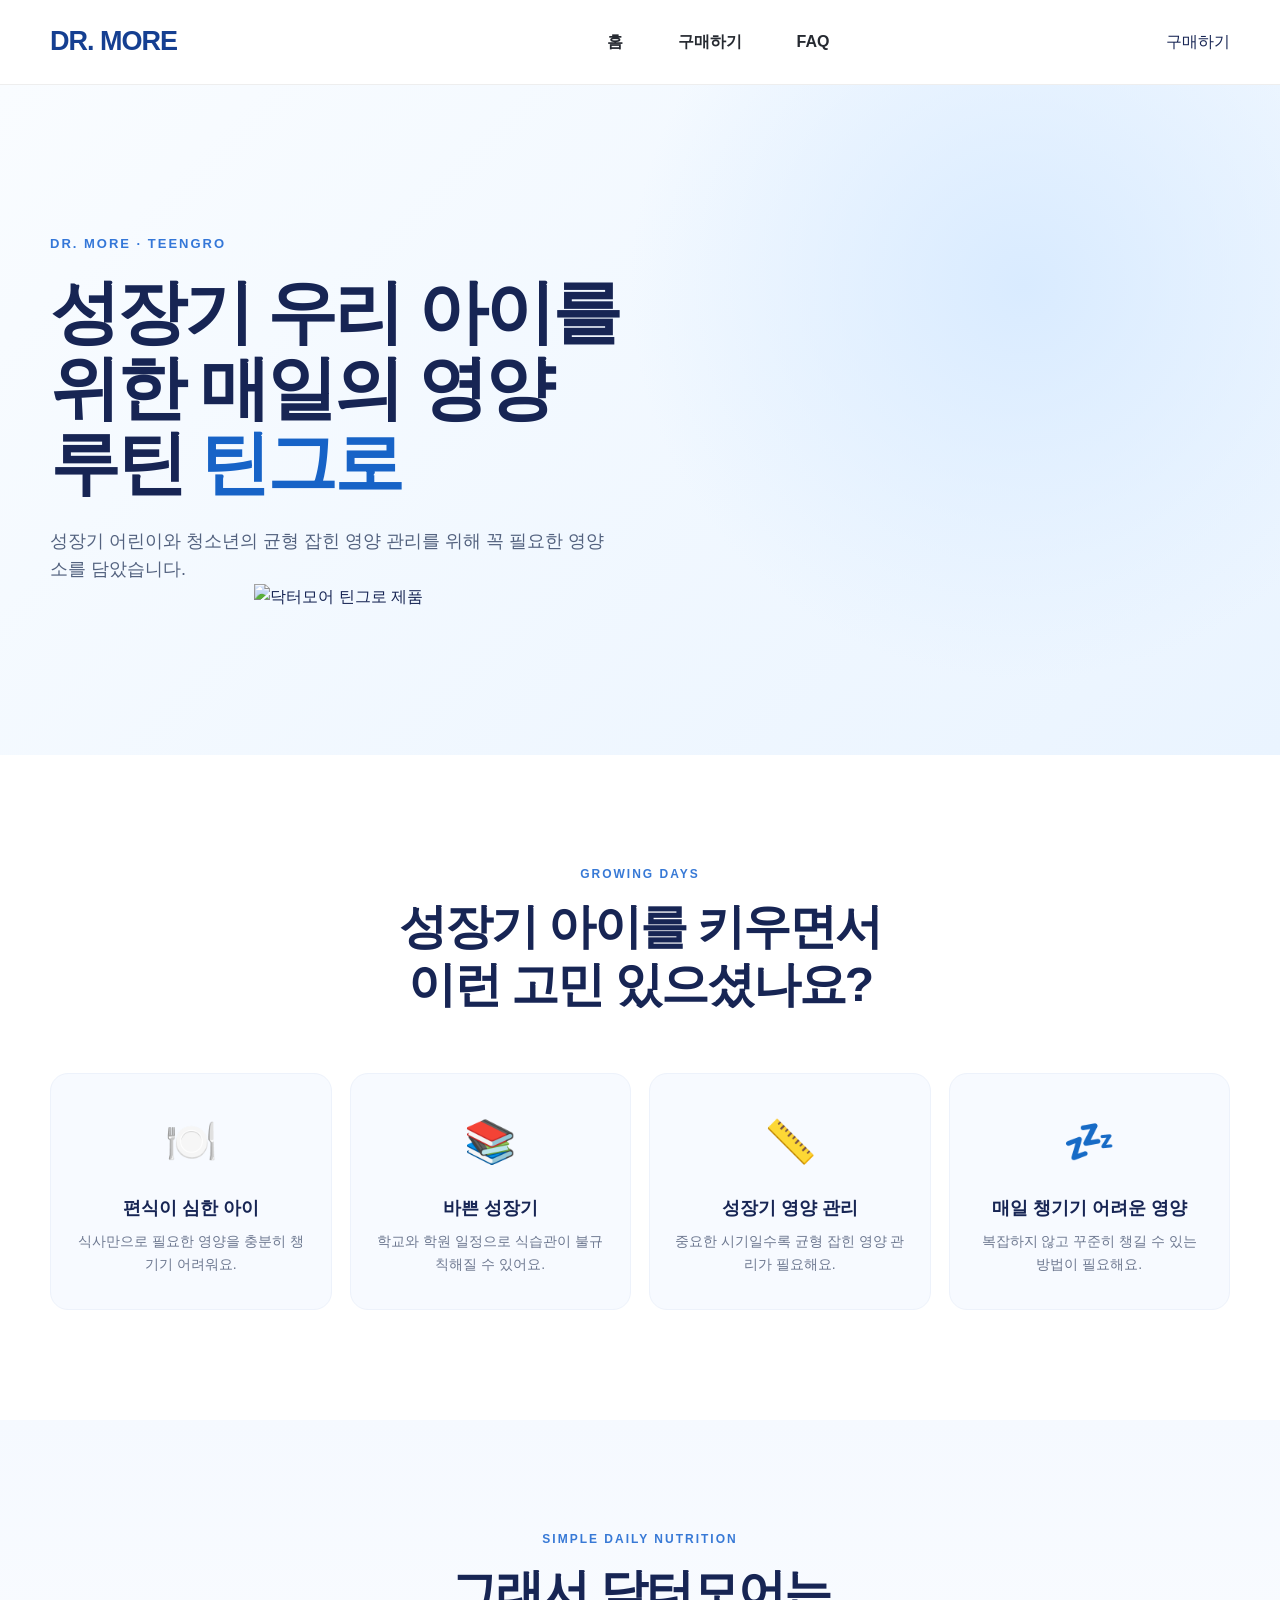
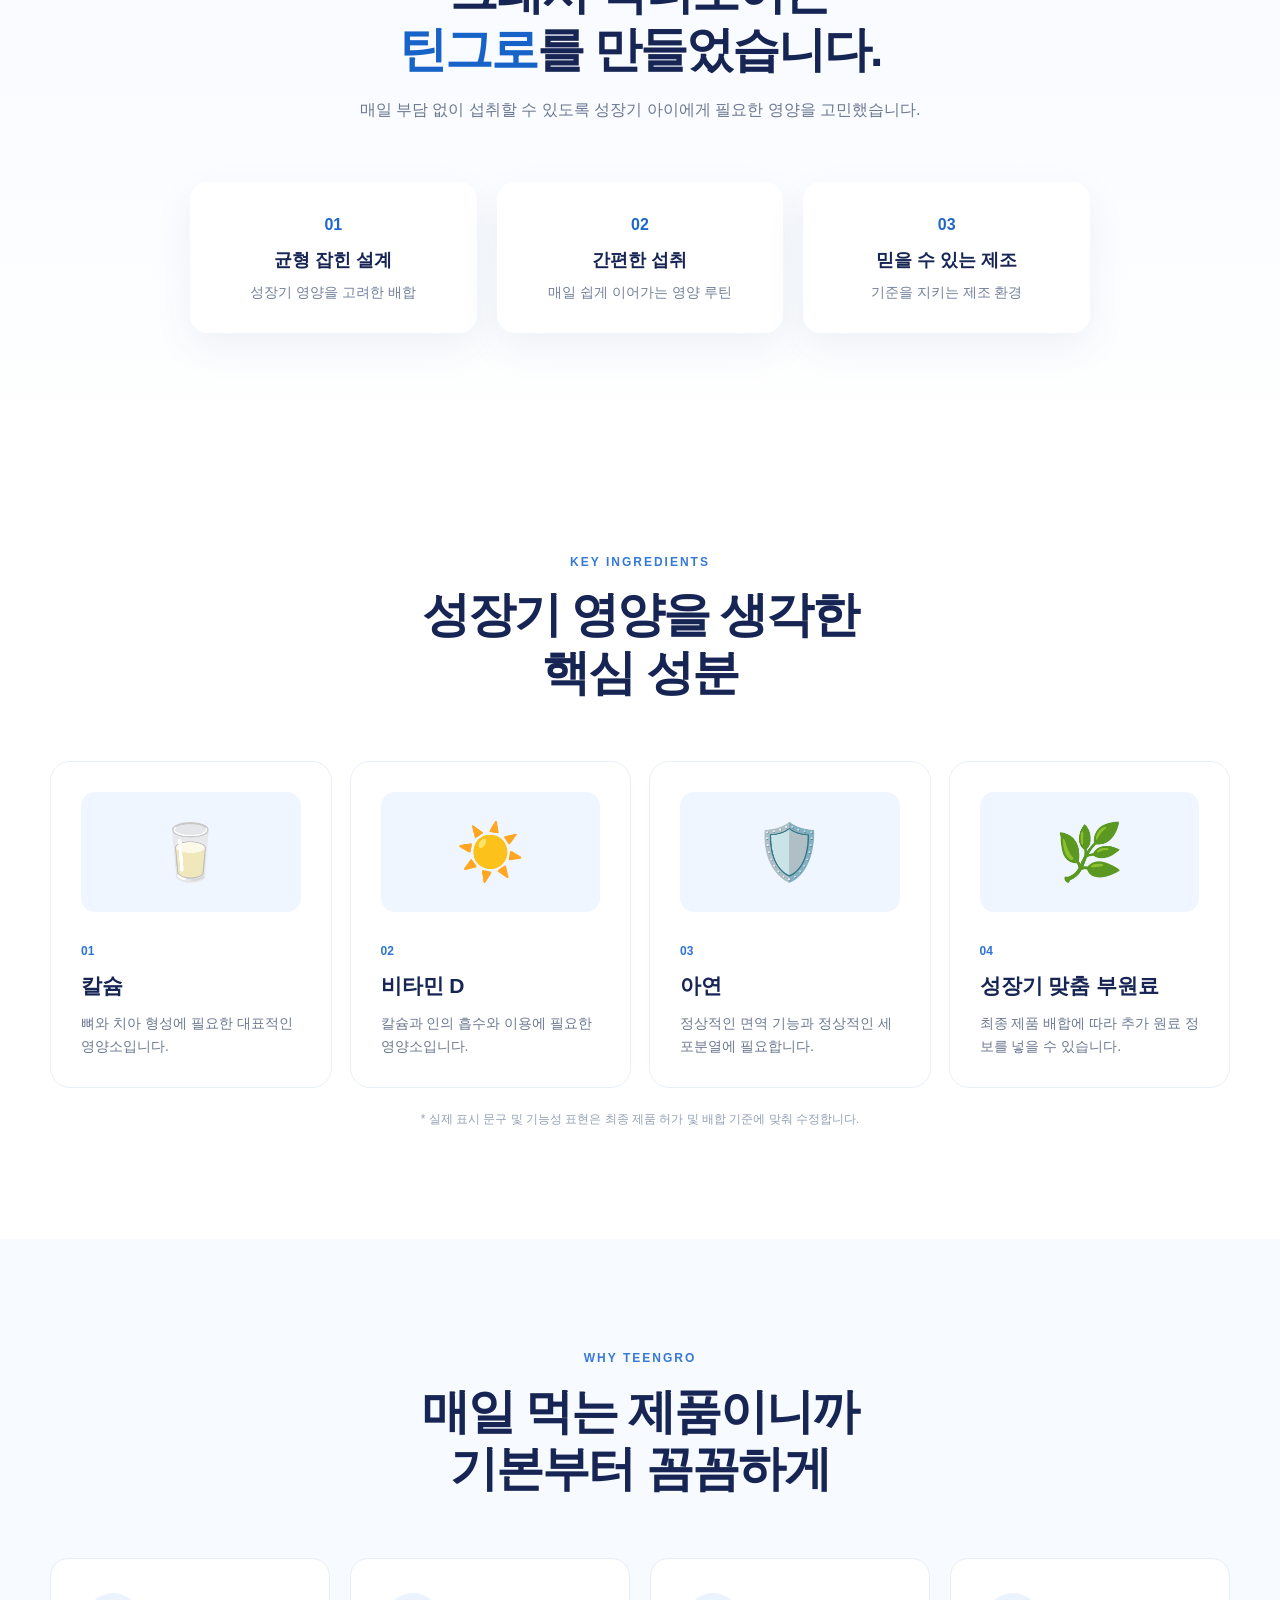
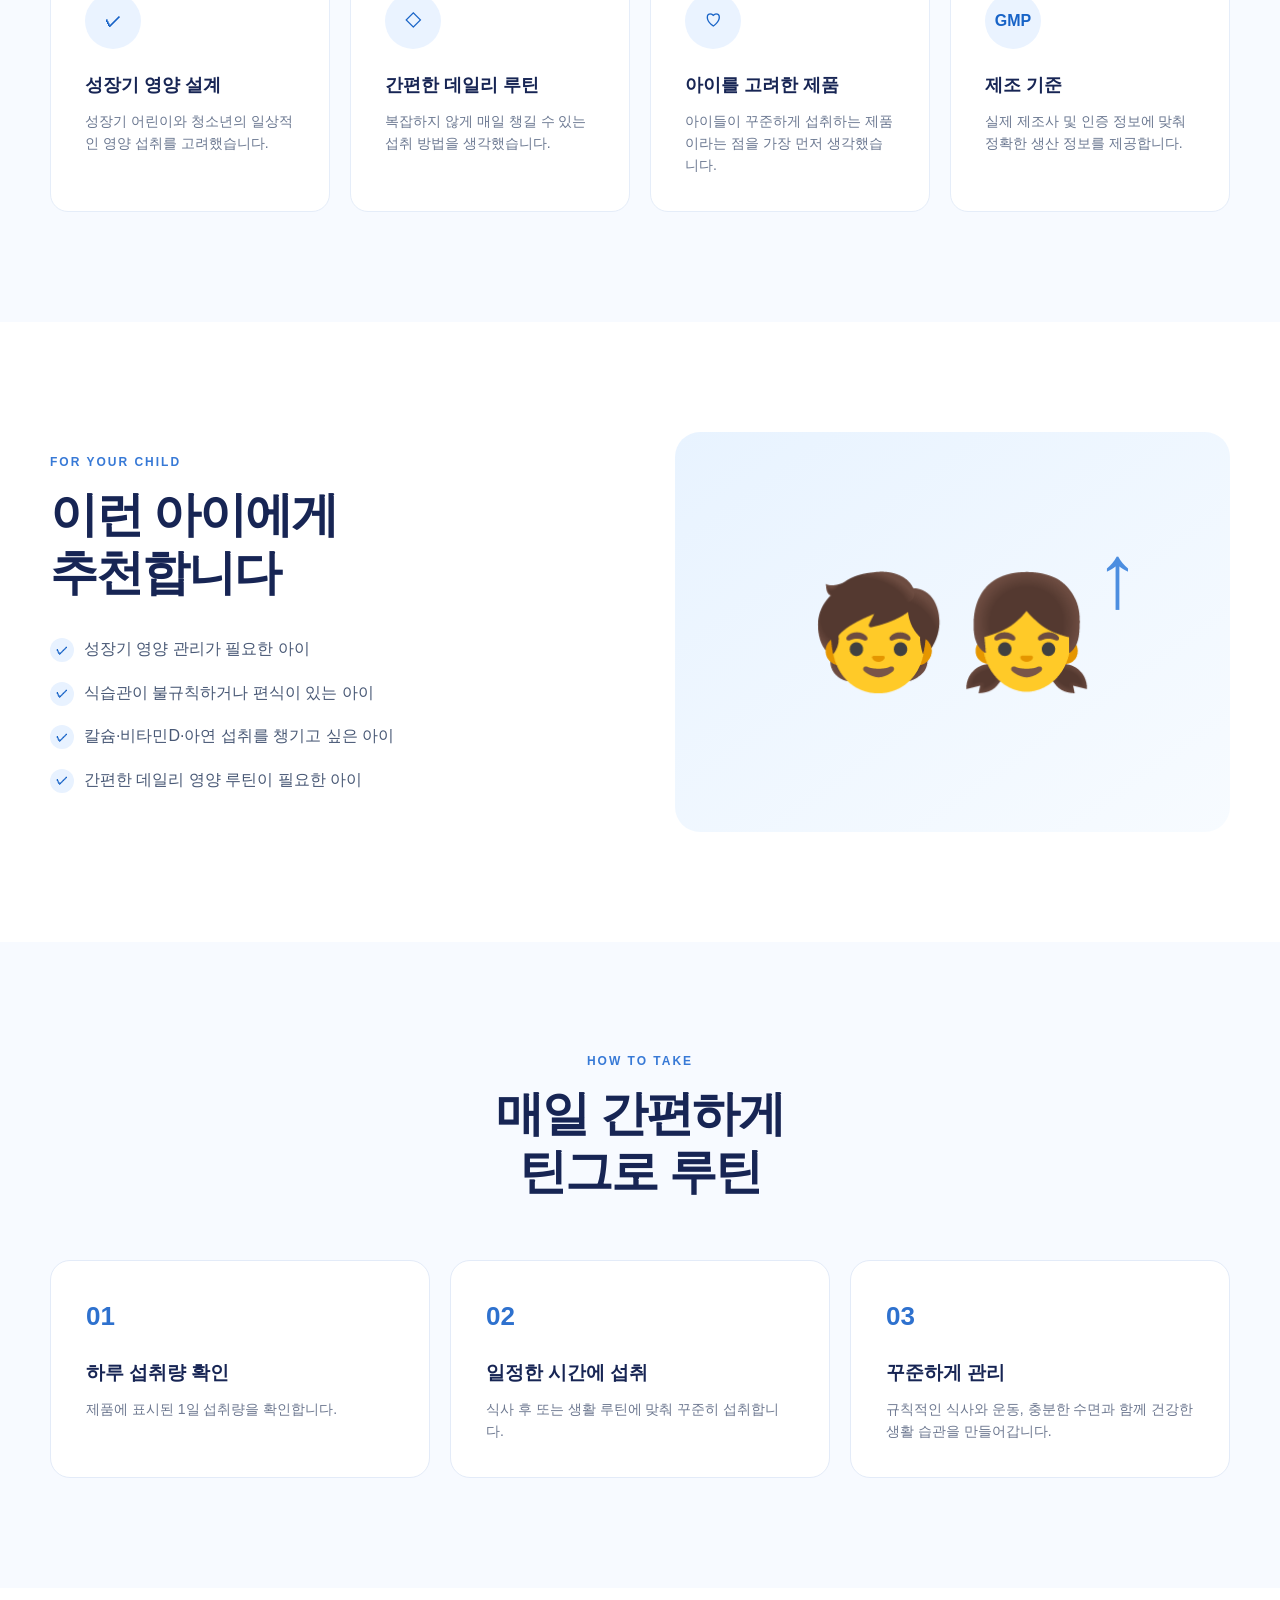
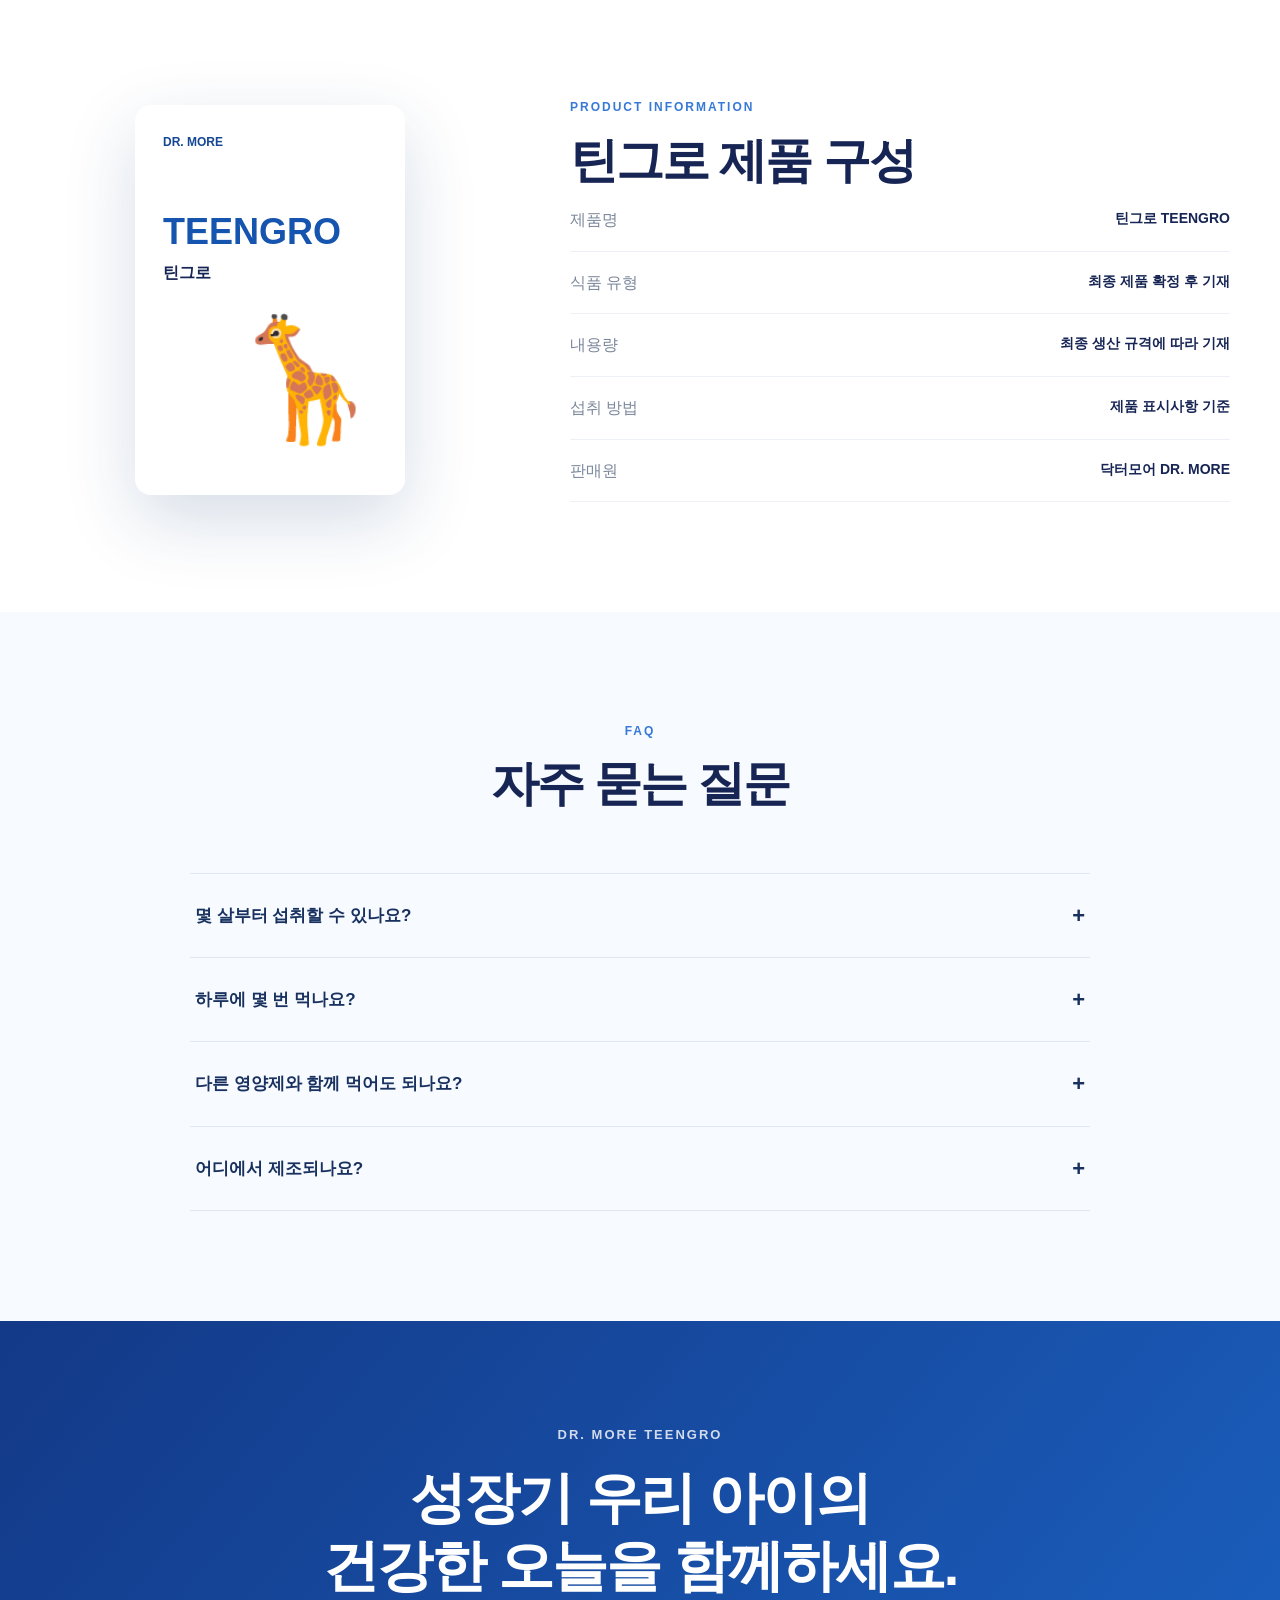
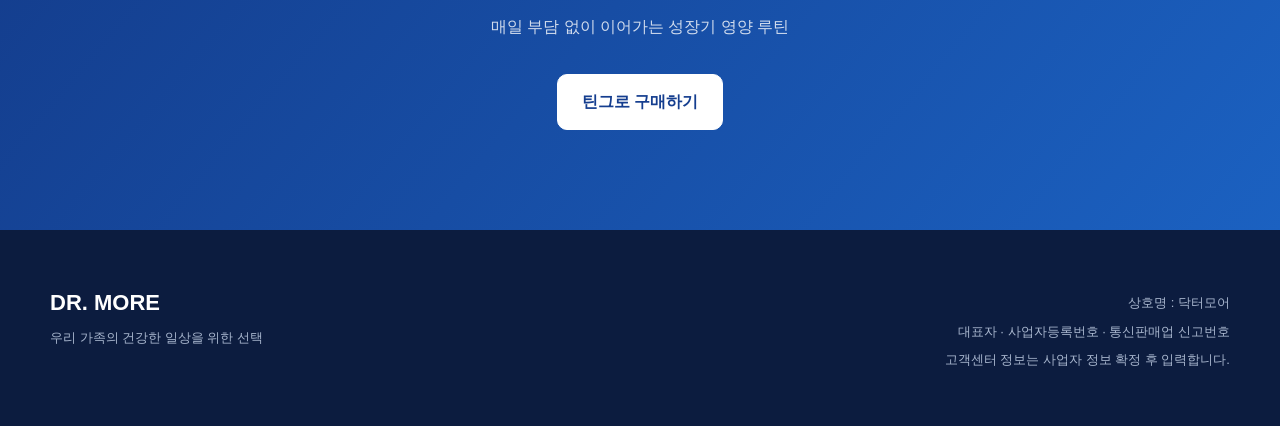
==== commit 59dce5ef: "Editing" ====
--- a/index.html
+++ b/index.html
@@ -50,26 +50,25 @@
                 DR. MORE · TEENGRO
             </div>
 
-            <h1>
-                성장기 우리 아이를 위한<br />
-                매일의 영양 루틴
-                <span>틴그로</span>
-            </h1>
-
-            <p class="hero-description">
-                성장기 어린이와 청소년의 균형 잡힌 영양 관리를 위해
-                꼭 필요한 영양소를 담았습니다.
-            </p>
+      <h1>
+        성장기 우리 아이를 위한 매일의 영양 루틴
+        <span>틴그로</span>
+      </h1>
+
+      <p class="hero-description">
+        성장기 어린이와 청소년의 균형 잡힌 영양 관리를 위해
+        꼭 필요한 영양소를 담았습니다.
+      </p>
 
     
 
-        </div>
-
-
-
-            </div>
-
-        </div>
+      <div class="hero-product">
+
+      <img
+        src="images/teengro-product.png"
+        alt="닥터모어 틴그로 제품"
+        class="hero-product-image"
+      >
 
     </div>
 
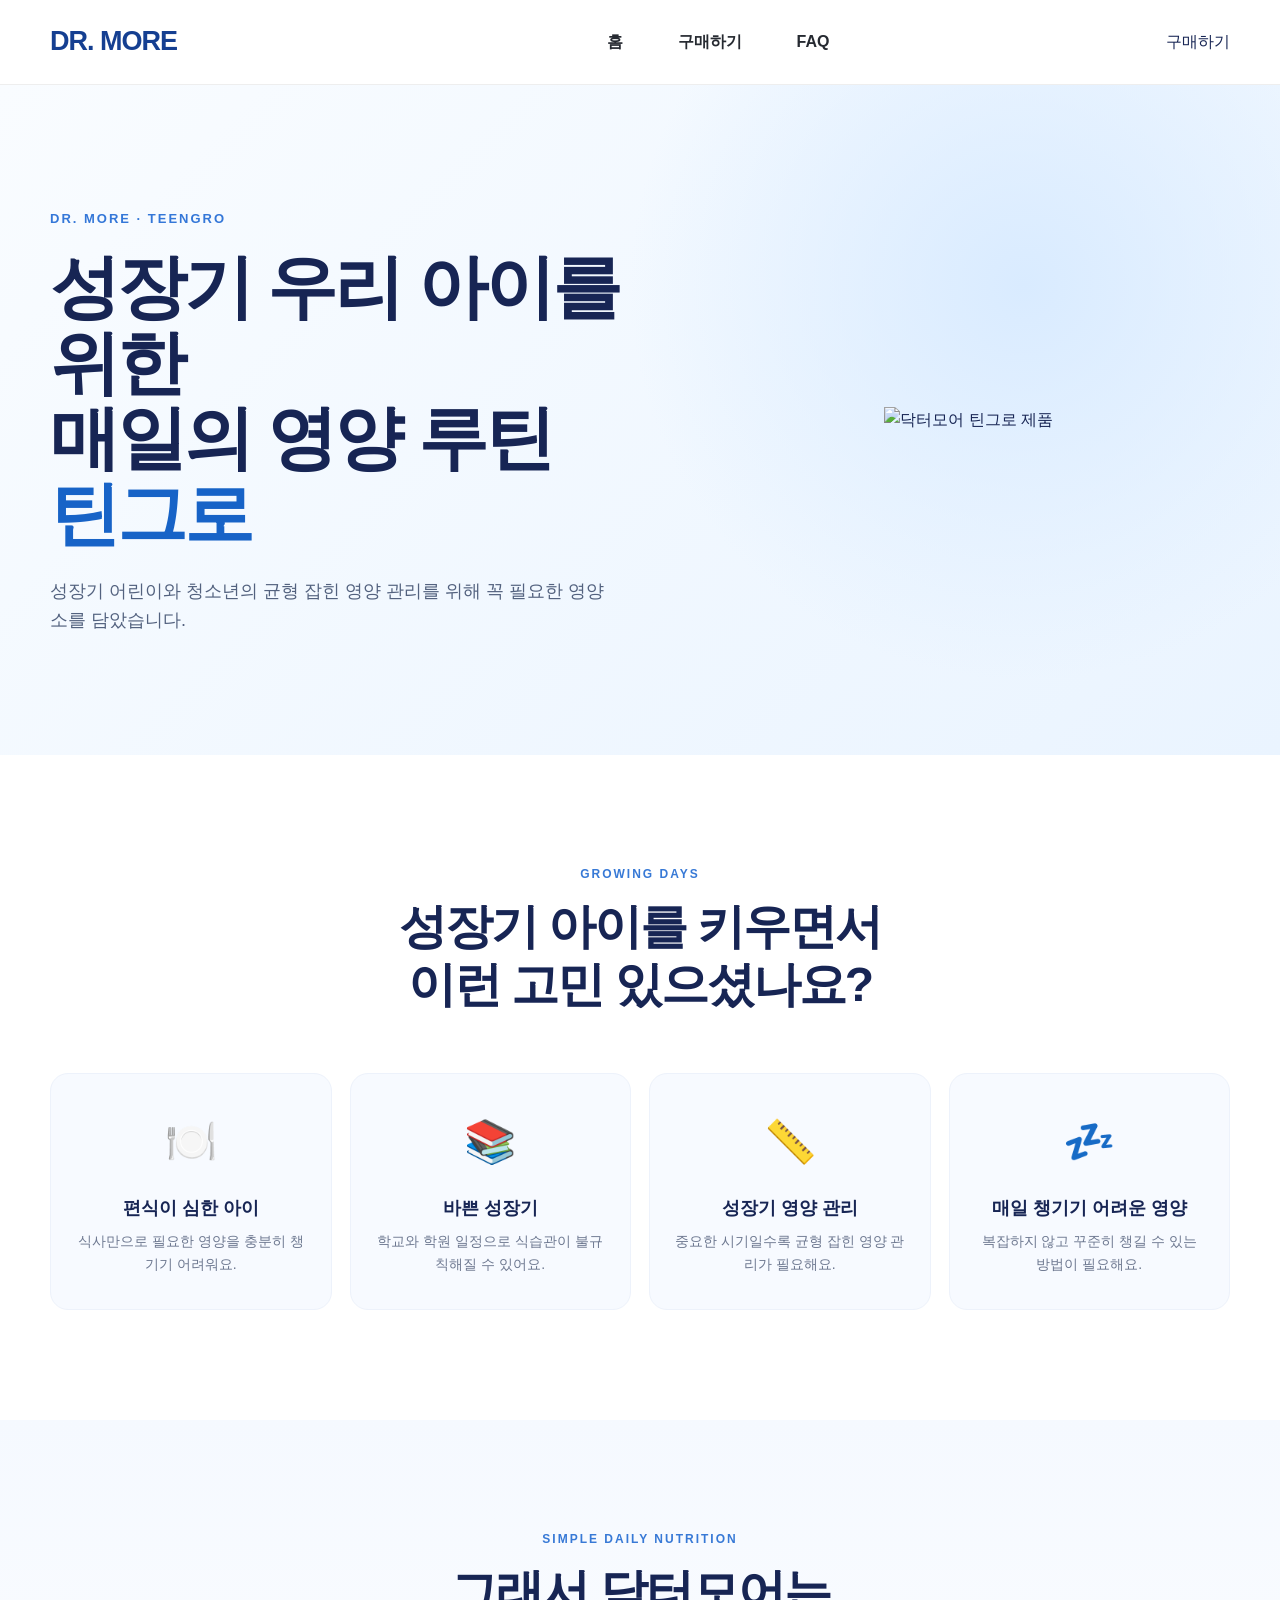
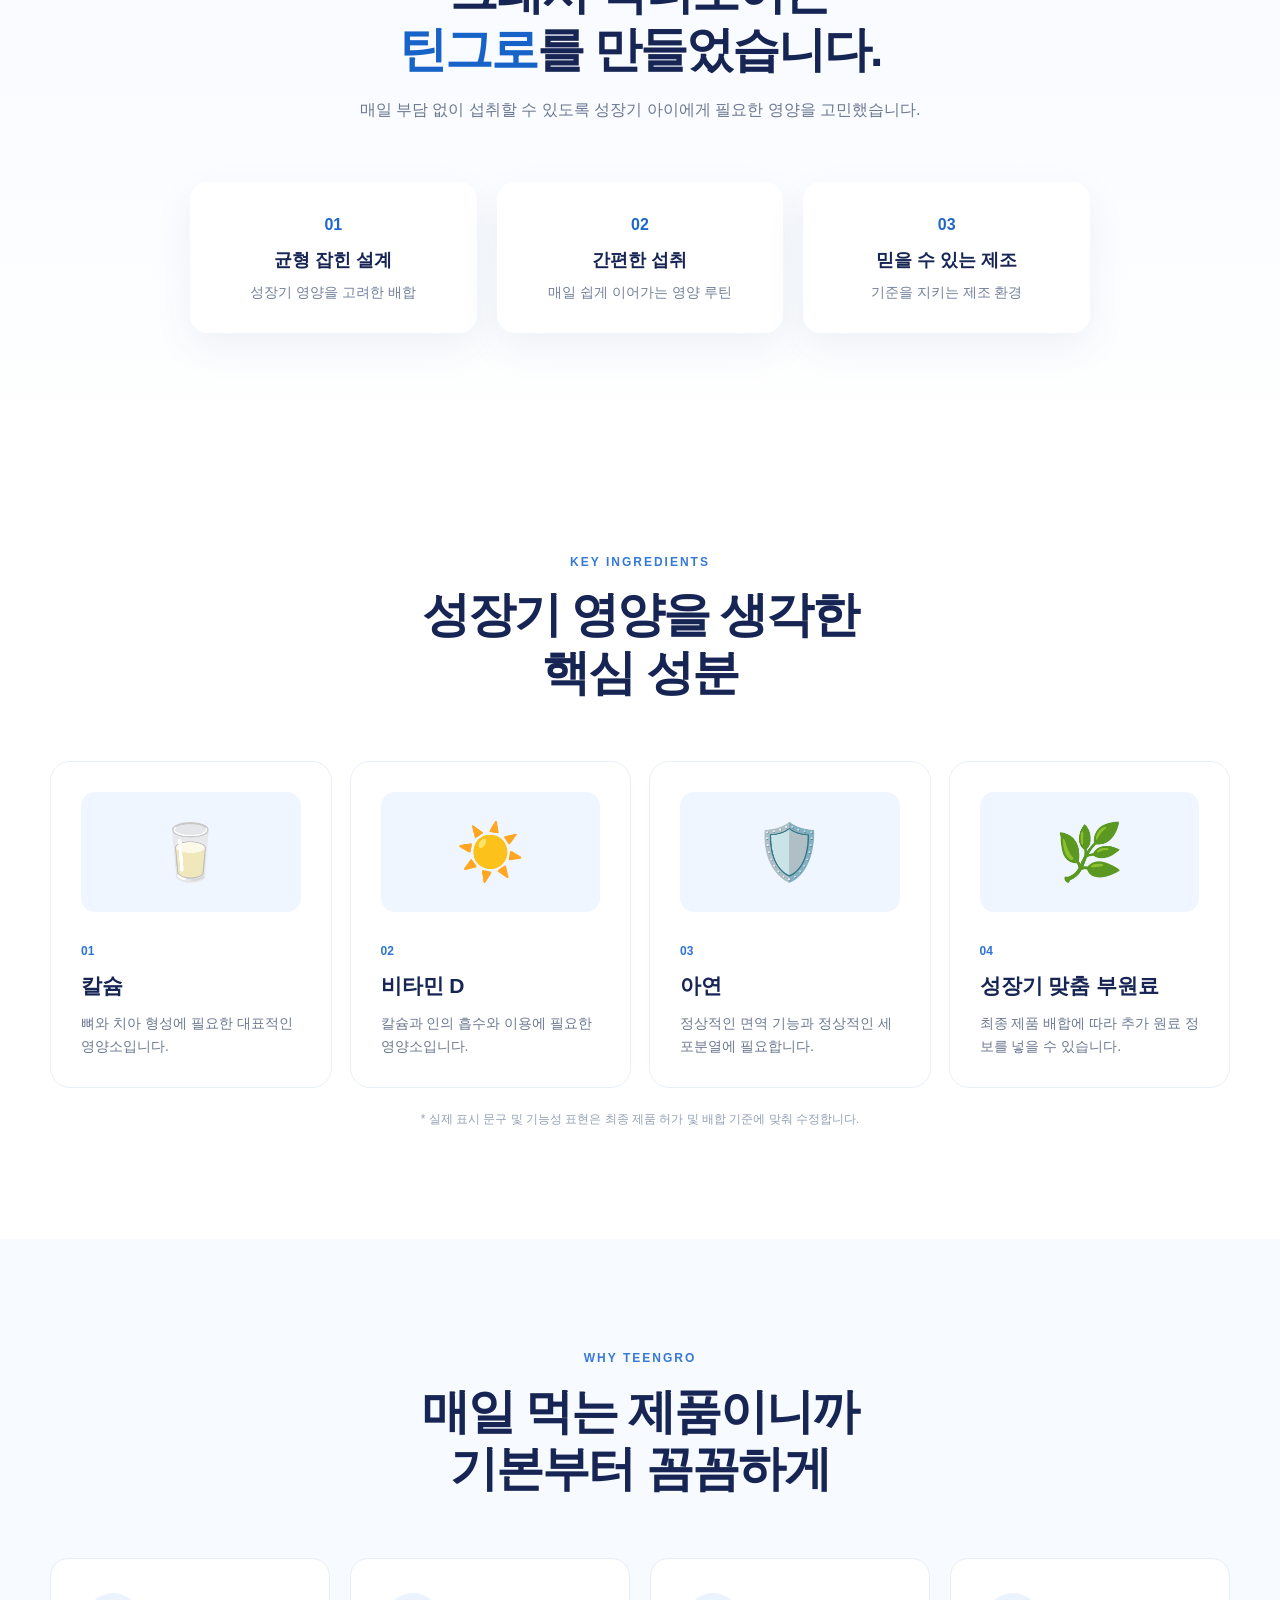
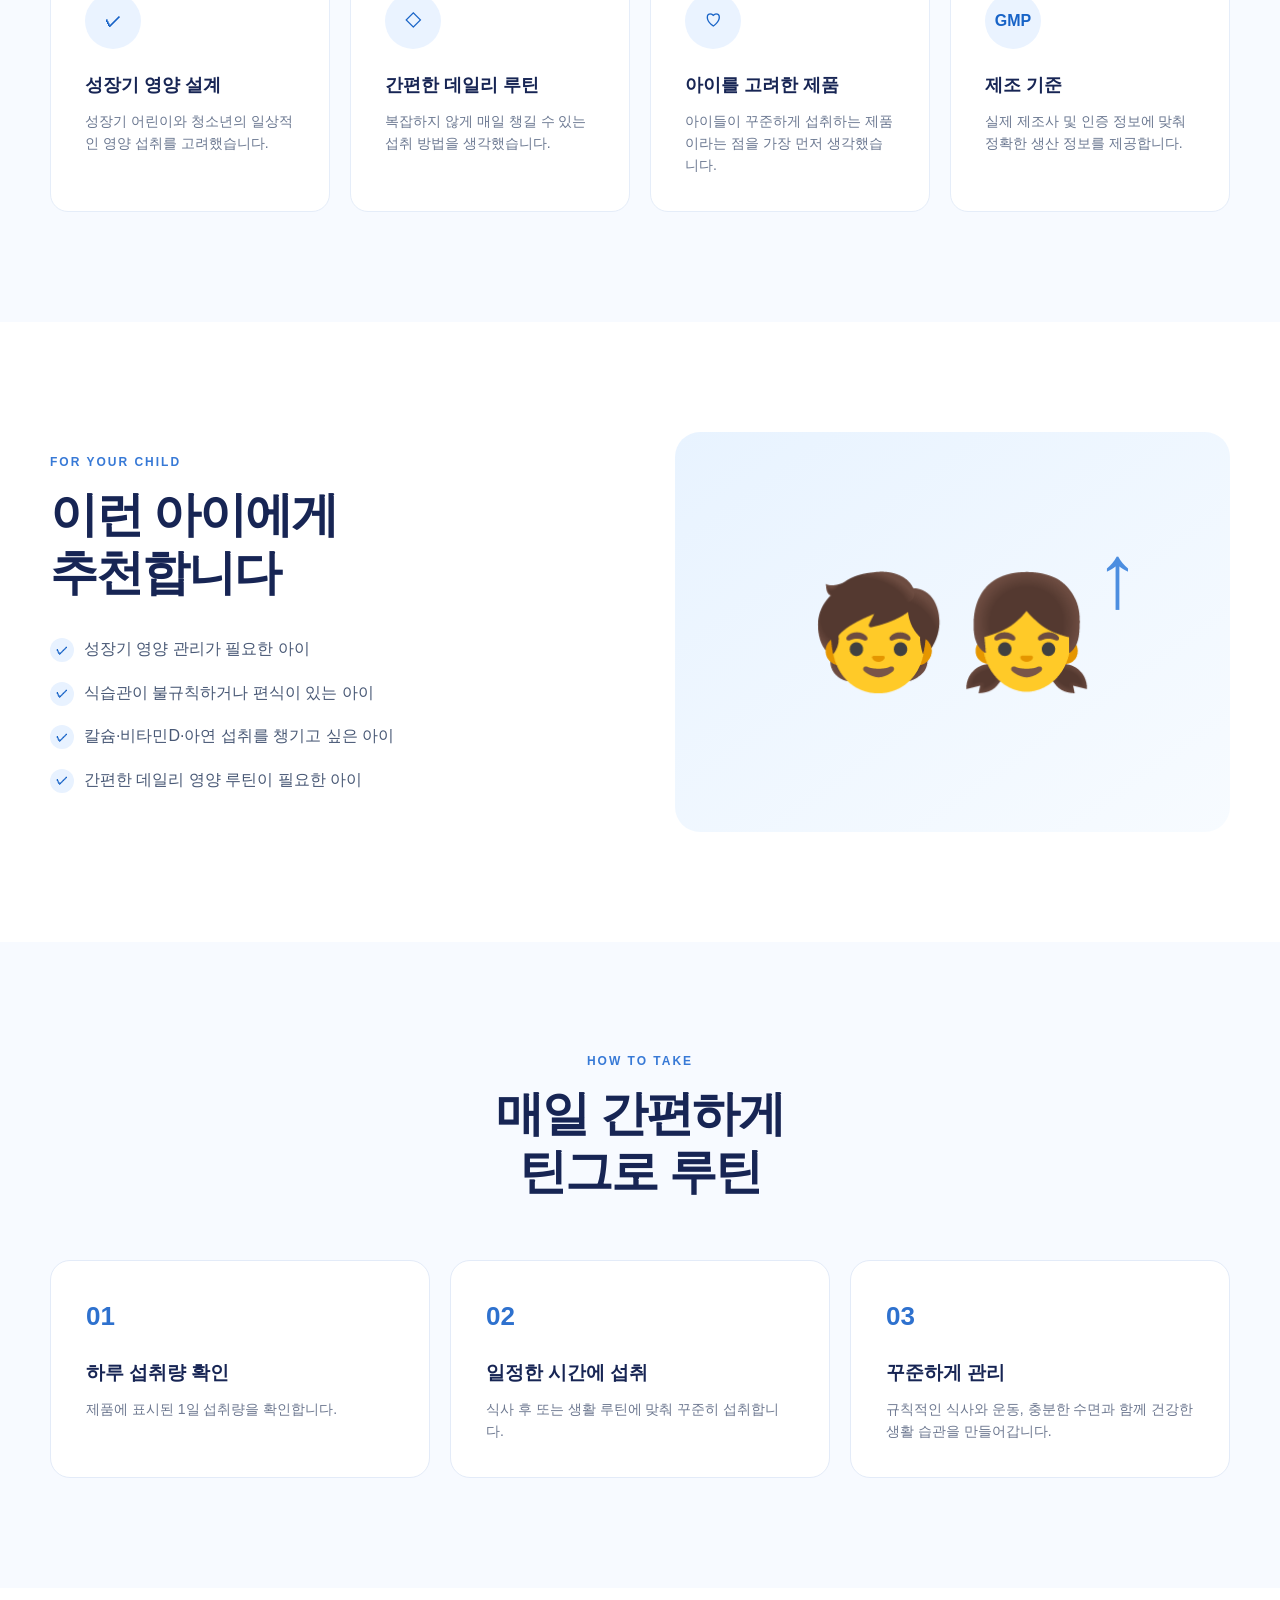
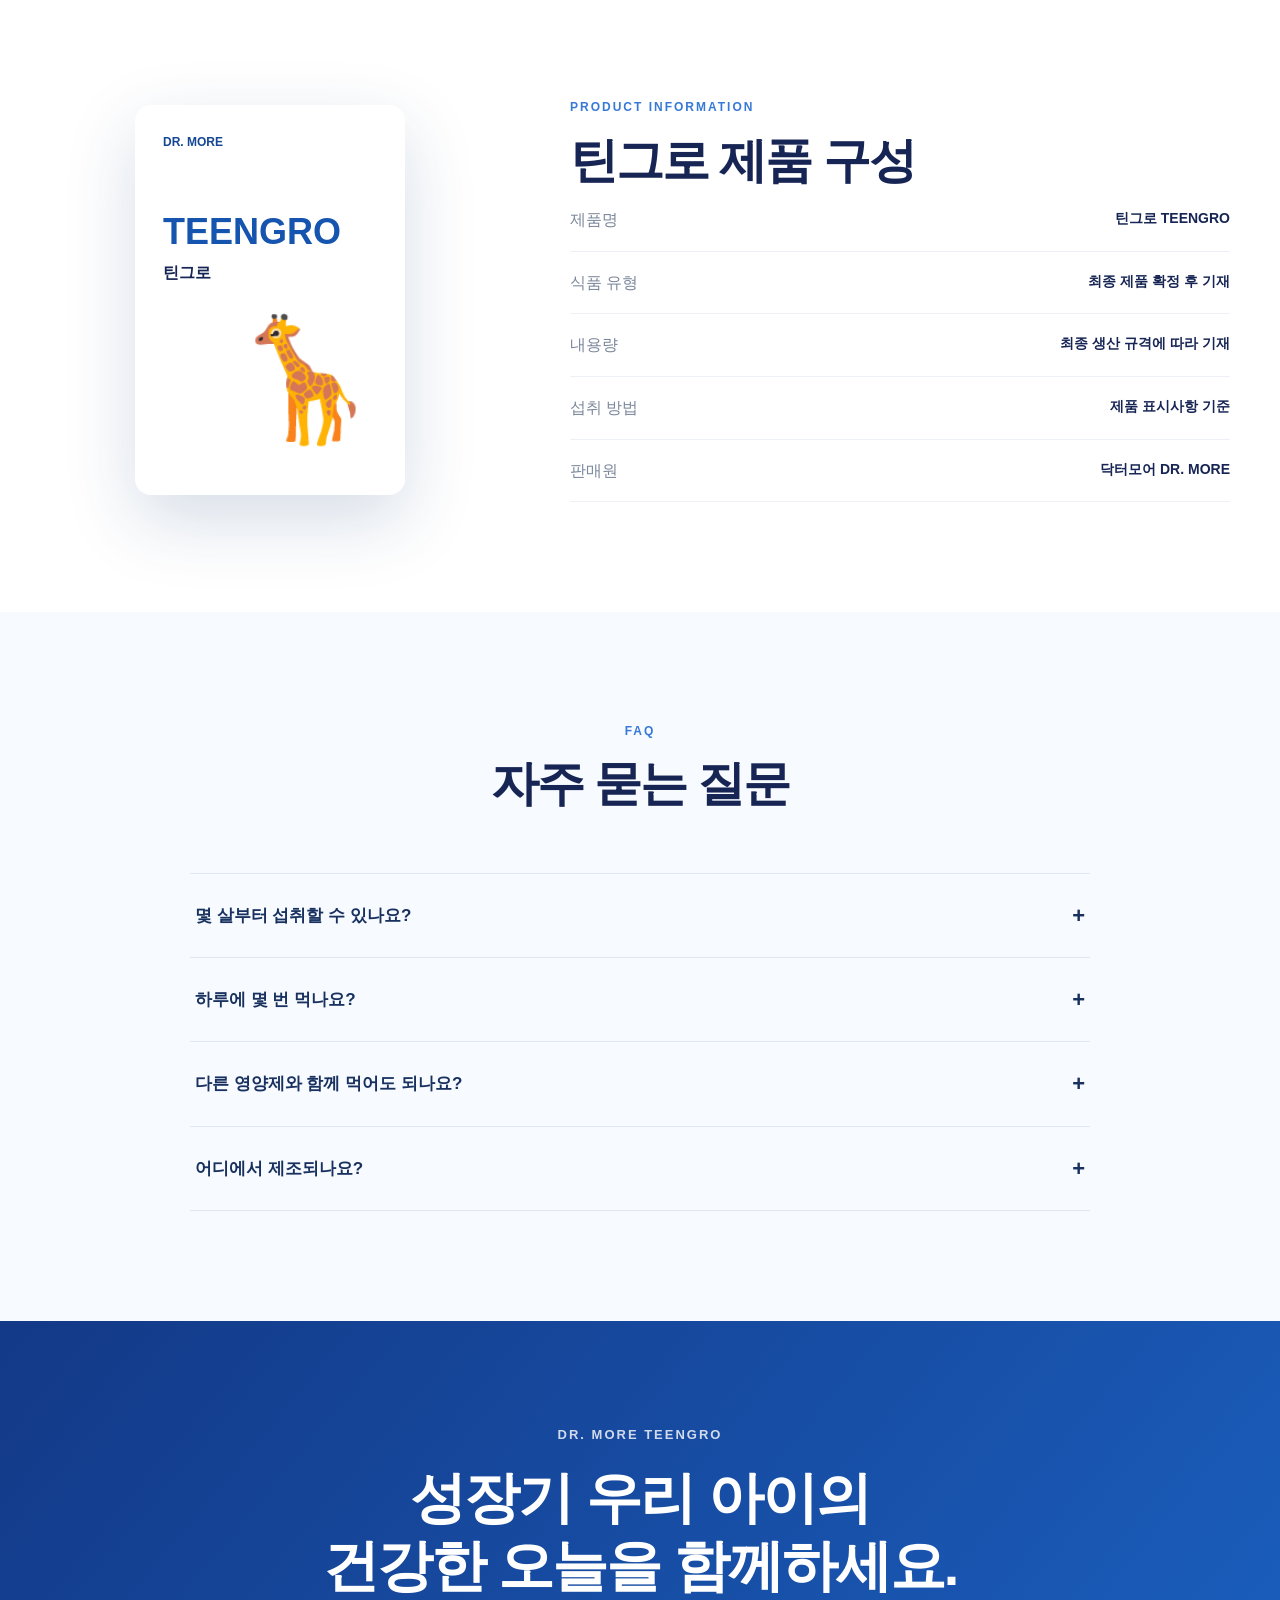
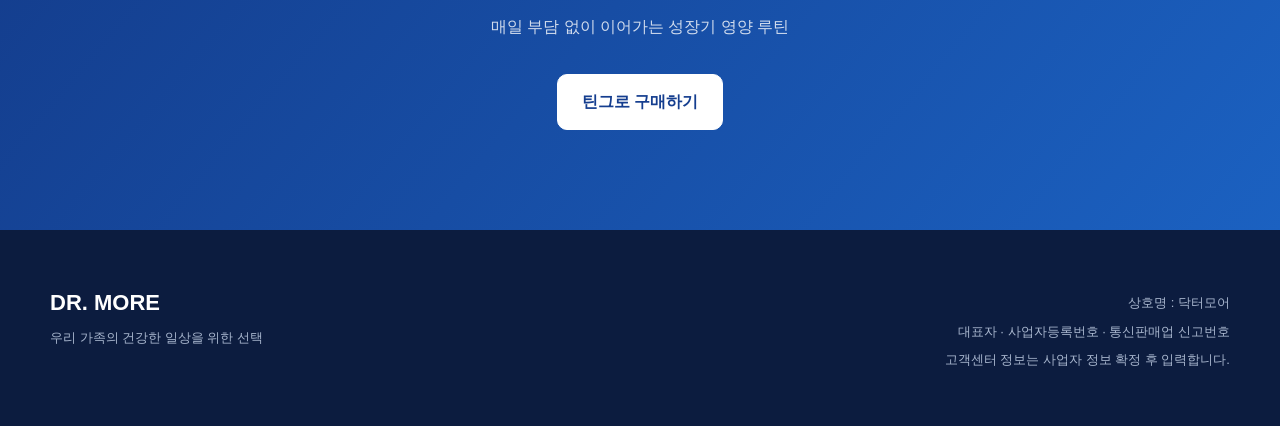
==== commit e969e747: "hero edit" ====
--- a/index.html
+++ b/index.html
@@ -44,31 +44,37 @@
 
     <div class="container hero-grid">
 
+        <!-- 왼쪽 텍스트 -->
         <div class="hero-copy">
 
             <div class="eyebrow">
                 DR. MORE · TEENGRO
             </div>
 
-      <h1>
-        성장기 우리 아이를 위한 매일의 영양 루틴
-        <span>틴그로</span>
-      </h1>
-
-      <p class="hero-description">
-        성장기 어린이와 청소년의 균형 잡힌 영양 관리를 위해
-        꼭 필요한 영양소를 담았습니다.
-      </p>
-
-    
-
-      <div class="hero-product">
-
-      <img
-        src="images/teengro-product.png"
-        alt="닥터모어 틴그로 제품"
-        class="hero-product-image"
-      >
+            <h1>
+                성장기 우리 아이를 위한<br>
+                매일의 영양 루틴
+                <span>틴그로</span>
+            </h1>
+
+            <p class="hero-description">
+                성장기 어린이와 청소년의 균형 잡힌 영양 관리를 위해
+                꼭 필요한 영양소를 담았습니다.
+            </p>
+
+        </div>
+
+
+        <!-- 오른쪽 제품 사진 -->
+        <div class="hero-product">
+
+            <img
+                src="images/teengro-product.png"
+                alt="닥터모어 틴그로 제품"
+                class="hero-product-image"
+            >
+
+        </div>
 
     </div>
 
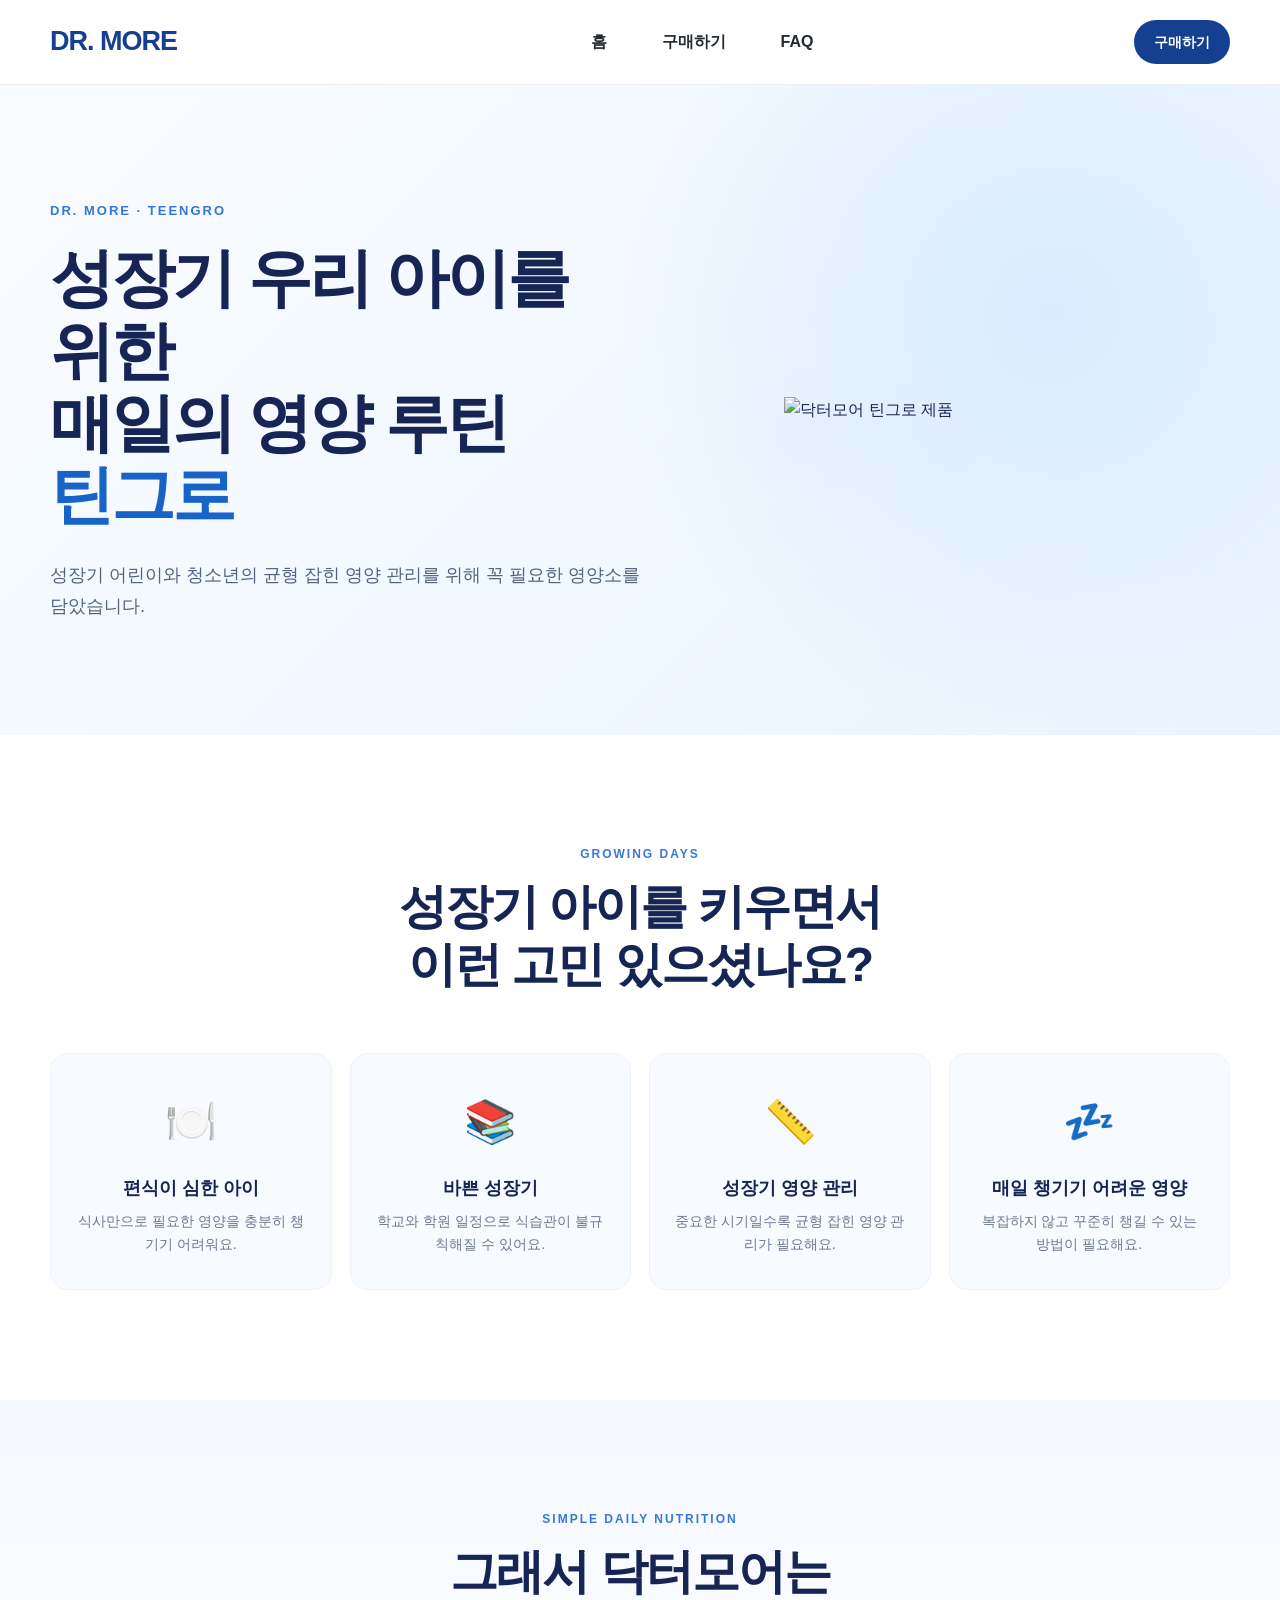
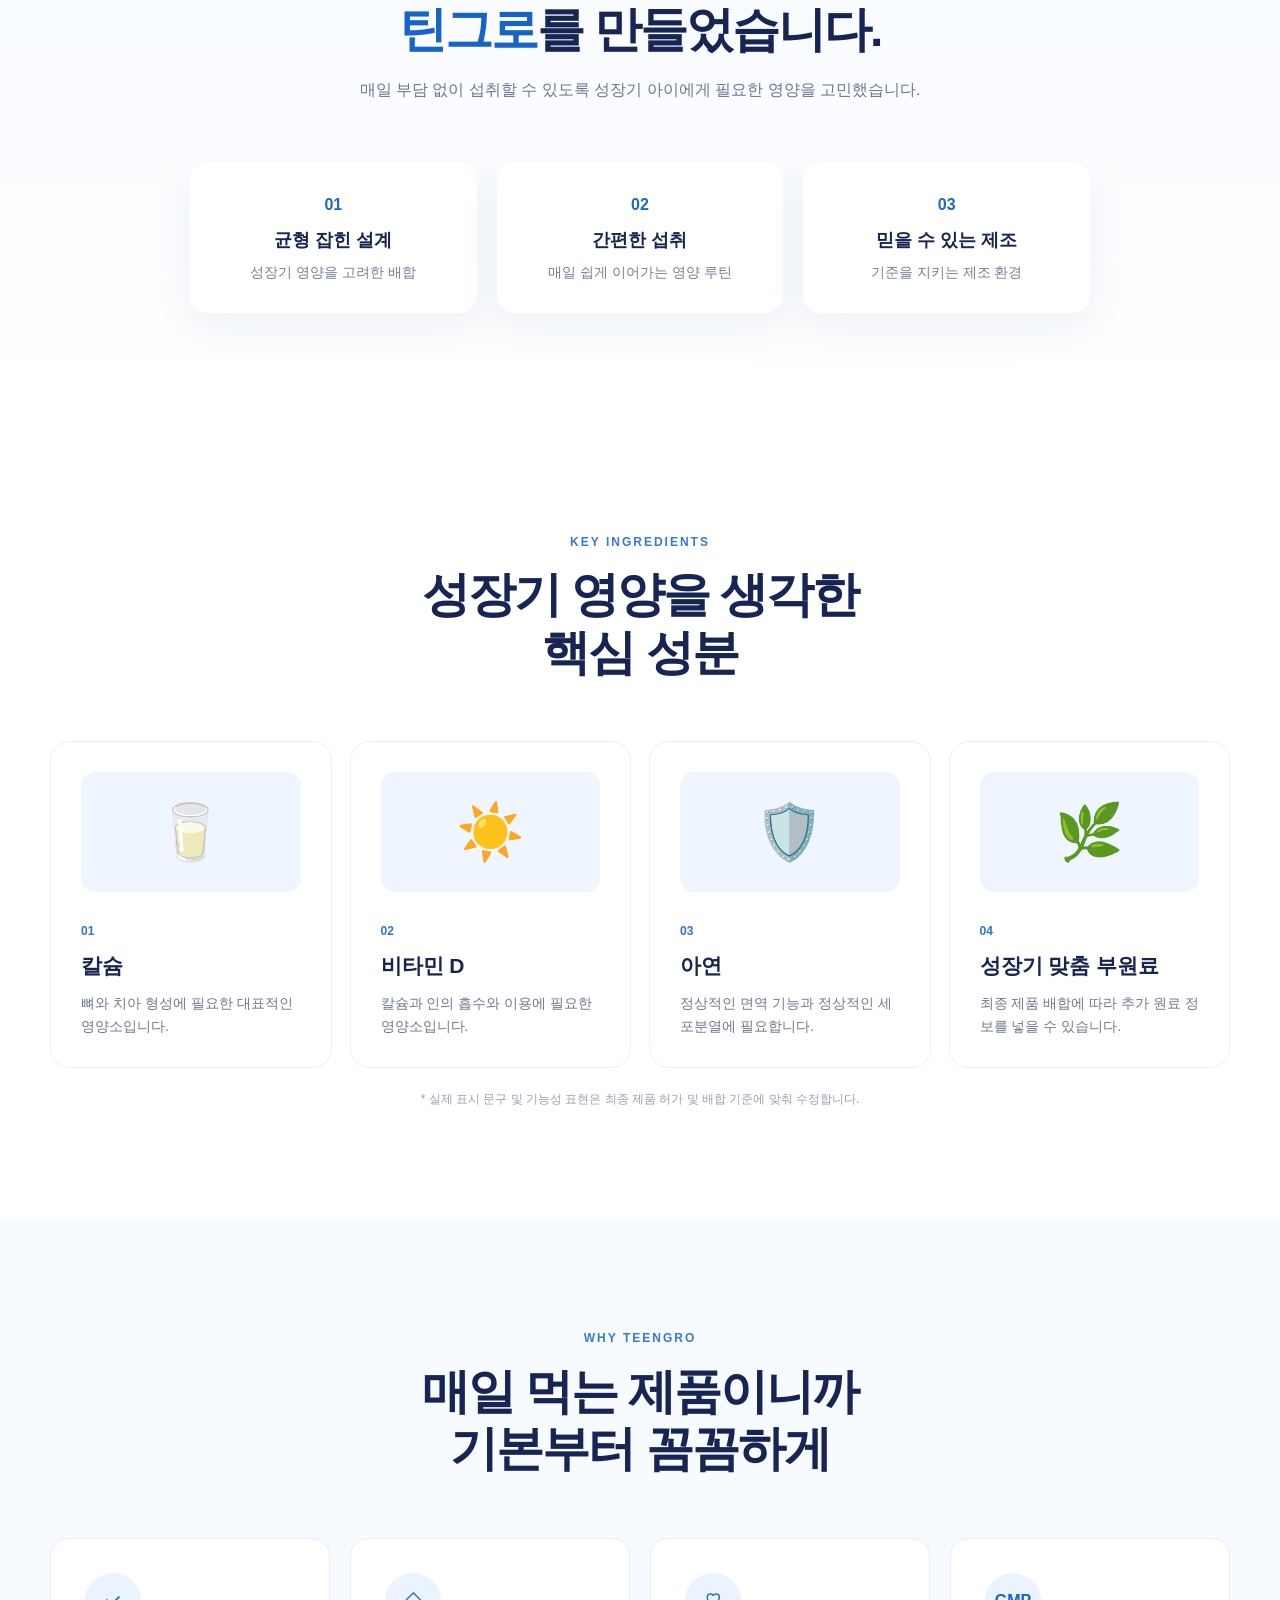
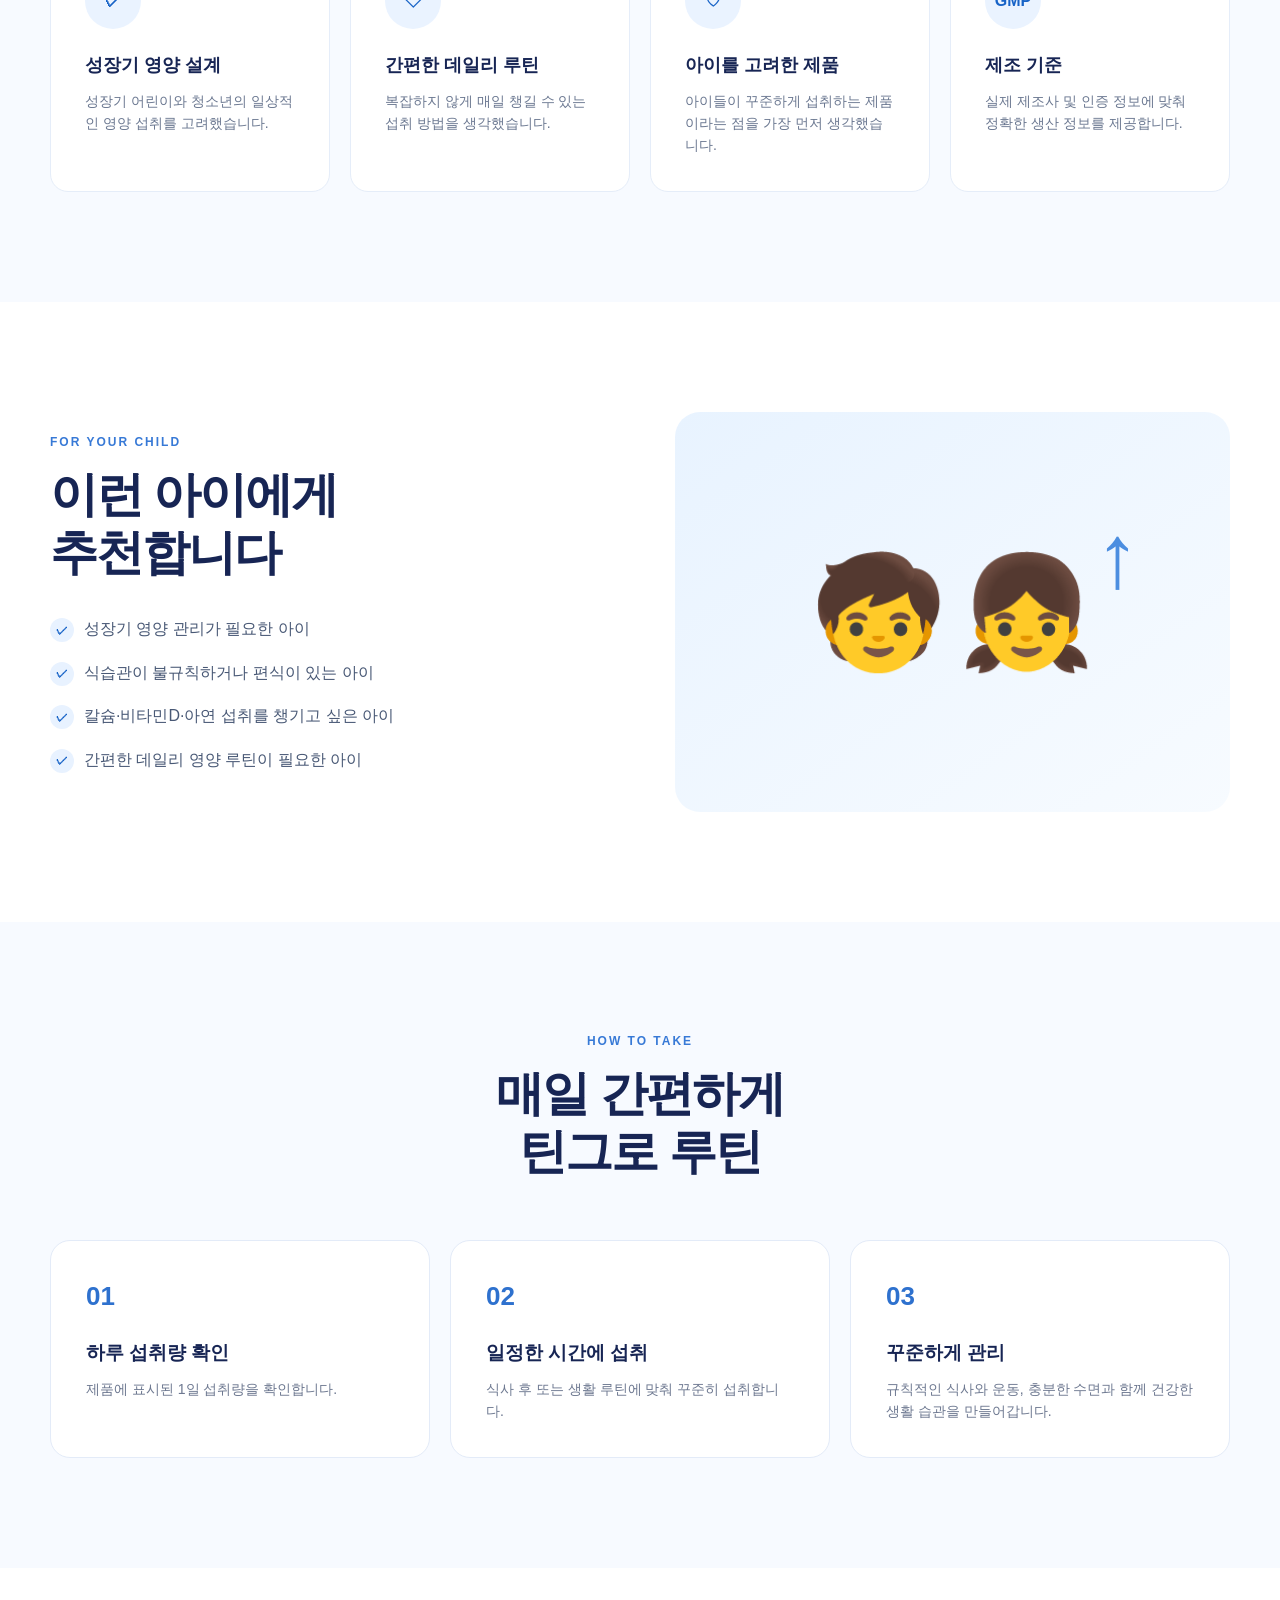
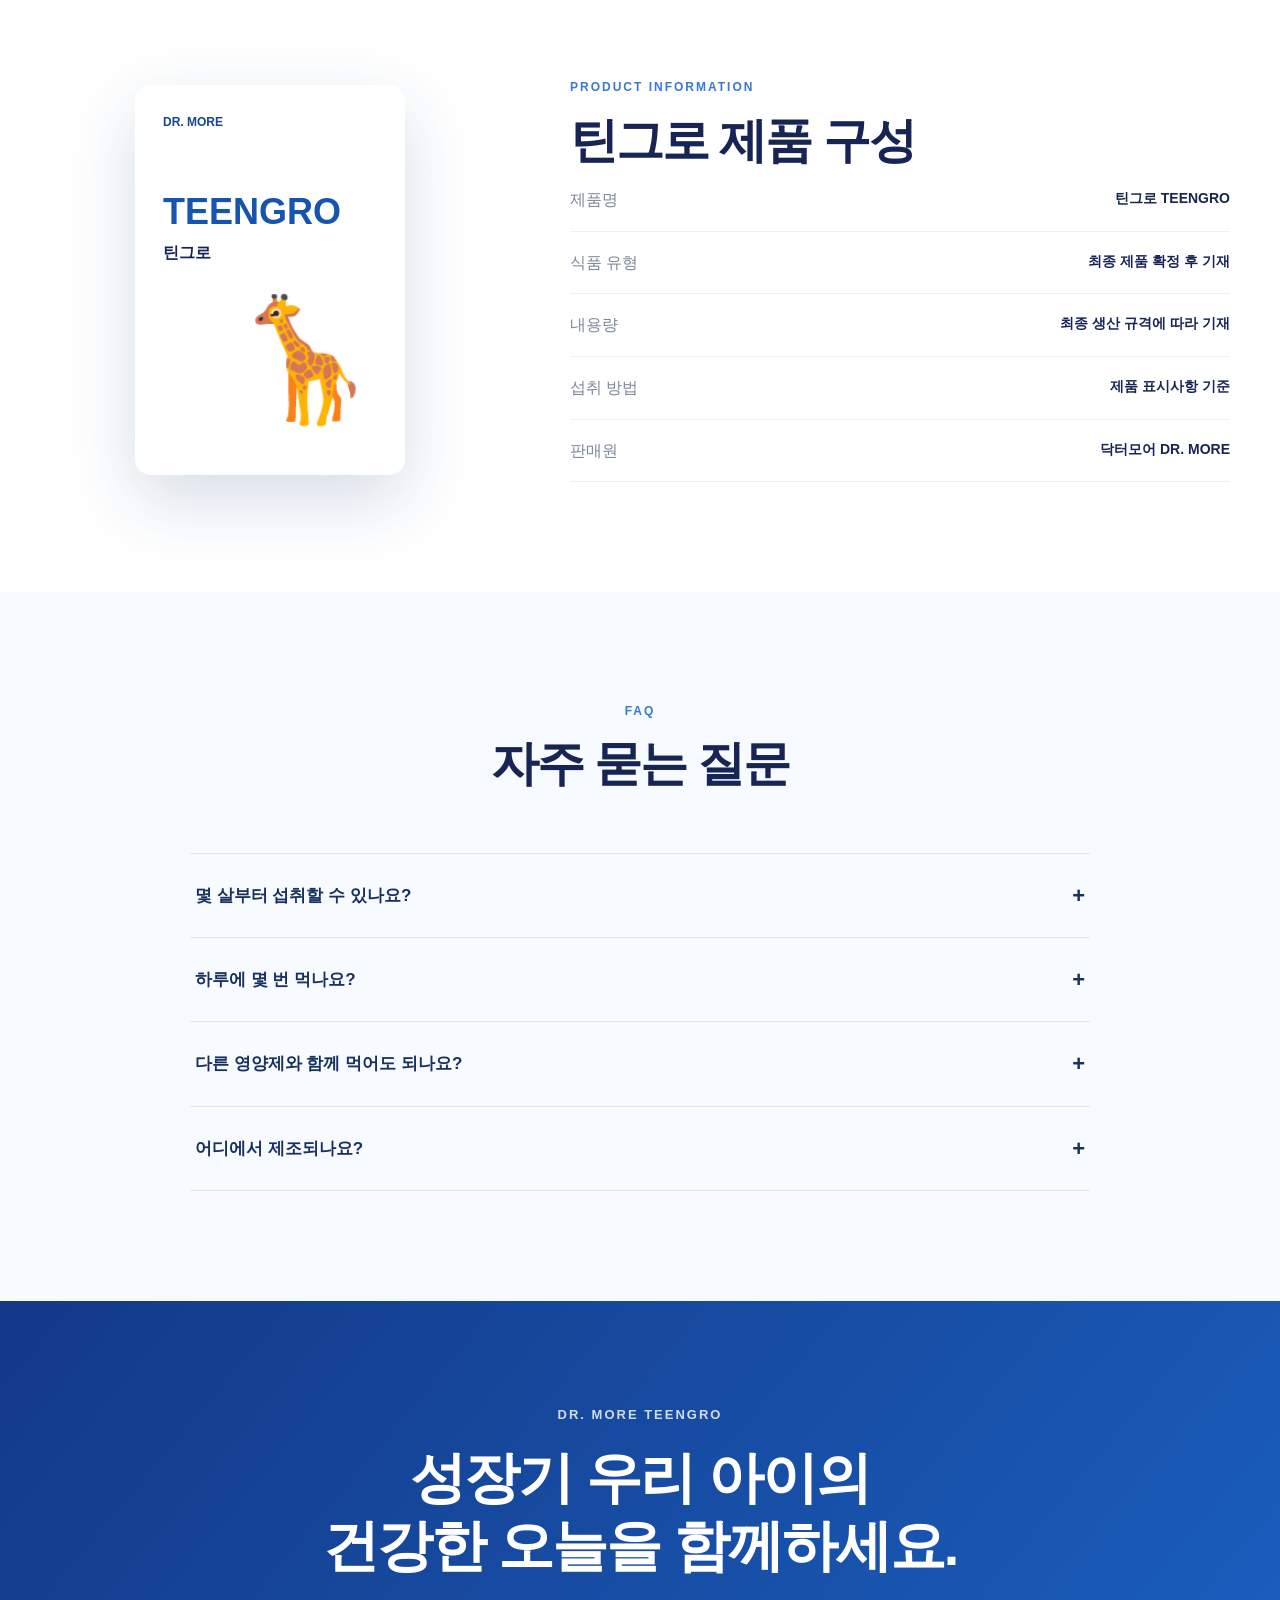
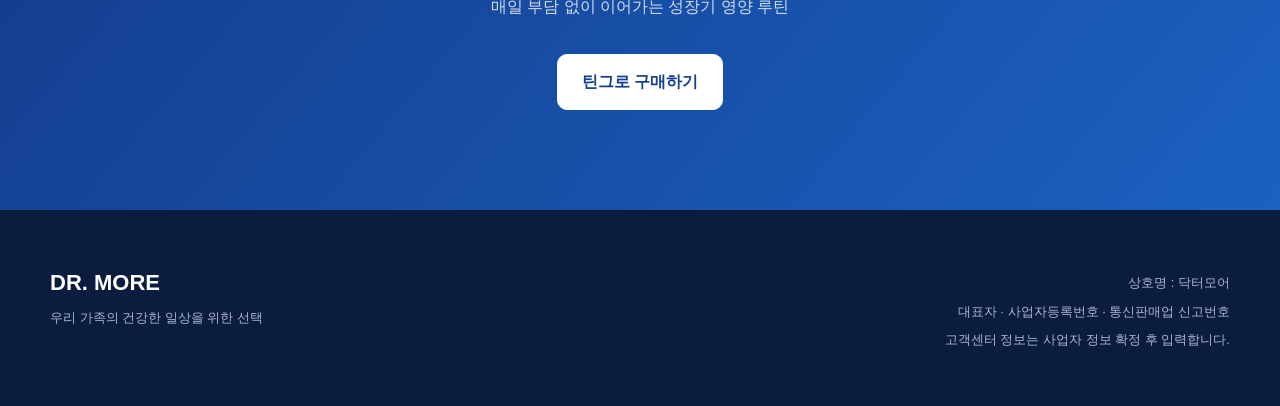
==== commit 74506b2b: "Update index.html" ====
--- a/index.html
+++ b/index.html
@@ -53,7 +53,7 @@
 
             <h1>
                 성장기 우리 아이를 위한<br>
-                매일의 영양 루틴
+                매일의 영양 루틴<br>
                 <span>틴그로</span>
             </h1>
 
--- a/style.css
+++ b/style.css
@@ -14,11 +14,11 @@
 
 body {
     font-family:
-            Pretendard,
-            -apple-system,
-            BlinkMacSystemFont,
-            "Segoe UI",
-            sans-serif;
+        Pretendard,
+        -apple-system,
+        BlinkMacSystemFont,
+        "Segoe UI",
+        sans-serif;
 
     color: #172554;
     background: #ffffff;
@@ -26,8 +26,8 @@
 }
 
 a {
+    color: inherit;
     text-decoration: none;
-    color: inherit;
 }
 
 button,
@@ -42,8 +42,8 @@
 }
 
 img {
+    display: block;
     max-width: 100%;
-    display: block;
 }
 
 .container {
@@ -56,221 +56,201 @@
     margin: 0 auto;
 }
 
+
 /* =========================================================
    HEADER
 ========================================================= */
 
 .header {
-  position: sticky;
-  top: 0;
-  z-index: 1000;
-
-  width: 100%;
-
-  background: rgba(255, 255, 255, 0.97);
-
-  border-bottom: 1px solid #eeeeee;
-
-  backdrop-filter: blur(12px);
-}
-
-
-/* =========================================================
-   NAV
-========================================================= */
+    position: sticky;
+    top: 0;
+    z-index: 1000;
+
+    width: 100%;
+
+    background: rgba(255, 255, 255, 0.97);
+    border-bottom: 1px solid #eeeeee;
+
+    backdrop-filter: blur(12px);
+}
 
 .nav {
-  height: 84px;
-
-  display: grid;
-
-  grid-template-columns:
-    220px
-    1fr
-    auto;
-
-  align-items: center;
-
-  gap: 30px;
-}
-
-
-/* =========================================================
-   LOGO
-========================================================= */
+    min-height: 84px;
+
+    display: grid;
+    grid-template-columns: 220px 1fr auto;
+
+    align-items: center;
+
+    gap: 30px;
+}
 
 .logo {
-  font-size: 27px;
-
-  font-weight: 900;
-
-  letter-spacing: -1px;
-
-  color: #153f91;
-
-  white-space: nowrap;
-}
-
-
-/* =========================================================
-   DESKTOP MENU
+    color: #153f91;
+
+    font-size: 27px;
+    font-weight: 900;
+
+    letter-spacing: -1px;
+
+    white-space: nowrap;
+}
+
+
+/* =========================================================
+   DESKTOP NAV
 ========================================================= */
 
 .nav-menu {
-  display: flex;
-
-  align-items: center;
-  justify-content: center;
-
-  gap: 55px;
-
-  font-size: 16px;
-
-  font-weight: 700;
-}
-
+    display: flex;
+
+    align-items: center;
+    justify-content: center;
+
+    gap: 55px;
+
+    font-size: 16px;
+    font-weight: 700;
+}
 
 .nav-menu a {
-  color: #262a31;
-
-  transition: color 0.2s ease;
-}
-
+    color: #252a33;
+
+    transition: color 0.2s ease;
+}
 
 .nav-menu a:hover {
-  color: #153f91;
-}
-
-
-/* 기존 hover 밑줄 제거 */
-.nav-menu a::after {
-  display: none;
-}
-
-
-/* =========================================================
-   RIGHT ICONS
+    color: #153f91;
+}
+
+.nav-buy {
+    display: inline-flex;
+
+    align-items: center;
+    justify-content: center;
+
+    padding: 11px 20px;
+
+    border-radius: 999px;
+
+    background: #153f91;
+    color: white;
+
+    font-size: 14px;
+    font-weight: 800;
+
+    white-space: nowrap;
+
+    transition: background 0.2s ease;
+}
+
+.nav-buy:hover {
+    background: #0e3279;
+}
+
+
+/* =========================================================
+   OPTIONAL RIGHT ICONS
 ========================================================= */
 
 .nav-right {
-  display: flex;
-
-  align-items: center;
-
-  gap: 13px;
-
-  white-space: nowrap;
-}
-
+    display: flex;
+
+    align-items: center;
+
+    gap: 10px;
+}
 
 .icon-button {
-  position: relative;
-
-  width: 36px;
-  height: 36px;
-
-  display: flex;
-
-  align-items: center;
-  justify-content: center;
-
-  padding: 0;
-
-  border: 0;
-
-  background: transparent;
-
-  color: #111827;
-
-  cursor: pointer;
-
-  transition: color 0.2s ease;
-}
-
+    position: relative;
+
+    width: 36px;
+    height: 36px;
+
+    display: flex;
+
+    align-items: center;
+    justify-content: center;
+
+    padding: 0;
+
+    border: 0;
+
+    background: transparent;
+
+    color: #111827;
+}
+
+.icon-button svg {
+    width: 24px;
+    height: 24px;
+
+    fill: none;
+
+    stroke: currentColor;
+
+    stroke-width: 1.7;
+
+    stroke-linecap: round;
+    stroke-linejoin: round;
+}
 
 .icon-button:hover {
-  color: #153f91;
-}
-
-
-.icon-button svg {
-  width: 25px;
-  height: 25px;
-
-  fill: none;
-
-  stroke: currentColor;
-
-  stroke-width: 1.7;
-
-  stroke-linecap: round;
-  stroke-linejoin: round;
-}
-
-
-/* =========================================================
-   CART BADGE
-========================================================= */
+    color: #153f91;
+}
 
 .cart-count {
-  position: absolute;
-
-  right: -2px;
-  bottom: -1px;
-
-  min-width: 17px;
-  height: 17px;
-
-  padding: 0 4px;
-
-  display: flex;
-
-  align-items: center;
-  justify-content: center;
-
-  border-radius: 50%;
-
-  background: #153f91;
-
-  color: white;
-
-  font-size: 10px;
-
-  font-weight: 800;
-}
-
-
-/* =========================================================
-   MOBILE HAMBURGER
+    position: absolute;
+
+    right: -2px;
+    bottom: -1px;
+
+    min-width: 17px;
+    height: 17px;
+
+    display: flex;
+
+    align-items: center;
+    justify-content: center;
+
+    padding: 0 4px;
+
+    border-radius: 50%;
+
+    background: #153f91;
+    color: white;
+
+    font-size: 10px;
+    font-weight: 800;
+}
+
+
+/* =========================================================
+   MOBILE MENU BUTTON
 ========================================================= */
 
 .mobile-menu-button {
-  display: none;
-
-  width: 36px;
-  height: 36px;
-
-  padding: 6px;
-
-  border: 0;
-
-  background: transparent;
-
-  cursor: pointer;
-}
-
+    display: none;
+
+    width: 36px;
+    height: 36px;
+
+    padding: 6px;
+
+    border: 0;
+
+    background: transparent;
+}
 
 .mobile-menu-button span {
-  display: block;
-
-  width: 22px;
-  height: 2px;
-
-  margin: 5px auto;
-
-  background: #111827;
-
-  transition: 0.2s ease;
+    display: block;
+
+    width: 22px;
+    height: 2px;
+
+    margin: 5px auto;
+
+    background: #111827;
 }
 
 
@@ -279,133 +259,145 @@
 ========================================================= */
 
 .mobile-menu {
-  display: none;
-
-  flex-direction: column;
-
-  background: white;
-
-  border-top: 1px solid #edf0f5;
-
-  padding: 10px 20px 20px;
-}
-
+    display: none;
+
+    flex-direction: column;
+
+    padding: 10px 20px 20px;
+
+    background: white;
+
+    border-top: 1px solid #edf0f5;
+}
 
 .mobile-menu a {
-  padding: 17px 4px;
-
-  border-bottom: 1px solid #f0f2f5;
-
-  color: #252a33;
-
-  font-size: 15px;
-
-  font-weight: 700;
-}
-
+    padding: 16px 4px;
+
+    border-bottom: 1px solid #f0f2f5;
+
+    color: #252a33;
+
+    font-size: 15px;
+    font-weight: 700;
+}
 
 .mobile-menu a:last-child {
-  border-bottom: none;
-}
-
+    border-bottom: 0;
+}
 
 .mobile-menu.active {
-  display: flex;
-}
-
-
-/* =========================================================
-   TABLET / MOBILE
-========================================================= */
-
-@media (max-width: 850px) {
-
-  .nav {
-    height: 70px;
-
     display: flex;
-
-    justify-content: space-between;
-
-    gap: 10px;
-  }
-
-
-  /* PC 중앙 메뉴 숨기기 */
-
-  .nav-menu {
-    display: none;
-  }
-
-
-  .logo {
-    font-size: 20px;
-
-    letter-spacing: -0.6px;
-  }
-
-
-  .nav-right {
-    margin-left: auto;
-
-    gap: 5px;
-  }
-
-
-  .icon-button {
-    width: 34px;
-    height: 34px;
-  }
-
-
-  .icon-button svg {
-    width: 22px;
-    height: 22px;
-  }
-
-
-  /* 햄버거 버튼 표시 */
-
-  .mobile-menu-button {
-    display: block;
-  }
-
-}
-
-
-/* =========================================================
-   VERY SMALL MOBILE
-========================================================= */
-
-@media (max-width: 400px) {
-
-  .container {
-    width: calc(100% - 24px);
-  }
-
-
-  .logo {
+}
+
+
+/* =========================================================
+   HERO
+========================================================= */
+
+.hero {
+    overflow: hidden;
+
+    background:
+        radial-gradient(
+            circle at 82% 35%,
+            #d9ebff 0%,
+            transparent 38%
+        ),
+        linear-gradient(
+            135deg,
+            #f9fcff,
+            #eaf4ff
+        );
+}
+
+.hero-grid {
+    min-height: 650px;
+
+    display: grid;
+
+    grid-template-columns: 1.15fr 0.85fr;
+
+    align-items: center;
+
+    gap: 70px;
+}
+
+.hero-copy {
+    max-width: 720px;
+
+    padding: 50px 0;
+}
+
+.eyebrow {
+    display: inline-block;
+
+    margin-bottom: 20px;
+
+    color: #3477d8;
+
+    font-size: 13px;
+    font-weight: 900;
+
+    letter-spacing: 2px;
+}
+
+.hero h1 {
+    font-size: clamp(44px, 5vw, 66px);
+
+    line-height: 1.13;
+
+    letter-spacing: -3px;
+
+    word-break: keep-all;
+}
+
+.hero h1 span {
+    display: inline-block;
+
+    color: #1763c7;
+}
+
+.hero-description {
+    max-width: 650px;
+
+    margin-top: 28px;
+
+    color: #53627f;
+
     font-size: 18px;
-  }
-
-
-  .nav-right {
-    gap: 1px;
-  }
-
-
-  .icon-button,
-  .mobile-menu-button {
-    width: 32px;
-    height: 32px;
-  }
-
-
-  .icon-button svg {
-    width: 20px;
-    height: 20px;
-  }
-
+
+    line-height: 1.75;
+
+    word-break: keep-all;
+}
+
+
+/* =========================================================
+   HERO PRODUCT IMAGE
+========================================================= */
+
+.hero-product {
+    width: 100%;
+
+    display: flex;
+
+    align-items: center;
+    justify-content: center;
+}
+
+.hero-product-image {
+    width: 100%;
+
+    max-width: 420px;
+
+    height: auto;
+
+    object-fit: contain;
+
+    filter:
+        drop-shadow(
+            0 25px 35px rgba(30, 60, 110, 0.18)
+        );
 }
 
 
@@ -436,23 +428,22 @@
     letter-spacing: 2px;
 }
 
-.section-heading h1,
-.section-heading h2,
-.recommend-section h2,
-.package-info h2,
-.shop-product-info h2 {
-    line-height: 1.2;
-    letter-spacing: -2px;
-}
-
 .section-heading h1 {
     font-size: clamp(40px, 5vw, 58px);
+
+    line-height: 1.2;
+
+    letter-spacing: -2px;
 }
 
 .section-heading h2,
 .recommend-section h2,
 .package-info h2 {
     font-size: clamp(32px, 4vw, 48px);
+
+    line-height: 1.2;
+
+    letter-spacing: -2px;
 }
 
 .section-heading h2 span {
@@ -478,6 +469,7 @@
 .cart-button,
 .purchase-button {
     display: inline-flex;
+
     align-items: center;
     justify-content: center;
 
@@ -516,221 +508,16 @@
 
 
 /* =========================================================
-   HERO
-========================================================= */
-
-.hero {
-    overflow: hidden;
-
-    background:
-            radial-gradient(
-                    circle at 80% 30%,
-                    #d9ebff 0%,
-                    transparent 35%
-            ),
-            linear-gradient(
-                    135deg,
-                    #f9fcff,
-                    #eaf4ff
-            );
-}
-
-.hero-grid {
-    min-height: 670px;
-
-    display: grid;
-    grid-template-columns: 1.05fr 0.95fr;
-
-    align-items: center;
-
-    gap: 80px;
-}
-
-.hero-copy {
-    padding: 40px 0;
-}
-
-.eyebrow {
-    display: inline-block;
-
-    margin-bottom: 20px;
-
-    font-size: 13px;
-    font-weight: 800;
-
-    letter-spacing: 2px;
-
-    color: #3477d8;
-}
-
-.hero h1 {
-    font-size: clamp(42px, 6vw, 70px);
-
-    line-height: 1.08;
-
-    letter-spacing: -3px;
-}
-
-.hero h1 span {
-    color: #1763c7;
-}
-
-.hero-description {
-    max-width: 560px;
-
-    margin-top: 25px;
-
-    font-size: 18px;
-
-    color: #53627f;
-}
-
-.hero-points {
-    margin-top: 35px;
-
-    display: flex;
-    flex-wrap: wrap;
-
-    gap: 30px;
-}
-
-.hero-points div {
-    display: flex;
-    flex-direction: column;
-}
-
-.hero-points strong {
-    font-size: 12px;
-
-    color: #226bd3;
-}
-
-.hero-points span {
-    margin-top: 3px;
-
-    font-size: 14px;
-
-    color: #53627f;
-}
-
-.hero-buttons {
-    margin-top: 38px;
-
-    display: flex;
-    flex-wrap: wrap;
-
-    gap: 12px;
-}
-
-
-/* =========================================================
-   PRODUCT MOCKUP
-========================================================= */
-
-.hero-product {
-    display: flex;
-    align-items: center;
-    justify-content: center;
-}
-
-.product-card {
-    width: 340px;
-    height: 465px;
-
-    position: relative;
-
-    padding: 30px;
-
-    border-radius: 18px;
-
+   PROBLEM
+========================================================= */
+
+.problem-section {
     background: white;
-
-    box-shadow:
-            0 30px 70px rgba(31, 74, 138, 0.18);
-}
-
-.brand-small {
-    font-size: 13px;
-    font-weight: 900;
-
-    color: #14408f;
-}
-
-.product-name {
-    margin-top: 55px;
-
-    font-size: 47px;
-    font-weight: 900;
-
-    letter-spacing: -2px;
-
-    color: #164ea7;
-}
-
-.product-korean {
-    font-size: 18px;
-    font-weight: 700;
-
-    color: #35537d;
-}
-
-.growth-graphic {
-    position: absolute;
-
-    right: 25px;
-    bottom: 65px;
-
-    display: flex;
-    align-items: flex-end;
-
-    gap: 12px;
-}
-
-.giraffe {
-    font-size: 130px;
-}
-
-.height-line {
-    height: 210px;
-
-    display: flex;
-    flex-direction: column;
-    justify-content: space-around;
-
-    border-left: 3px solid #76a6df;
-}
-
-.height-line span {
-    display: block;
-
-    width: 18px;
-    height: 2px;
-
-    background: #76a6df;
-}
-
-.product-bottom {
-    position: absolute;
-
-    left: 30px;
-    bottom: 25px;
-
-    color: #6682a6;
-
-    font-size: 12px;
-}
-
-
-/* =========================================================
-   PROBLEM
-========================================================= */
-
-.problem-section {
-    background: #ffffff;
 }
 
 .problem-grid {
     display: grid;
+
     grid-template-columns: repeat(4, 1fr);
 
     gap: 18px;
@@ -753,7 +540,7 @@
     transform: translateY(-4px);
 
     box-shadow:
-            0 16px 34px rgba(30, 72, 130, 0.08);
+        0 16px 34px rgba(30, 72, 130, 0.08);
 }
 
 .problem-icon {
@@ -781,15 +568,16 @@
 
 .intro-section {
     background:
-            linear-gradient(
-                    180deg,
-                    #f5f9ff,
-                    white
-            );
+        linear-gradient(
+            180deg,
+            #f5f9ff,
+            white
+        );
 }
 
 .intro-feature-grid {
     display: grid;
+
     grid-template-columns: repeat(3, 1fr);
 
     gap: 20px;
@@ -803,7 +591,7 @@
     background: white;
 
     box-shadow:
-            0 15px 40px rgba(30, 73, 128, 0.07);
+        0 15px 40px rgba(30, 73, 128, 0.07);
 
     text-align: center;
 }
@@ -827,9 +615,9 @@
 
     margin-top: 6px;
 
+    color: #73809a;
+
     font-size: 14px;
-
-    color: #73809a;
 }
 
 
@@ -839,6 +627,7 @@
 
 .ingredient-grid {
     display: grid;
+
     grid-template-columns: repeat(4, 1fr);
 
     gap: 18px;
@@ -859,13 +648,14 @@
     transform: translateY(-4px);
 
     box-shadow:
-            0 16px 36px rgba(30, 73, 128, 0.08);
+        0 16px 36px rgba(30, 73, 128, 0.08);
 }
 
 .ingredient-visual {
     height: 120px;
 
     display: grid;
+
     place-items: center;
 
     margin-bottom: 25px;
@@ -901,11 +691,11 @@
 .ingredient-note {
     margin-top: 22px;
 
+    color: #94a0b5;
+
+    font-size: 12px;
+
     text-align: center;
-
-    font-size: 12px;
-
-    color: #94a0b5;
 }
 
 
@@ -919,6 +709,7 @@
 
 .benefit-grid {
     display: grid;
+
     grid-template-columns: repeat(4, 1fr);
 
     gap: 20px;
@@ -939,7 +730,7 @@
     transform: translateY(-4px);
 
     box-shadow:
-            0 16px 36px rgba(30, 73, 128, 0.08);
+        0 16px 36px rgba(30, 73, 128, 0.08);
 }
 
 .benefit-icon {
@@ -947,6 +738,7 @@
     height: 56px;
 
     display: grid;
+
     place-items: center;
 
     margin-bottom: 22px;
@@ -954,7 +746,6 @@
     border-radius: 50%;
 
     background: #eaf3ff;
-
     color: #1763c7;
 
     font-weight: 900;
@@ -967,9 +758,9 @@
 .benefit-card p {
     margin-top: 10px;
 
+    color: #6b7891;
+
     font-size: 14px;
-
-    color: #6b7891;
 }
 
 
@@ -979,11 +770,12 @@
 
 .recommend-grid {
     display: grid;
+
     grid-template-columns: 1fr 1fr;
 
+    align-items: center;
+
     gap: 70px;
-
-    align-items: center;
 }
 
 .check-list {
@@ -1006,6 +798,7 @@
     content: "✓";
 
     position: absolute;
+
     left: 0;
     top: 2px;
 
@@ -1013,12 +806,12 @@
     height: 24px;
 
     display: grid;
+
     place-items: center;
 
     border-radius: 50%;
 
     background: #e8f2ff;
-
     color: #1763c7;
 
     font-size: 12px;
@@ -1029,16 +822,17 @@
     min-height: 400px;
 
     display: grid;
+
     place-items: center;
 
     border-radius: 25px;
 
     background:
-            linear-gradient(
-                    145deg,
-                    #e8f3ff,
-                    #f7fbff
-            );
+        linear-gradient(
+            145deg,
+            #e8f3ff,
+            #f7fbff
+        );
 }
 
 .child-illustration {
@@ -1059,9 +853,9 @@
     right: -45px;
     top: -40px;
 
+    color: #4c8ee0;
+
     font-size: 90px;
-
-    color: #4c8ee0;
 }
 
 
@@ -1075,6 +869,7 @@
 
 .how-grid {
     display: grid;
+
     grid-template-columns: repeat(3, 1fr);
 
     gap: 20px;
@@ -1109,29 +904,31 @@
 
 
 /* =========================================================
-   PACKAGE / PRODUCT INFORMATION
+   PRODUCT INFORMATION
 ========================================================= */
 
 .package-grid {
     display: grid;
+
     grid-template-columns: 0.8fr 1.2fr;
 
+    align-items: center;
+
     gap: 80px;
-
-    align-items: center;
 }
 
 .package-product {
     display: flex;
+
     justify-content: center;
 }
 
 .package-box {
+    position: relative;
+
     width: 270px;
     height: 390px;
 
-    position: relative;
-
     padding: 28px;
 
     border-radius: 16px;
@@ -1139,7 +936,7 @@
     background: white;
 
     box-shadow:
-            0 25px 70px rgba(30, 65, 120, 0.18);
+        0 25px 70px rgba(30, 65, 120, 0.18);
 }
 
 .package-brand {
@@ -1176,6 +973,7 @@
 
 .info-row {
     display: flex;
+
     justify-content: space-between;
 
     gap: 30px;
@@ -1190,9 +988,9 @@
 }
 
 .info-row strong {
+    font-size: 14px;
+
     text-align: right;
-
-    font-size: 14px;
 }
 
 
@@ -1204,11 +1002,11 @@
     padding: 100px 0 50px;
 
     background:
-            linear-gradient(
-                    180deg,
-                    #f4f9ff,
-                    #ffffff
-            );
+        linear-gradient(
+            180deg,
+            #f4f9ff,
+            #ffffff
+        );
 }
 
 .faq-section {
@@ -1227,6 +1025,7 @@
     width: 100%;
 
     display: flex;
+
     align-items: center;
     justify-content: space-between;
 
@@ -1235,13 +1034,12 @@
     border: 0;
 
     background: transparent;
-
     color: #18315f;
-
-    text-align: left;
 
     font-size: 17px;
     font-weight: 700;
+
+    text-align: left;
 }
 
 .faq-question span {
@@ -1275,11 +1073,11 @@
     padding: 100px 0 50px;
 
     background:
-            linear-gradient(
-                    180deg,
-                    #f5f9ff,
-                    #ffffff
-            );
+        linear-gradient(
+            180deg,
+            #f5f9ff,
+            #ffffff
+        );
 }
 
 
@@ -1289,17 +1087,19 @@
 
 .shop-grid {
     display: grid;
+
     grid-template-columns: 1fr 1fr;
 
+    align-items: center;
+
     gap: 80px;
-
-    align-items: center;
 }
 
 .shop-product-image {
     min-height: 550px;
 
     display: grid;
+
     place-items: center;
 
     padding: 40px;
@@ -1310,11 +1110,11 @@
 }
 
 .shop-package {
+    position: relative;
+
     width: 310px;
     height: 440px;
 
-    position: relative;
-
     padding: 30px;
 
     border-radius: 16px;
@@ -1322,7 +1122,7 @@
     background: white;
 
     box-shadow:
-            0 25px 70px rgba(30, 65, 120, 0.18);
+        0 25px 70px rgba(30, 65, 120, 0.18);
 }
 
 .shop-package strong {
@@ -1330,18 +1130,18 @@
 
     margin-top: 70px;
 
+    color: #1651a9;
+
     font-size: 43px;
-
-    color: #1651a9;
 }
 
 .shop-korean {
     display: block;
 
+    color: #415d87;
+
     font-size: 18px;
     font-weight: 700;
-
-    color: #415d87;
 }
 
 .shop-giraffe {
@@ -1381,6 +1181,7 @@
     margin-top: 25px;
 
     display: flex;
+
     align-items: center;
     flex-wrap: wrap;
 
@@ -1388,15 +1189,15 @@
 }
 
 .original-price {
+    color: #9aa5b7;
+
     text-decoration: line-through;
-
-    color: #9aa5b7;
 }
 
 .shop-price strong {
+    color: #153f8c;
+
     font-size: 30px;
-
-    color: #153f8c;
 }
 
 .shop-divider {
@@ -1434,6 +1235,7 @@
     width: 140px;
 
     display: flex;
+
     align-items: center;
     justify-content: space-between;
 
@@ -1466,6 +1268,7 @@
 
 .shipping-info div {
     display: flex;
+
     justify-content: space-between;
 
     gap: 20px;
@@ -1487,6 +1290,7 @@
     margin-top: 30px;
 
     display: grid;
+
     grid-template-columns: 1fr 1fr;
 
     gap: 12px;
@@ -1496,24 +1300,14 @@
     border: 1px solid #164795;
 
     background: white;
-
     color: #164795;
-}
-
-.cart-button:hover {
-    background: #f5f9ff;
 }
 
 .purchase-button {
     border: 1px solid #153f8c;
 
     background: #153f8c;
-
     color: white;
-}
-
-.purchase-button:hover {
-    background: #0d2f77;
 }
 
 
@@ -1523,6 +1317,7 @@
 
 .package-option-grid {
     display: grid;
+
     grid-template-columns: repeat(3, 1fr);
 
     gap: 20px;
@@ -1531,12 +1326,12 @@
 .package-option-card {
     padding: 35px;
 
-    text-align: center;
-
     border: 1px solid #e3eaf5;
     border-radius: 18px;
 
     background: white;
+
+    text-align: center;
 }
 
 .package-option-card span {
@@ -1557,9 +1352,9 @@
 
     margin-top: 15px;
 
+    color: #173f8c;
+
     font-size: 25px;
-
-    color: #173f8c;
 }
 
 .package-option-card p {
@@ -1576,7 +1371,7 @@
     transform: translateY(-8px);
 
     box-shadow:
-            0 18px 40px rgba(34, 91, 170, 0.12);
+        0 18px 40px rgba(34, 91, 170, 0.12);
 }
 
 
@@ -1615,11 +1410,11 @@
     padding: 100px 0;
 
     background:
-            linear-gradient(
-                    130deg,
-                    #133987,
-                    #1b61c1
-            );
+        linear-gradient(
+            130deg,
+            #133987,
+            #1b61c1
+        );
 
     color: white;
 
@@ -1657,12 +1452,7 @@
     border: 1px solid white;
 
     background: white;
-
     color: #153e8f;
-}
-
-.buy-button:hover {
-    background: #edf4ff;
 }
 
 
@@ -1674,21 +1464,21 @@
     padding: 55px 0;
 
     background: #0c1c3f;
-
     color: #a7b5cd;
 }
 
 .footer-grid {
     display: flex;
+
     justify-content: space-between;
 
     gap: 30px;
 }
 
 .footer-logo {
+    color: white;
+
     font-size: 22px;
-
-    color: white;
 }
 
 .footer p {
@@ -1717,14 +1507,20 @@
     }
 
     .hero-grid {
+        min-height: auto;
+
         grid-template-columns: 1fr;
 
-        gap: 30px;
-
-        padding: 70px 0;
+        gap: 45px;
+
+        padding: 80px 0;
     }
 
     .hero-copy {
+        max-width: 100%;
+
+        padding: 0;
+
         text-align: center;
     }
 
@@ -1733,9 +1529,16 @@
         margin-right: auto;
     }
 
-    .hero-points,
-    .hero-buttons {
-        justify-content: center;
+    .hero-product {
+        width: 100%;
+    }
+
+    .hero-product-image {
+        width: 65%;
+
+        max-width: 340px;
+
+        margin: 0 auto;
     }
 
     .problem-grid,
@@ -1778,55 +1581,114 @@
 @media (max-width: 560px) {
 
     .container {
-        width: min(100% - 24px, 1180px);
+        width: calc(100% - 24px);
     }
 
     .section {
         padding: 75px 0;
     }
 
+
+    /* HEADER */
+
+    .nav {
+        min-height: 68px;
+
+        display: flex;
+
+        justify-content: space-between;
+
+        gap: 8px;
+    }
+
+    .logo {
+        font-size: 19px;
+    }
+
+    .nav-menu {
+        display: none;
+    }
+
     .nav-buy {
         padding: 9px 14px;
 
         font-size: 13px;
     }
 
-    .logo {
-        font-size: 18px;
-    }
+
+    /* HERO */
 
     .hero {
         background:
-                linear-gradient(
-                        180deg,
-                        #f9fcff,
-                        #eaf4ff
-                );
+            linear-gradient(
+                180deg,
+                #f9fcff,
+                #eaf4ff
+            );
+    }
+
+    .hero-grid {
+        min-height: auto;
+
+        grid-template-columns: 1fr;
+
+        gap: 38px;
+
+        padding: 70px 0;
+    }
+
+    .hero-copy {
+        width: 100%;
+
+        padding: 0;
+
+        text-align: center;
+    }
+
+    .eyebrow {
+        margin-bottom: 18px;
+
+        font-size: 11px;
     }
 
     .hero h1 {
-        font-size: 42px;
+        font-size: clamp(34px, 10vw, 42px);
+
+        line-height: 1.18;
 
         letter-spacing: -2px;
+
+        word-break: keep-all;
+    }
+
+    .hero h1 span {
+        display: inline-block;
     }
 
     .hero-description {
-        font-size: 16px;
-    }
-
-    .hero-points {
-        flex-direction: column;
-
-        gap: 14px;
-    }
-
-    .hero-buttons {
-        flex-direction: column;
-    }
-
-    .hero-buttons a {
-        width: 100%;
-    }
+        max-width: 100%;
+
+        margin-top: 24px;
+
+        padding: 0 4px;
+
+        font-size: 15px;
+
+        line-height: 1.7;
+
+        word-break: keep-all;
+    }
+
+    .hero-product-image {
+        width: 75%;
+
+        max-width: 280px;
+
+        margin: 0 auto;
+    }
+
+
+    /* CARDS */
 
     .problem-grid,
     .ingredient-grid,
@@ -1834,13 +1696,16 @@
         grid-template-columns: 1fr;
     }
 
-    .product-card {
-        width: 280px;
-        height: 400px;
-    }
-
-    .giraffe {
-        font-size: 100px;
+    .intro-feature-grid,
+    .how-grid {
+        grid-template-columns: 1fr;
+    }
+
+
+    /* RECOMMEND */
+
+    .recommend-grid {
+        grid-template-columns: 1fr;
     }
 
     .recommend-photo {
@@ -1855,6 +1720,30 @@
         right: -25px;
 
         font-size: 65px;
+    }
+
+
+    /* PRODUCT INFO */
+
+    .package-grid {
+        grid-template-columns: 1fr;
+    }
+
+    .info-row {
+        flex-direction: column;
+
+        gap: 5px;
+    }
+
+    .info-row strong {
+        text-align: left;
+    }
+
+
+    /* SHOP */
+
+    .shop-grid {
+        grid-template-columns: 1fr;
     }
 
     .shop-product-image {
@@ -1886,15 +1775,8 @@
         text-align: left;
     }
 
-    .info-row {
-        flex-direction: column;
-
-        gap: 5px;
-    }
-
-    .info-row strong {
-        text-align: left;
-    }
+
+    /* FOOTER */
 
     .footer-grid {
         flex-direction: column;
